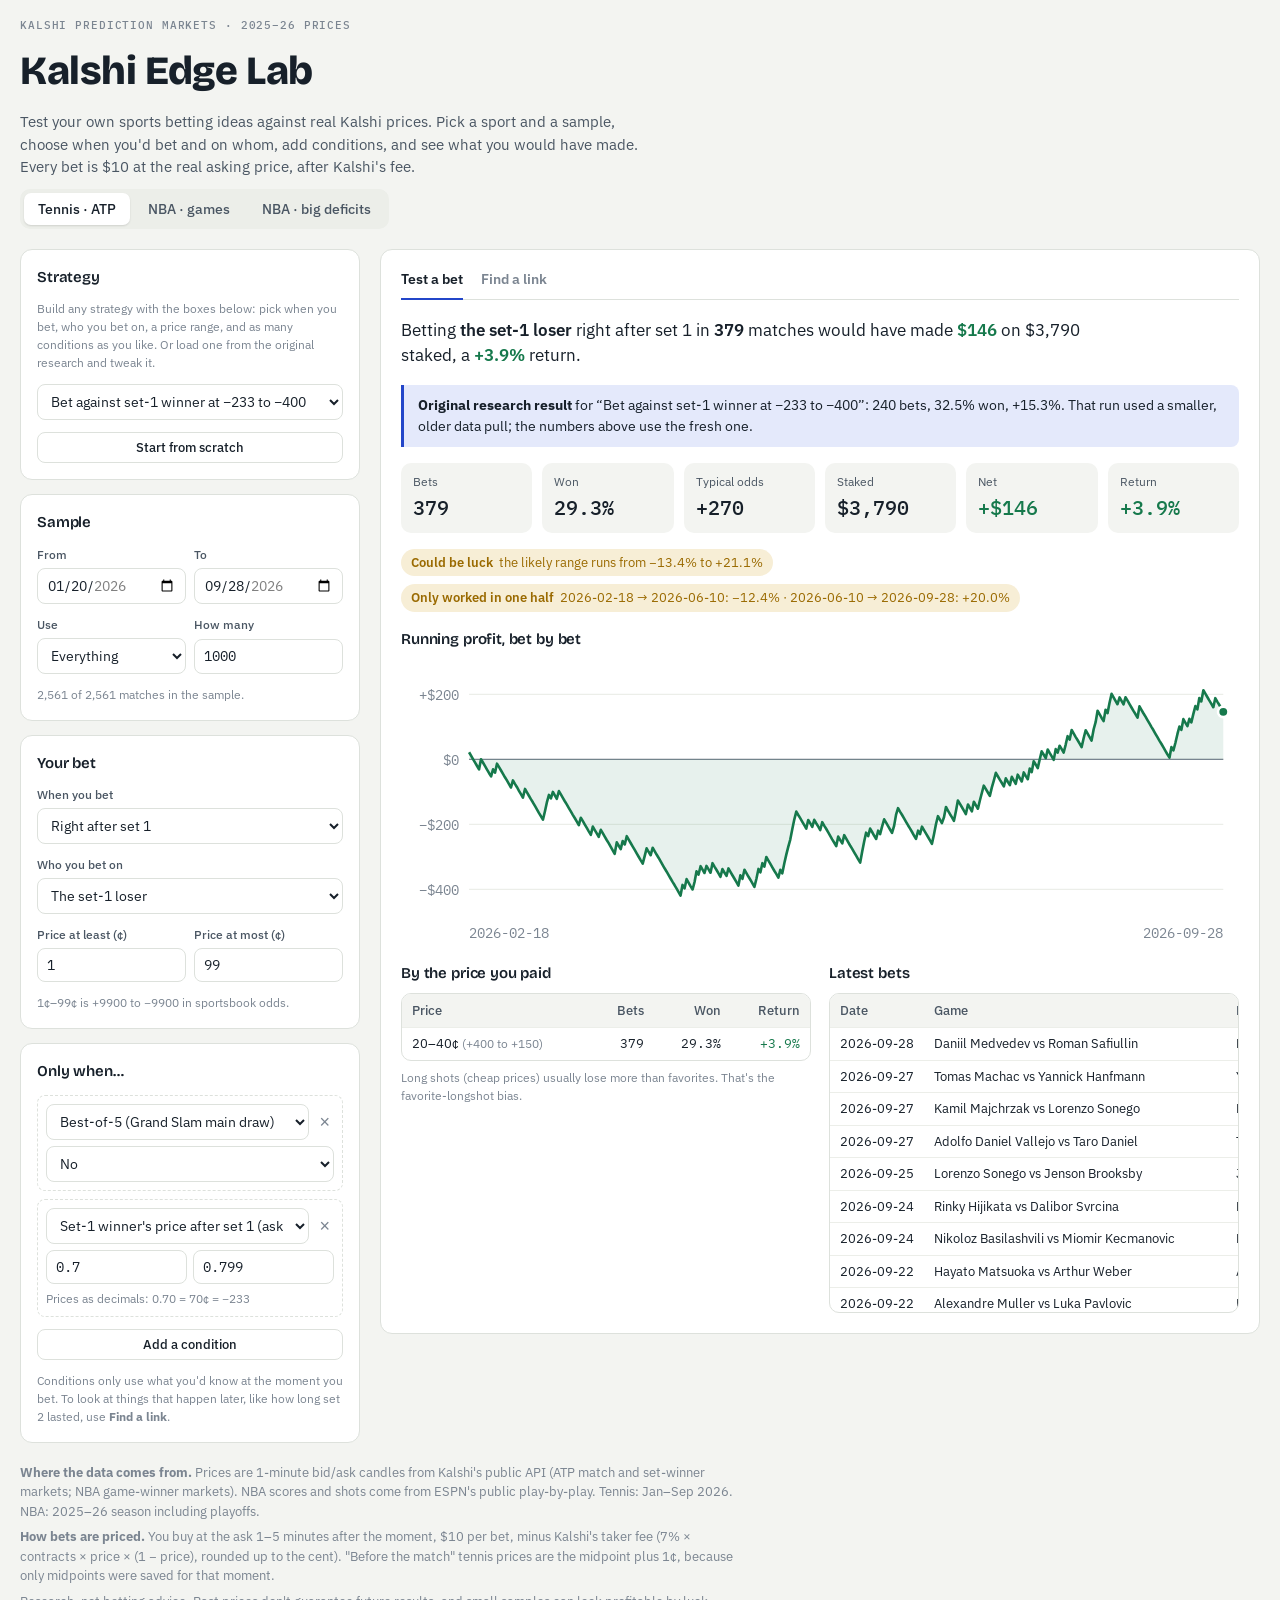
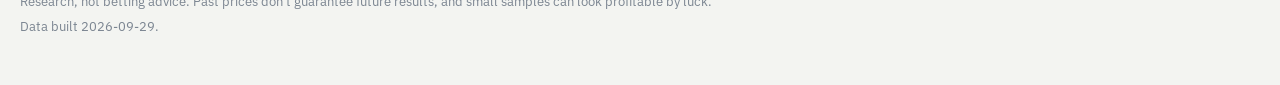
==== app/index.html @ 00bebc09 "Add files via upload" ====
<!doctype html>
<html lang="en">
<meta charset="utf-8">
<title>Kalshi Edge Lab</title>
<meta name="viewport" content="width=device-width, initial-scale=1, viewport-fit=cover">
<meta name="description" content="Backtest tennis and NBA betting strategies against real Kalshi prediction-market prices, with fees included.">
<meta property="og:title" content="Kalshi Edge Lab">
<meta property="og:description" content="Backtest tennis and NBA betting strategies against real Kalshi prediction-market prices, with fees included.">
<link rel="preconnect" href="https://fonts.googleapis.com">
<link rel="stylesheet" href="https://fonts.googleapis.com/css2?family=Bricolage+Grotesque:opsz,wght@12..96,600;12..96,800&family=IBM+Plex+Sans:wght@400;500;600&family=IBM+Plex+Mono:wght@400;500&display=swap">
<style>
/* Layout: a trading-desk bench — controls in a left rail, results on a wide sheet to the right; one column on phones. */
:root {
  --bg: #f3f4f1; --sheet: #ffffff; --ink: #17202a; --ink-2: #4a5663; --ink-3: #7b8591;
  --line: #dde1dc; --line-2: #eceee9; --accent: #2346c9; --accent-soft: #e4e9fb;
  --good: #16794c; --good-soft: #e1f2e9; --bad: #b8402a; --bad-soft: #f8e6e1; --warn: #9a6a00; --warn-soft: #f7eed6;
  --market: #8a93a0;
  --display: "Bricolage Grotesque", "Avenir Next", "Segoe UI", sans-serif;
  --body: "IBM Plex Sans", "Helvetica Neue", Arial, sans-serif;
  --mono: "IBM Plex Mono", ui-monospace, Menlo, monospace;
}
@media (prefers-color-scheme: dark) { :root:not([data-theme="light"]) {
  --bg: #11151b; --sheet: #181e26; --ink: #e8ebef; --ink-2: #aeb6c1; --ink-3: #7f8894;
  --line: #2a323d; --line-2: #212832; --accent: #8ea6ff; --accent-soft: #232d4d;
  --good: #5cc98f; --good-soft: #17301f; --bad: #f08a72; --bad-soft: #3a211b; --warn: #e4b94f; --warn-soft: #362c14;
  --market: #7d8795; color-scheme: dark } }
:root[data-theme="dark"] {
  --bg: #11151b; --sheet: #181e26; --ink: #e8ebef; --ink-2: #aeb6c1; --ink-3: #7f8894;
  --line: #2a323d; --line-2: #212832; --accent: #8ea6ff; --accent-soft: #232d4d;
  --good: #5cc98f; --good-soft: #17301f; --bad: #f08a72; --bad-soft: #3a211b; --warn: #e4b94f; --warn-soft: #362c14;
  --market: #7d8795; color-scheme: dark }

* { box-sizing: border-box }
body { background: var(--bg); color: var(--ink); font: 15px/1.5 var(--body); margin: 0; padding-inline: 16px; padding-block: 20px 48px }
.wrap { max-width: 1240px; margin: 0 auto; display: grid; gap: 20px }
h1, h2, h3 { font-family: var(--display); text-wrap: balance; margin: 0; letter-spacing: -0.01em }
h1 { font-size: clamp(28px, 4vw, 40px); font-weight: 800 }
h2 { font-size: 20px; font-weight: 600 }
h3 { font-size: 15px; font-weight: 600 }
p { margin: 0 }
.lede { color: var(--ink-2); max-width: 70ch }
.eyebrow { font: 500 11px/1 var(--mono); letter-spacing: .08em; text-transform: uppercase; color: var(--ink-3) }
.num, td.n, .tile b { font-family: var(--mono); font-variant-numeric: tabular-nums }

header.top { display: grid; gap: 10px }
.seg { display: inline-flex; flex-wrap: wrap; gap: 4px; background: var(--line-2); padding: 4px; border-radius: 10px; width: fit-content; max-width: 100% }
.seg button { border: 0; background: transparent; color: var(--ink-2); font: 500 14px var(--body); padding: 7px 14px; border-radius: 7px; cursor: pointer }
.seg button[aria-pressed="true"] { background: var(--sheet); color: var(--ink); box-shadow: 0 1px 2px rgba(0,0,0,.12) }
.seg button:focus-visible, button:focus-visible, select:focus-visible, input:focus-visible { outline: 2px solid var(--accent); outline-offset: 2px }

.bench { display: grid; grid-template-columns: minmax(0, 340px) minmax(0, 1fr); gap: 20px; align-items: start }
@media (max-width: 880px) { .bench { grid-template-columns: minmax(0, 1fr) } }
.rail { display: grid; gap: 14px }
.panel { background: var(--sheet); border: 1px solid var(--line); border-radius: 12px; padding: 16px; display: grid; gap: 12px; min-width: 0 }
.field { display: grid; gap: 4px }
.field > span { font-size: 12px; color: var(--ink-2); font-weight: 500 }
.row2 { display: grid; grid-template-columns: 1fr 1fr; gap: 8px }
select, input { font: 14px var(--body); color: var(--ink); background: var(--sheet); border: 1px solid var(--line); border-radius: 8px; padding: 7px 9px; width: 100%; min-width: 0 }
input[type="number"] { font-family: var(--mono) }
.hint { font-size: 12px; color: var(--ink-3) }
.btn { font: 500 13px var(--body); border: 1px solid var(--line); background: var(--sheet); color: var(--ink); border-radius: 8px; padding: 6px 10px; cursor: pointer }
.btn:hover { border-color: var(--ink-3) }
.btn.primary { background: var(--accent); border-color: var(--accent); color: var(--sheet) }
.filters { display: grid; gap: 8px }
.filter { display: grid; grid-template-columns: minmax(0,1fr) auto; gap: 6px; padding: 8px; border: 1px dashed var(--line); border-radius: 8px }
.filter .vals { grid-column: 1 / -1; display: grid; grid-template-columns: 1fr 1fr; gap: 6px }
.filter .vals.one { grid-template-columns: 1fr }
.x { border: 0; background: transparent; color: var(--ink-3); font-size: 18px; line-height: 1; cursor: pointer; padding: 0 4px }
.x:hover { color: var(--bad) }

.sheet { background: var(--sheet); border: 1px solid var(--line); border-radius: 12px; padding: 20px; display: grid; gap: 18px; min-width: 0 }
.tabs { display: flex; gap: 18px; border-bottom: 1px solid var(--line); flex-wrap: wrap }
.tabs button { border: 0; background: none; font: 600 14px var(--body); color: var(--ink-3); padding: 0 0 10px; border-bottom: 2px solid transparent; margin-bottom: -1px; cursor: pointer }
.tabs button[aria-selected="true"] { color: var(--ink); border-bottom-color: var(--accent) }
.headline { font-size: 17px; max-width: 72ch }
.headline b { font-weight: 600 }
.tiles { display: grid; grid-template-columns: repeat(6, minmax(0, 1fr)); gap: 10px }
@media (max-width: 1100px) { .tiles { grid-template-columns: repeat(3, minmax(0, 1fr)) } }
@media (max-width: 460px) { .tiles { grid-template-columns: repeat(2, minmax(0, 1fr)) } }
.tile { background: var(--bg); border-radius: 10px; padding: 10px 12px; display: grid; gap: 2px; min-width: 0 }
.tile span { font-size: 12px; color: var(--ink-2) }
.tile b { font-size: 20px; font-weight: 500; overflow-wrap: anywhere }
.pos { color: var(--good) } .neg { color: var(--bad) }
.pills { display: flex; flex-wrap: wrap; gap: 8px }
.pill { display: inline-flex; align-items: center; gap: 6px; font-size: 13px; padding: 4px 10px; border-radius: 999px; background: var(--line-2); color: var(--ink-2) }
.pill.good { background: var(--good-soft); color: var(--good) } .pill.bad { background: var(--bad-soft); color: var(--bad) } .pill.warn { background: var(--warn-soft); color: var(--warn) }
.pill i { font-style: normal; font-weight: 600 }
.compare { border-left: 3px solid var(--accent); background: var(--accent-soft); padding: 10px 14px; border-radius: 0 8px 8px 0; font-size: 14px }
.grid2 { display: grid; grid-template-columns: minmax(0, 1fr) minmax(0, 1fr); gap: 18px }
@media (max-width: 1000px) { .grid2 { grid-template-columns: minmax(0, 1fr) } }
.chart { position: relative; min-width: 0 }
.chart svg { display: block; width: 100%; height: auto; overflow: visible }
.chart text { fill: var(--ink-3); font: 11px var(--mono) }
.tip { position: absolute; pointer-events: none; background: var(--ink); color: var(--bg); font: 12px/1.4 var(--body); padding: 6px 9px; border-radius: 6px; white-space: nowrap; transform: translate(-50%, -110%); z-index: 2 }
.legend { display: flex; gap: 14px; flex-wrap: wrap; font-size: 12px; color: var(--ink-2) }
.legend span { display: inline-flex; align-items: center; gap: 6px }
.sw { width: 12px; height: 12px; border-radius: 3px; display: inline-block }
.tablewrap { overflow-x: auto; border: 1px solid var(--line); border-radius: 10px }
table { border-collapse: collapse; width: 100%; font-size: 13px }
th { text-align: left; font-weight: 500; color: var(--ink-2); background: var(--bg); padding: 7px 10px; white-space: nowrap }
td { padding: 6px 10px; border-top: 1px solid var(--line-2); white-space: nowrap }
td.n, th.n { text-align: right }
.empty { padding: 28px; text-align: center; color: var(--ink-3) }
footer { color: var(--ink-3); font-size: 13px; display: grid; gap: 6px; max-width: 90ch }
footer a { color: var(--accent) }
@media (prefers-reduced-motion: no-preference) { .tile, .panel { transition: border-color .15s } }
</style>

<div class="wrap">
  <header class="top">
    <span class="eyebrow">Kalshi prediction markets · 2025–26 prices</span>
    <h1>Kalshi Edge Lab</h1>
    <p class="lede">Test your own sports betting ideas against real Kalshi prices. Pick a sport and a sample, choose when you'd bet and on whom, add conditions, and see what you would have made. Every bet is $10 at the real asking price, after Kalshi's fee.</p>
    <div class="seg" id="dataset" role="group" aria-label="Dataset"></div>
  </header>

  <div class="bench">
    <aside class="rail">
      <section class="panel">
        <h3>Strategy</h3>
        <p class="hint">Build any strategy with the boxes below: pick when you bet, who you bet on, a price range, and as many conditions as you like. Or load one from the original research and tweak it.</p>
        <select id="preset" aria-label="Load a strategy from the original research"><option value="">Load a strategy from the research…</option></select>
        <button class="btn" id="scratch">Start from scratch</button>
      </section>

      <section class="panel">
        <h3>Sample</h3>
        <div class="row2">
          <label class="field"><span>From</span><input type="date" id="from"></label>
          <label class="field"><span>To</span><input type="date" id="to"></label>
        </div>
        <div class="row2">
          <label class="field"><span>Use</span>
            <select id="take"><option value="all">Everything</option><option value="recent">Most recent</option><option value="random">Random</option></select></label>
          <label class="field"><span id="nlabel">How many</span><input type="number" id="n" min="10" step="50" value="1000"></label>
        </div>
        <button class="btn" id="reshuffle" hidden>Draw a new random sample</button>
        <p class="hint" id="samplenote"></p>
      </section>

      <section class="panel">
        <h3>Your bet</h3>
        <label class="field"><span>When you bet</span><select id="moment"></select></label>
        <label class="field"><span>Who you bet on</span><select id="side"></select></label>
        <div class="row2">
          <label class="field"><span>Price at least (¢)</span><input type="number" id="pmin" min="1" max="99" value="1"></label>
          <label class="field"><span>Price at most (¢)</span><input type="number" id="pmax" min="1" max="99" value="99"></label>
        </div>
        <p class="hint" id="oddsnote"></p>
      </section>

      <section class="panel">
        <h3>Only when…</h3>
        <div class="filters" id="filters"></div>
        <button class="btn" id="addfilter">Add a condition</button>
        <p class="hint">Conditions only use what you'd know at the moment you bet. To look at things that happen later, like how long set 2 lasted, use <b>Find a link</b>.</p>
      </section>
    </aside>

    <main class="sheet">
      <div class="tabs" role="tablist">
        <button role="tab" id="tab-bet" aria-selected="true">Test a bet</button>
        <button role="tab" id="tab-link" aria-selected="false">Find a link</button>
      </div>
      <div id="view-bet"></div>
      <div id="view-link" hidden>
        <div class="row2" style="max-width:640px">
          <label class="field"><span>Compare by</span><select id="xcol"></select></label>
          <label class="field"><span>Groups</span><select id="bins"><option>3</option><option>4</option><option selected>5</option><option>6</option><option>8</option><option>10</option></select></label>
        </div>
        <div id="linkout"></div>
      </div>
    </main>
  </div>

  <footer>
    <p><b>Where the data comes from.</b> Prices are 1-minute bid/ask candles from Kalshi's public API (ATP match and set-winner markets; NBA game-winner markets). NBA scores and shots come from ESPN's public play-by-play. Tennis: Jan–Sep 2026. NBA: 2025–26 season including playoffs.</p>
    <p><b>How bets are priced.</b> You buy at the ask 1–5 minutes after the moment, $10 per bet, minus Kalshi's taker fee (7% × contracts × price × (1 − price), rounded up to the cent). "Before the match" tennis prices are the midpoint plus 1¢, because only midpoints were saved for that moment.</p>
    <p>Research, not betting advice. Past prices don't guarantee future results, and small samples can look profitable by luck.</p>
    <p id="built"></p>
  </footer>
</div>

<script src="data.js"></script>
<script src="datasets.js"></script>
<script src="lab.js"></script>
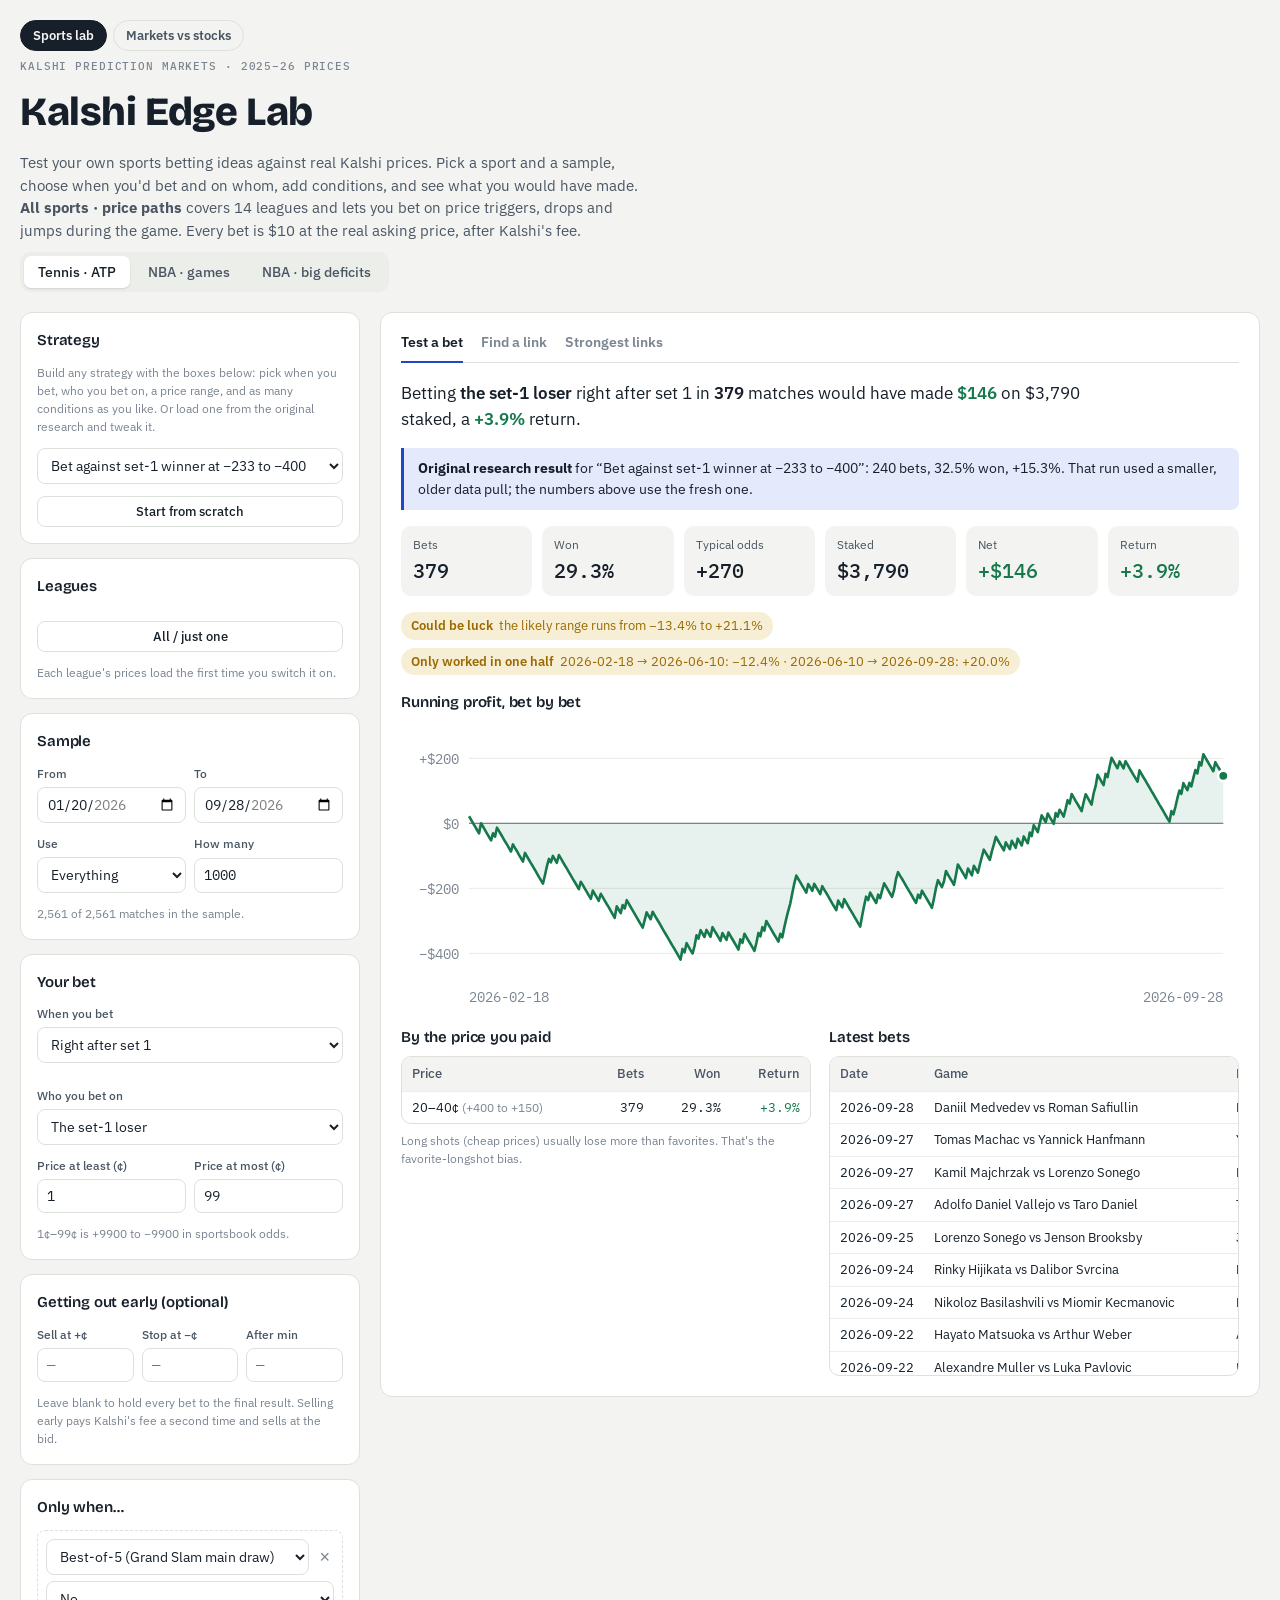
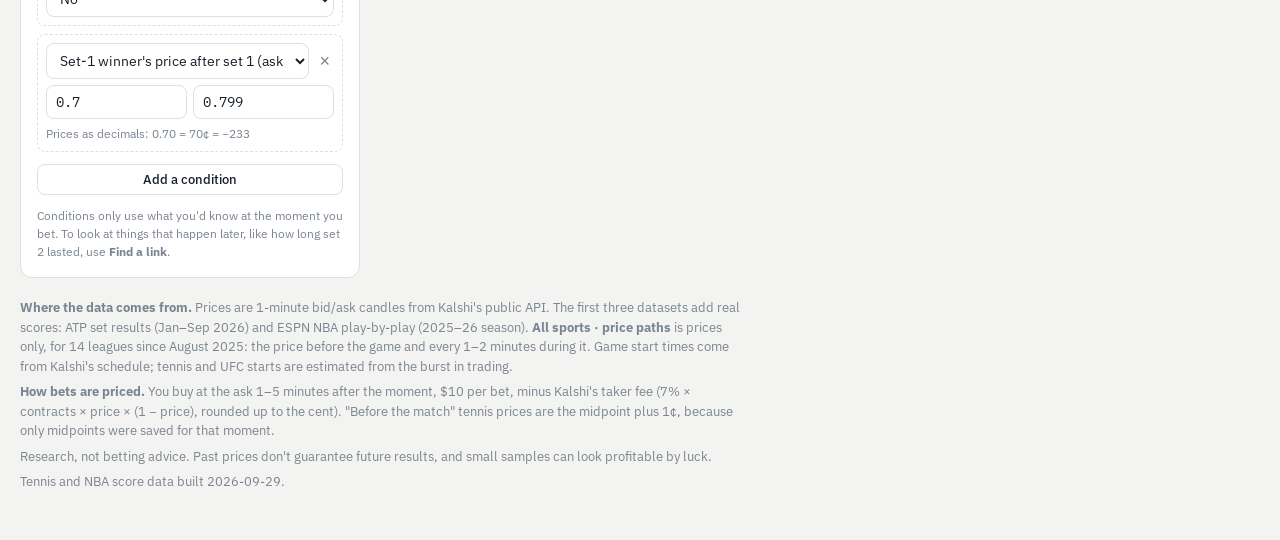
==== commit e9d40a39: "Add all-sports price-path lab and a markets-vs-stocks lab Sports lab: a new dataset covering 14 leag" ====
--- a/app/index.html
+++ b/app/index.html
@@ -3,115 +3,21 @@
 <meta charset="utf-8">
 <title>Kalshi Edge Lab</title>
 <meta name="viewport" content="width=device-width, initial-scale=1, viewport-fit=cover">
-<meta name="description" content="Backtest tennis and NBA betting strategies against real Kalshi prediction-market prices, with fees included.">
+<meta name="description" content="Backtest betting strategies in 14 sports against real Kalshi prediction-market prices, with fees included, and test how prediction markets line up with stocks.">
 <meta property="og:title" content="Kalshi Edge Lab">
-<meta property="og:description" content="Backtest tennis and NBA betting strategies against real Kalshi prediction-market prices, with fees included.">
+<meta property="og:description" content="Backtest betting strategies in 14 sports against real Kalshi prices, and test how prediction markets line up with stocks.">
 <link rel="preconnect" href="https://fonts.googleapis.com">
 <link rel="stylesheet" href="https://fonts.googleapis.com/css2?family=Bricolage+Grotesque:opsz,wght@12..96,600;12..96,800&family=IBM+Plex+Sans:wght@400;500;600&family=IBM+Plex+Mono:wght@400;500&display=swap">
-<style>
-/* Layout: a trading-desk bench — controls in a left rail, results on a wide sheet to the right; one column on phones. */
-:root {
-  --bg: #f3f4f1; --sheet: #ffffff; --ink: #17202a; --ink-2: #4a5663; --ink-3: #7b8591;
-  --line: #dde1dc; --line-2: #eceee9; --accent: #2346c9; --accent-soft: #e4e9fb;
-  --good: #16794c; --good-soft: #e1f2e9; --bad: #b8402a; --bad-soft: #f8e6e1; --warn: #9a6a00; --warn-soft: #f7eed6;
-  --market: #8a93a0;
-  --display: "Bricolage Grotesque", "Avenir Next", "Segoe UI", sans-serif;
-  --body: "IBM Plex Sans", "Helvetica Neue", Arial, sans-serif;
-  --mono: "IBM Plex Mono", ui-monospace, Menlo, monospace;
-}
-@media (prefers-color-scheme: dark) { :root:not([data-theme="light"]) {
-  --bg: #11151b; --sheet: #181e26; --ink: #e8ebef; --ink-2: #aeb6c1; --ink-3: #7f8894;
-  --line: #2a323d; --line-2: #212832; --accent: #8ea6ff; --accent-soft: #232d4d;
-  --good: #5cc98f; --good-soft: #17301f; --bad: #f08a72; --bad-soft: #3a211b; --warn: #e4b94f; --warn-soft: #362c14;
-  --market: #7d8795; color-scheme: dark } }
-:root[data-theme="dark"] {
-  --bg: #11151b; --sheet: #181e26; --ink: #e8ebef; --ink-2: #aeb6c1; --ink-3: #7f8894;
-  --line: #2a323d; --line-2: #212832; --accent: #8ea6ff; --accent-soft: #232d4d;
-  --good: #5cc98f; --good-soft: #17301f; --bad: #f08a72; --bad-soft: #3a211b; --warn: #e4b94f; --warn-soft: #362c14;
-  --market: #7d8795; color-scheme: dark }
-
-* { box-sizing: border-box }
-body { background: var(--bg); color: var(--ink); font: 15px/1.5 var(--body); margin: 0; padding-inline: 16px; padding-block: 20px 48px }
-.wrap { max-width: 1240px; margin: 0 auto; display: grid; gap: 20px }
-h1, h2, h3 { font-family: var(--display); text-wrap: balance; margin: 0; letter-spacing: -0.01em }
-h1 { font-size: clamp(28px, 4vw, 40px); font-weight: 800 }
-h2 { font-size: 20px; font-weight: 600 }
-h3 { font-size: 15px; font-weight: 600 }
-p { margin: 0 }
-.lede { color: var(--ink-2); max-width: 70ch }
-.eyebrow { font: 500 11px/1 var(--mono); letter-spacing: .08em; text-transform: uppercase; color: var(--ink-3) }
-.num, td.n, .tile b { font-family: var(--mono); font-variant-numeric: tabular-nums }
-
-header.top { display: grid; gap: 10px }
-.seg { display: inline-flex; flex-wrap: wrap; gap: 4px; background: var(--line-2); padding: 4px; border-radius: 10px; width: fit-content; max-width: 100% }
-.seg button { border: 0; background: transparent; color: var(--ink-2); font: 500 14px var(--body); padding: 7px 14px; border-radius: 7px; cursor: pointer }
-.seg button[aria-pressed="true"] { background: var(--sheet); color: var(--ink); box-shadow: 0 1px 2px rgba(0,0,0,.12) }
-.seg button:focus-visible, button:focus-visible, select:focus-visible, input:focus-visible { outline: 2px solid var(--accent); outline-offset: 2px }
-
-.bench { display: grid; grid-template-columns: minmax(0, 340px) minmax(0, 1fr); gap: 20px; align-items: start }
-@media (max-width: 880px) { .bench { grid-template-columns: minmax(0, 1fr) } }
-.rail { display: grid; gap: 14px }
-.panel { background: var(--sheet); border: 1px solid var(--line); border-radius: 12px; padding: 16px; display: grid; gap: 12px; min-width: 0 }
-.field { display: grid; gap: 4px }
-.field > span { font-size: 12px; color: var(--ink-2); font-weight: 500 }
-.row2 { display: grid; grid-template-columns: 1fr 1fr; gap: 8px }
-select, input { font: 14px var(--body); color: var(--ink); background: var(--sheet); border: 1px solid var(--line); border-radius: 8px; padding: 7px 9px; width: 100%; min-width: 0 }
-input[type="number"] { font-family: var(--mono) }
-.hint { font-size: 12px; color: var(--ink-3) }
-.btn { font: 500 13px var(--body); border: 1px solid var(--line); background: var(--sheet); color: var(--ink); border-radius: 8px; padding: 6px 10px; cursor: pointer }
-.btn:hover { border-color: var(--ink-3) }
-.btn.primary { background: var(--accent); border-color: var(--accent); color: var(--sheet) }
-.filters { display: grid; gap: 8px }
-.filter { display: grid; grid-template-columns: minmax(0,1fr) auto; gap: 6px; padding: 8px; border: 1px dashed var(--line); border-radius: 8px }
-.filter .vals { grid-column: 1 / -1; display: grid; grid-template-columns: 1fr 1fr; gap: 6px }
-.filter .vals.one { grid-template-columns: 1fr }
-.x { border: 0; background: transparent; color: var(--ink-3); font-size: 18px; line-height: 1; cursor: pointer; padding: 0 4px }
-.x:hover { color: var(--bad) }
-
-.sheet { background: var(--sheet); border: 1px solid var(--line); border-radius: 12px; padding: 20px; display: grid; gap: 18px; min-width: 0 }
-.tabs { display: flex; gap: 18px; border-bottom: 1px solid var(--line); flex-wrap: wrap }
-.tabs button { border: 0; background: none; font: 600 14px var(--body); color: var(--ink-3); padding: 0 0 10px; border-bottom: 2px solid transparent; margin-bottom: -1px; cursor: pointer }
-.tabs button[aria-selected="true"] { color: var(--ink); border-bottom-color: var(--accent) }
-.headline { font-size: 17px; max-width: 72ch }
-.headline b { font-weight: 600 }
-.tiles { display: grid; grid-template-columns: repeat(6, minmax(0, 1fr)); gap: 10px }
-@media (max-width: 1100px) { .tiles { grid-template-columns: repeat(3, minmax(0, 1fr)) } }
-@media (max-width: 460px) { .tiles { grid-template-columns: repeat(2, minmax(0, 1fr)) } }
-.tile { background: var(--bg); border-radius: 10px; padding: 10px 12px; display: grid; gap: 2px; min-width: 0 }
-.tile span { font-size: 12px; color: var(--ink-2) }
-.tile b { font-size: 20px; font-weight: 500; overflow-wrap: anywhere }
-.pos { color: var(--good) } .neg { color: var(--bad) }
-.pills { display: flex; flex-wrap: wrap; gap: 8px }
-.pill { display: inline-flex; align-items: center; gap: 6px; font-size: 13px; padding: 4px 10px; border-radius: 999px; background: var(--line-2); color: var(--ink-2) }
-.pill.good { background: var(--good-soft); color: var(--good) } .pill.bad { background: var(--bad-soft); color: var(--bad) } .pill.warn { background: var(--warn-soft); color: var(--warn) }
-.pill i { font-style: normal; font-weight: 600 }
-.compare { border-left: 3px solid var(--accent); background: var(--accent-soft); padding: 10px 14px; border-radius: 0 8px 8px 0; font-size: 14px }
-.grid2 { display: grid; grid-template-columns: minmax(0, 1fr) minmax(0, 1fr); gap: 18px }
-@media (max-width: 1000px) { .grid2 { grid-template-columns: minmax(0, 1fr) } }
-.chart { position: relative; min-width: 0 }
-.chart svg { display: block; width: 100%; height: auto; overflow: visible }
-.chart text { fill: var(--ink-3); font: 11px var(--mono) }
-.tip { position: absolute; pointer-events: none; background: var(--ink); color: var(--bg); font: 12px/1.4 var(--body); padding: 6px 9px; border-radius: 6px; white-space: nowrap; transform: translate(-50%, -110%); z-index: 2 }
-.legend { display: flex; gap: 14px; flex-wrap: wrap; font-size: 12px; color: var(--ink-2) }
-.legend span { display: inline-flex; align-items: center; gap: 6px }
-.sw { width: 12px; height: 12px; border-radius: 3px; display: inline-block }
-.tablewrap { overflow-x: auto; border: 1px solid var(--line); border-radius: 10px }
-table { border-collapse: collapse; width: 100%; font-size: 13px }
-th { text-align: left; font-weight: 500; color: var(--ink-2); background: var(--bg); padding: 7px 10px; white-space: nowrap }
-td { padding: 6px 10px; border-top: 1px solid var(--line-2); white-space: nowrap }
-td.n, th.n { text-align: right }
-.empty { padding: 28px; text-align: center; color: var(--ink-3) }
-footer { color: var(--ink-3); font-size: 13px; display: grid; gap: 6px; max-width: 90ch }
-footer a { color: var(--accent) }
-@media (prefers-reduced-motion: no-preference) { .tile, .panel { transition: border-color .15s } }
-</style>
+<link rel="stylesheet" href="style.css">
 
 <div class="wrap">
   <header class="top">
+    <nav class="pages" aria-label="Pages"><a href="index.html" aria-current="page">Sports lab</a><a href="stocks.html">Markets vs stocks</a></nav>
     <span class="eyebrow">Kalshi prediction markets · 2025–26 prices</span>
     <h1>Kalshi Edge Lab</h1>
-    <p class="lede">Test your own sports betting ideas against real Kalshi prices. Pick a sport and a sample, choose when you'd bet and on whom, add conditions, and see what you would have made. Every bet is $10 at the real asking price, after Kalshi's fee.</p>
+    <p class="lede">Test your own sports betting ideas against real Kalshi prices. Pick a sport and a sample, choose when you'd bet and on whom, add conditions, and see what you would have made. <b>All sports · price paths</b> covers 14 leagues and lets you bet on price triggers, drops and jumps during the game. Every bet is $10 at the real asking price, after Kalshi's fee.</p>
     <div class="seg" id="dataset" role="group" aria-label="Dataset"></div>
+    <p class="hint" id="dsnote" hidden></p>
   </header>
 
   <div class="bench">
@@ -121,6 +27,13 @@
         <p class="hint">Build any strategy with the boxes below: pick when you bet, who you bet on, a price range, and as many conditions as you like. Or load one from the original research and tweak it.</p>
         <select id="preset" aria-label="Load a strategy from the original research"><option value="">Load a strategy from the research…</option></select>
         <button class="btn" id="scratch">Start from scratch</button>
+      </section>
+
+      <section class="panel" id="leaguebox" hidden>
+        <h3>Leagues</h3>
+        <div class="chips" id="leagues"></div>
+        <button class="btn" id="allleagues">All / just one</button>
+        <p class="hint">Each league's prices load the first time you switch it on.</p>
       </section>
 
       <section class="panel">
@@ -141,12 +54,23 @@
       <section class="panel">
         <h3>Your bet</h3>
         <label class="field"><span>When you bet</span><select id="moment"></select></label>
+        <div class="row2" id="params" hidden></div>
         <label class="field"><span>Who you bet on</span><select id="side"></select></label>
         <div class="row2">
           <label class="field"><span>Price at least (¢)</span><input type="number" id="pmin" min="1" max="99" value="1"></label>
           <label class="field"><span>Price at most (¢)</span><input type="number" id="pmax" min="1" max="99" value="99"></label>
         </div>
         <p class="hint" id="oddsnote"></p>
+      </section>
+
+      <section class="panel" id="exitpanel" hidden>
+        <h3>Getting out early (optional)</h3>
+        <div class="row3">
+          <label class="field"><span>Sell at +¢</span><input type="number" id="exit-tp" min="0" max="98" placeholder="—"></label>
+          <label class="field"><span>Stop at −¢</span><input type="number" id="exit-sl" min="0" max="98" placeholder="—"></label>
+          <label class="field"><span>After min</span><input type="number" id="exit-tm" min="0" max="400" placeholder="—"></label>
+        </div>
+        <p class="hint">Leave blank to hold every bet to the final result. Selling early pays Kalshi's fee a second time and sells at the bid.</p>
       </section>
 
       <section class="panel">
@@ -161,6 +85,7 @@
       <div class="tabs" role="tablist">
         <button role="tab" id="tab-bet" aria-selected="true">Test a bet</button>
         <button role="tab" id="tab-link" aria-selected="false">Find a link</button>
+        <button role="tab" id="tab-scan" aria-selected="false">Strongest links</button>
       </div>
       <div id="view-bet"></div>
       <div id="view-link" hidden>
@@ -170,11 +95,12 @@
         </div>
         <div id="linkout"></div>
       </div>
+      <div id="view-scan" hidden></div>
     </main>
   </div>
 
   <footer>
-    <p><b>Where the data comes from.</b> Prices are 1-minute bid/ask candles from Kalshi's public API (ATP match and set-winner markets; NBA game-winner markets). NBA scores and shots come from ESPN's public play-by-play. Tennis: Jan–Sep 2026. NBA: 2025–26 season including playoffs.</p>
+    <p><b>Where the data comes from.</b> Prices are 1-minute bid/ask candles from Kalshi's public API. The first three datasets add real scores: ATP set results (Jan–Sep 2026) and ESPN NBA play-by-play (2025–26 season). <b>All sports · price paths</b> is prices only, for 14 leagues since August 2025: the price before the game and every 1–2 minutes during it. Game start times come from Kalshi's schedule; tennis and UFC starts are estimated from the burst in trading.</p>
     <p><b>How bets are priced.</b> You buy at the ask 1–5 minutes after the moment, $10 per bet, minus Kalshi's taker fee (7% × contracts × price × (1 − price), rounded up to the cent). "Before the match" tennis prices are the midpoint plus 1¢, because only midpoints were saved for that moment.</p>
     <p>Research, not betting advice. Past prices don't guarantee future results, and small samples can look profitable by luck.</p>
     <p id="built"></p>
@@ -182,5 +108,7 @@
 </div>
 
 <script src="data.js"></script>
+<script src="data/sports_index.js"></script>
 <script src="datasets.js"></script>
+<script src="paths.js"></script>
 <script src="lab.js"></script>
--- a/app/style.css
+++ b/app/style.css
@@ -0,0 +1,111 @@
+/* Layout: a trading-desk bench — controls in a left rail, results on a wide sheet to the right; one column on phones. */
+:root {
+  --bg: #f3f4f1; --sheet: #ffffff; --ink: #17202a; --ink-2: #4a5663; --ink-3: #7b8591;
+  --line: #dde1dc; --line-2: #eceee9; --accent: #2346c9; --accent-soft: #e4e9fb;
+  --good: #16794c; --good-soft: #e1f2e9; --bad: #b8402a; --bad-soft: #f8e6e1; --warn: #9a6a00; --warn-soft: #f7eed6;
+  --market: #8a93a0;
+  --display: "Bricolage Grotesque", "Avenir Next", "Segoe UI", sans-serif;
+  --body: "IBM Plex Sans", "Helvetica Neue", Arial, sans-serif;
+  --mono: "IBM Plex Mono", ui-monospace, Menlo, monospace;
+}
+@media (prefers-color-scheme: dark) { :root:not([data-theme="light"]) {
+  --bg: #11151b; --sheet: #181e26; --ink: #e8ebef; --ink-2: #aeb6c1; --ink-3: #7f8894;
+  --line: #2a323d; --line-2: #212832; --accent: #8ea6ff; --accent-soft: #232d4d;
+  --good: #5cc98f; --good-soft: #17301f; --bad: #f08a72; --bad-soft: #3a211b; --warn: #e4b94f; --warn-soft: #362c14;
+  --market: #7d8795; color-scheme: dark } }
+:root[data-theme="dark"] {
+  --bg: #11151b; --sheet: #181e26; --ink: #e8ebef; --ink-2: #aeb6c1; --ink-3: #7f8894;
+  --line: #2a323d; --line-2: #212832; --accent: #8ea6ff; --accent-soft: #232d4d;
+  --good: #5cc98f; --good-soft: #17301f; --bad: #f08a72; --bad-soft: #3a211b; --warn: #e4b94f; --warn-soft: #362c14;
+  --market: #7d8795; color-scheme: dark }
+
+* { box-sizing: border-box }
+body { background: var(--bg); color: var(--ink); font: 15px/1.5 var(--body); margin: 0; padding-inline: 16px; padding-block: 20px 48px }
+.wrap { max-width: 1240px; margin: 0 auto; display: grid; gap: 20px }
+h1, h2, h3 { font-family: var(--display); text-wrap: balance; margin: 0; letter-spacing: -0.01em }
+h1 { font-size: clamp(28px, 4vw, 40px); font-weight: 800 }
+h2 { font-size: 20px; font-weight: 600 }
+h3 { font-size: 15px; font-weight: 600 }
+p { margin: 0 }
+.lede { color: var(--ink-2); max-width: 70ch }
+.eyebrow { font: 500 11px/1 var(--mono); letter-spacing: .08em; text-transform: uppercase; color: var(--ink-3) }
+.num, td.n, .tile b { font-family: var(--mono); font-variant-numeric: tabular-nums }
+
+header.top { display: grid; gap: 10px }
+.seg { display: inline-flex; flex-wrap: wrap; gap: 4px; background: var(--line-2); padding: 4px; border-radius: 10px; width: fit-content; max-width: 100% }
+.seg button { border: 0; background: transparent; color: var(--ink-2); font: 500 14px var(--body); padding: 7px 14px; border-radius: 7px; cursor: pointer }
+.seg button[aria-pressed="true"] { background: var(--sheet); color: var(--ink); box-shadow: 0 1px 2px rgba(0,0,0,.12) }
+.seg button:focus-visible, button:focus-visible, select:focus-visible, input:focus-visible { outline: 2px solid var(--accent); outline-offset: 2px }
+
+.bench { display: grid; grid-template-columns: minmax(0, 340px) minmax(0, 1fr); gap: 20px; align-items: start }
+@media (max-width: 880px) { .bench { grid-template-columns: minmax(0, 1fr) } }
+.rail { display: grid; gap: 14px }
+.panel { background: var(--sheet); border: 1px solid var(--line); border-radius: 12px; padding: 16px; display: grid; gap: 12px; min-width: 0 }
+.field { display: grid; gap: 4px }
+.field > span { font-size: 12px; color: var(--ink-2); font-weight: 500 }
+.row2 { display: grid; grid-template-columns: 1fr 1fr; gap: 8px }
+select, input { font: 14px var(--body); color: var(--ink); background: var(--sheet); border: 1px solid var(--line); border-radius: 8px; padding: 7px 9px; width: 100%; min-width: 0 }
+input[type="number"] { font-family: var(--mono) }
+.hint { font-size: 12px; color: var(--ink-3) }
+.btn { font: 500 13px var(--body); border: 1px solid var(--line); background: var(--sheet); color: var(--ink); border-radius: 8px; padding: 6px 10px; cursor: pointer }
+.btn:hover { border-color: var(--ink-3) }
+.btn.primary { background: var(--accent); border-color: var(--accent); color: var(--sheet) }
+.filters { display: grid; gap: 8px }
+.filter { display: grid; grid-template-columns: minmax(0,1fr) auto; gap: 6px; padding: 8px; border: 1px dashed var(--line); border-radius: 8px }
+.filter .vals { grid-column: 1 / -1; display: grid; grid-template-columns: 1fr 1fr; gap: 6px }
+.filter .vals.one { grid-template-columns: 1fr }
+.x { border: 0; background: transparent; color: var(--ink-3); font-size: 18px; line-height: 1; cursor: pointer; padding: 0 4px }
+.x:hover { color: var(--bad) }
+
+.sheet { background: var(--sheet); border: 1px solid var(--line); border-radius: 12px; padding: 20px; display: grid; gap: 18px; min-width: 0 }
+.tabs { display: flex; gap: 18px; border-bottom: 1px solid var(--line); flex-wrap: wrap }
+.tabs button { border: 0; background: none; font: 600 14px var(--body); color: var(--ink-3); padding: 0 0 10px; border-bottom: 2px solid transparent; margin-bottom: -1px; cursor: pointer }
+.tabs button[aria-selected="true"] { color: var(--ink); border-bottom-color: var(--accent) }
+.headline { font-size: 17px; max-width: 72ch }
+.headline b { font-weight: 600 }
+.tiles { display: grid; grid-template-columns: repeat(6, minmax(0, 1fr)); gap: 10px }
+@media (max-width: 1100px) { .tiles { grid-template-columns: repeat(3, minmax(0, 1fr)) } }
+@media (max-width: 460px) { .tiles { grid-template-columns: repeat(2, minmax(0, 1fr)) } }
+.tile { background: var(--bg); border-radius: 10px; padding: 10px 12px; display: grid; gap: 2px; min-width: 0 }
+.tile span { font-size: 12px; color: var(--ink-2) }
+.tile b { font-size: 20px; font-weight: 500; overflow-wrap: anywhere }
+.pos { color: var(--good) } .neg { color: var(--bad) }
+.pills { display: flex; flex-wrap: wrap; gap: 8px }
+.pill { display: inline-flex; align-items: center; gap: 6px; font-size: 13px; padding: 4px 10px; border-radius: 999px; background: var(--line-2); color: var(--ink-2) }
+.pill.good { background: var(--good-soft); color: var(--good) } .pill.bad { background: var(--bad-soft); color: var(--bad) } .pill.warn { background: var(--warn-soft); color: var(--warn) }
+.pill i { font-style: normal; font-weight: 600 }
+.compare { border-left: 3px solid var(--accent); background: var(--accent-soft); padding: 10px 14px; border-radius: 0 8px 8px 0; font-size: 14px }
+.grid2 { display: grid; grid-template-columns: minmax(0, 1fr) minmax(0, 1fr); gap: 18px }
+@media (max-width: 1000px) { .grid2 { grid-template-columns: minmax(0, 1fr) } }
+.chart { position: relative; min-width: 0 }
+.chart svg { display: block; width: 100%; height: auto; overflow: visible }
+.chart text { fill: var(--ink-3); font: 11px var(--mono) }
+.tip { position: absolute; pointer-events: none; background: var(--ink); color: var(--bg); font: 12px/1.4 var(--body); padding: 6px 9px; border-radius: 6px; white-space: nowrap; transform: translate(-50%, -110%); z-index: 2 }
+.legend { display: flex; gap: 14px; flex-wrap: wrap; font-size: 12px; color: var(--ink-2) }
+.legend span { display: inline-flex; align-items: center; gap: 6px }
+.sw { width: 12px; height: 12px; border-radius: 3px; display: inline-block }
+.tablewrap { overflow-x: auto; border: 1px solid var(--line); border-radius: 10px }
+table { border-collapse: collapse; width: 100%; font-size: 13px }
+th { text-align: left; font-weight: 500; color: var(--ink-2); background: var(--bg); padding: 7px 10px; white-space: nowrap }
+td { padding: 6px 10px; border-top: 1px solid var(--line-2); white-space: nowrap }
+td.n, th.n { text-align: right }
+.empty { padding: 28px; text-align: center; color: var(--ink-3) }
+footer { color: var(--ink-3); font-size: 13px; display: grid; gap: 6px; max-width: 90ch }
+footer a { color: var(--accent) }
+@media (prefers-reduced-motion: no-preference) { .tile, .panel { transition: border-color .15s } }
+
+/* shared additions: page nav, league chips, wide tables */
+nav.pages { display: flex; gap: 6px; flex-wrap: wrap }
+nav.pages a { font: 600 13px var(--body); text-decoration: none; color: var(--ink-2); padding: 6px 12px; border-radius: 999px; border: 1px solid var(--line) }
+nav.pages a[aria-current="page"] { background: var(--ink); color: var(--bg); border-color: var(--ink) }
+.chips { display: flex; flex-wrap: wrap; gap: 6px }
+.chip { font: 500 12px var(--body); border: 1px solid var(--line); background: var(--sheet); color: var(--ink-2); border-radius: 999px; padding: 4px 9px; cursor: pointer }
+.chip i { font-style: normal; font-family: var(--mono); color: var(--ink-3); font-size: 11px }
+.chip[aria-pressed="true"] { background: var(--accent-soft); border-color: var(--accent); color: var(--ink) }
+.row3 { display: grid; grid-template-columns: 1fr 1fr 1fr; gap: 8px }
+td.wrap, th.wrap { white-space: normal; min-width: 220px }
+tr.click { cursor: pointer } tr.click:hover td { background: var(--bg) }
+.controls { display: grid; grid-template-columns: repeat(auto-fit, minmax(170px, 1fr)); gap: 10px; align-items: end }
+.note { font-size: 13px; color: var(--ink-2); max-width: 80ch }
+pre.code { background: var(--bg); border: 1px solid var(--line); border-radius: 8px; padding: 12px; overflow-x: auto; font: 12px/1.5 var(--mono); margin: 0 }
+
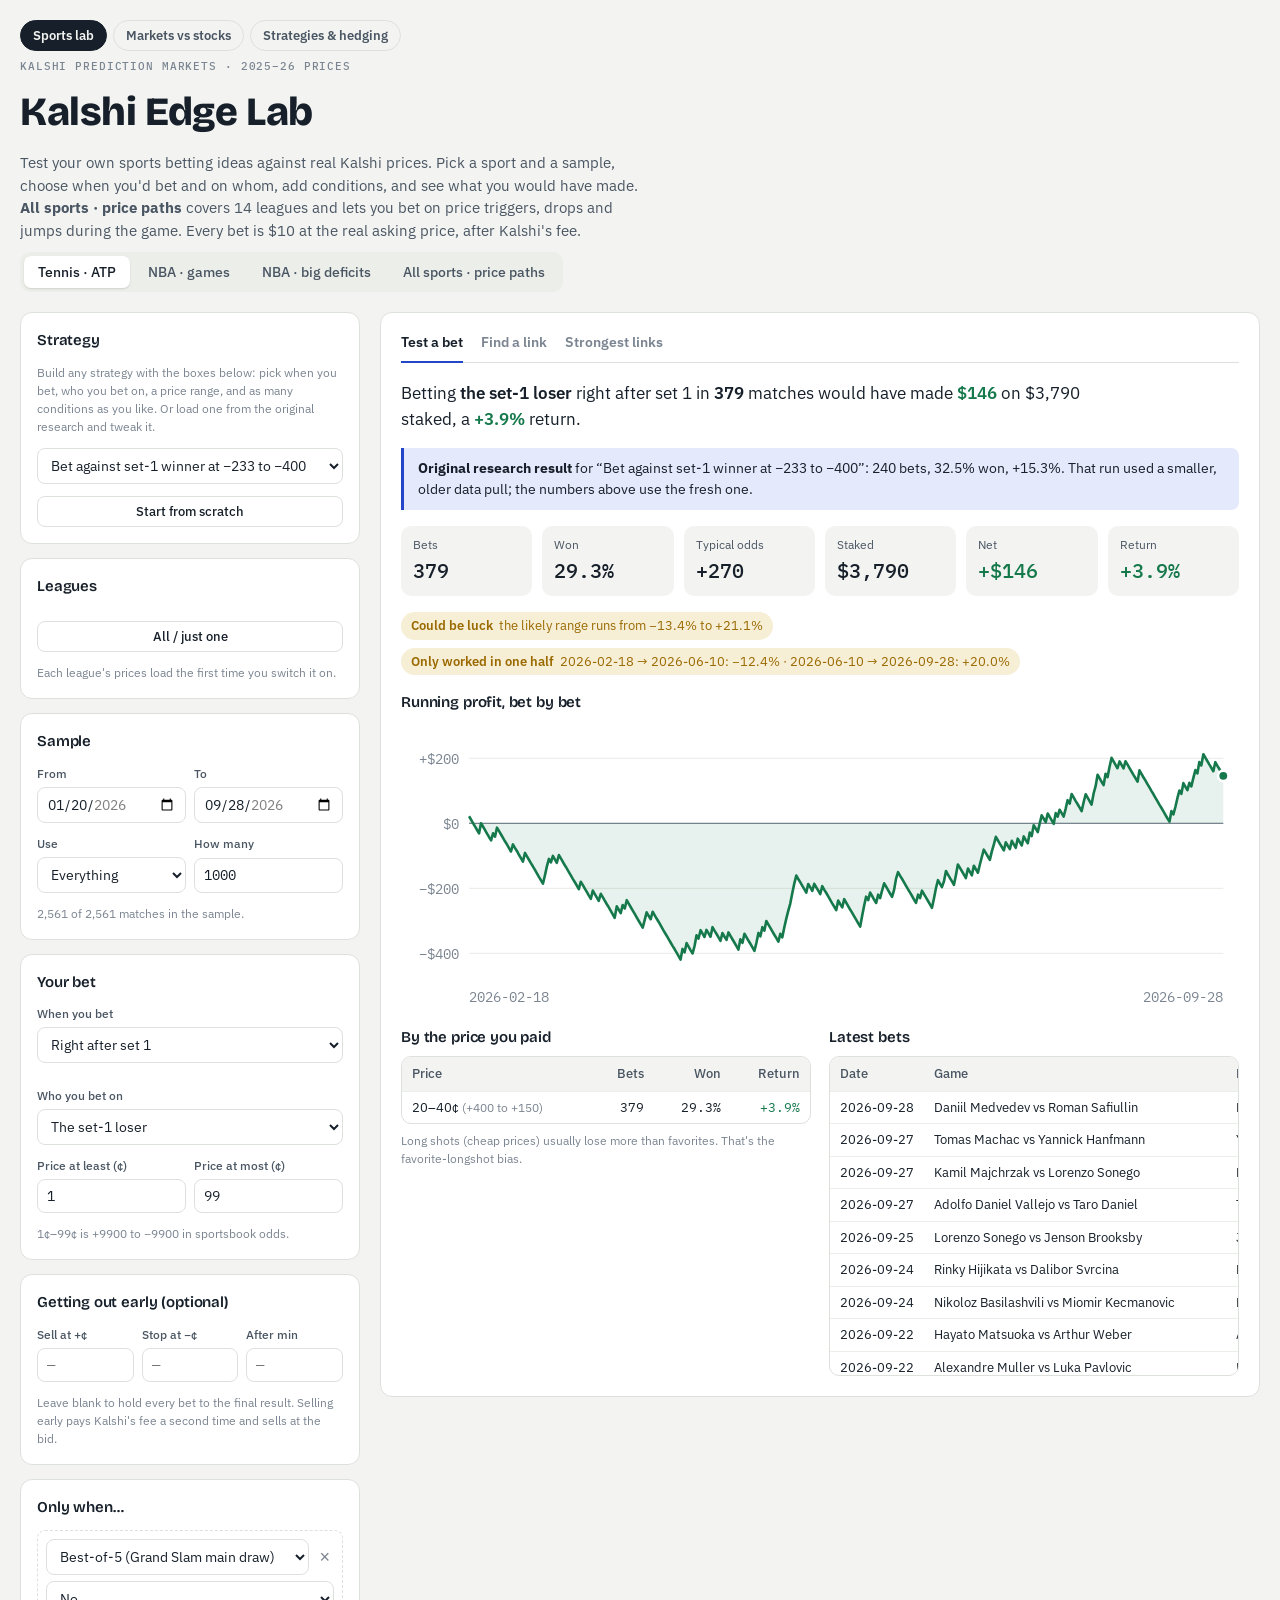
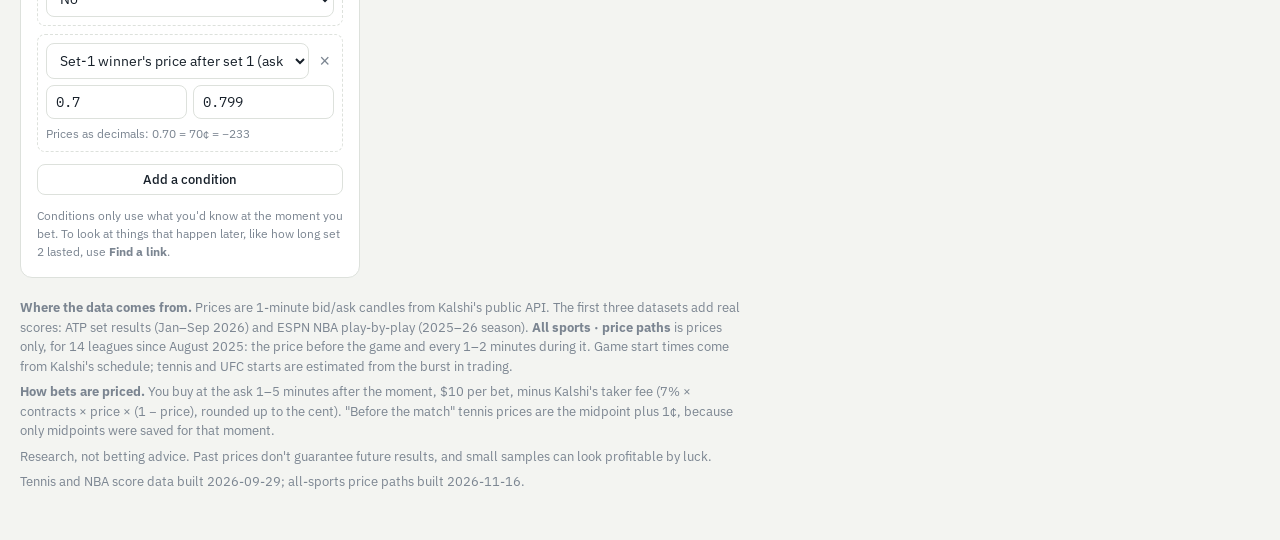
==== commit f1e630d0: "Add a Strategies & hedging page with six tests Options-implied odds vs Kalshi price targets, a merge" ====
--- a/app/index.html
+++ b/app/index.html
@@ -12,7 +12,7 @@
 
 <div class="wrap">
   <header class="top">
-    <nav class="pages" aria-label="Pages"><a href="index.html" aria-current="page">Sports lab</a><a href="stocks.html">Markets vs stocks</a></nav>
+    <nav class="pages" aria-label="Pages"><a href="index.html" aria-current="page">Sports lab</a><a href="stocks.html">Markets vs stocks</a><a href="strategies.html">Strategies &amp; hedging</a></nav>
     <span class="eyebrow">Kalshi prediction markets · 2025–26 prices</span>
     <h1>Kalshi Edge Lab</h1>
     <p class="lede">Test your own sports betting ideas against real Kalshi prices. Pick a sport and a sample, choose when you'd bet and on whom, add conditions, and see what you would have made. <b>All sports · price paths</b> covers 14 leagues and lets you bet on price triggers, drops and jumps during the game. Every bet is $10 at the real asking price, after Kalshi's fee.</p>
--- a/app/style.css
+++ b/app/style.css
@@ -109,3 +109,5 @@
 .note { font-size: 13px; color: var(--ink-2); max-width: 80ch }
 pre.code { background: var(--bg); border: 1px solid var(--line); border-radius: 8px; padding: 12px; overflow-x: auto; font: 12px/1.5 var(--mono); margin: 0 }
 
+.field { grid-template-columns: minmax(0, 1fr) }
+.sheet > *, #view > div, #view > div > * { min-width: 0 }
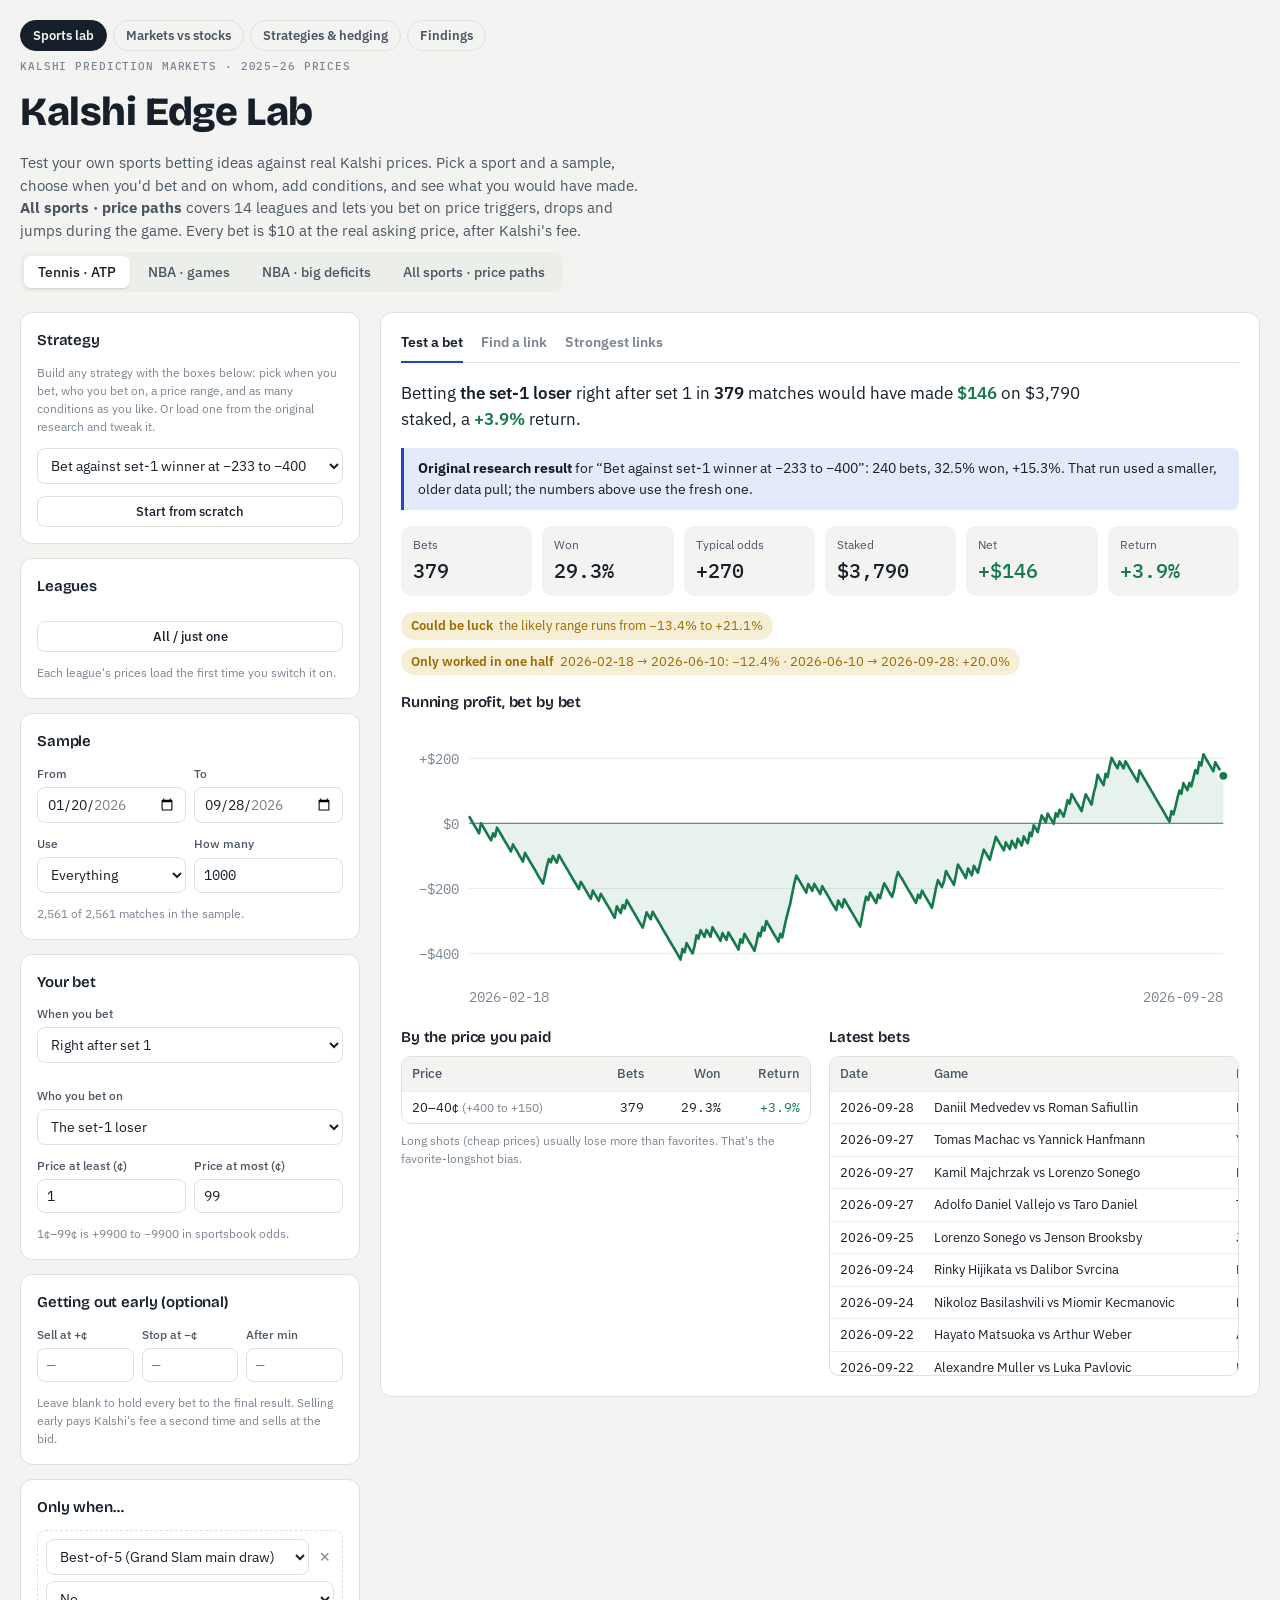
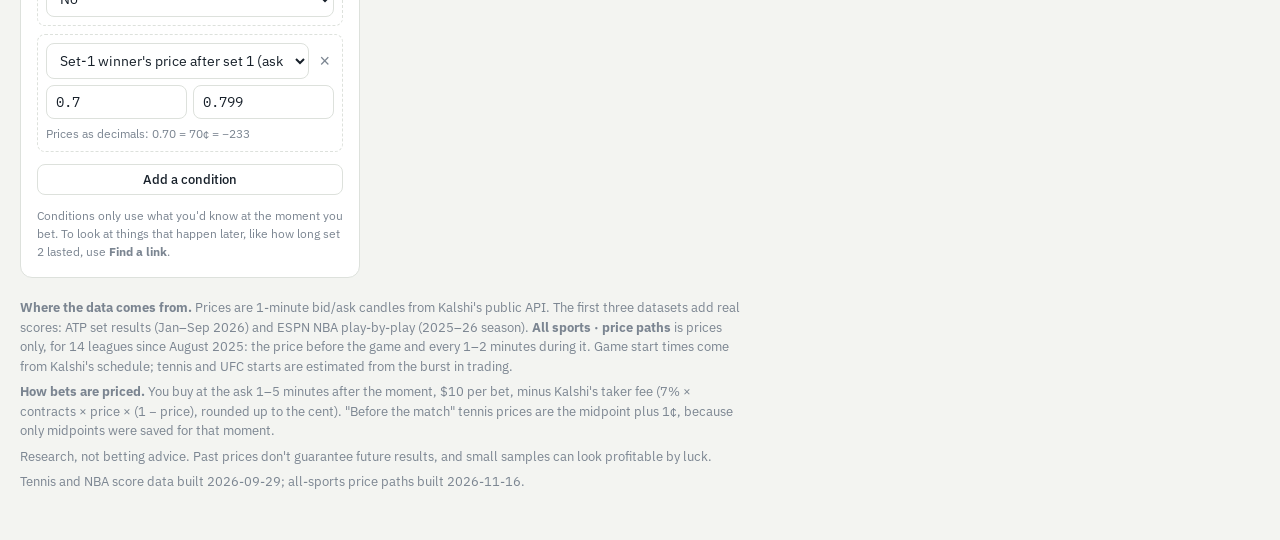
==== commit ddcd7b10: "Add an out-of-sample discovery sweep, a Findings page, tests and CI analysis/engine.py ports the bro" ====
--- a/app/index.html
+++ b/app/index.html
@@ -12,7 +12,7 @@
 
 <div class="wrap">
   <header class="top">
-    <nav class="pages" aria-label="Pages"><a href="index.html" aria-current="page">Sports lab</a><a href="stocks.html">Markets vs stocks</a><a href="strategies.html">Strategies &amp; hedging</a></nav>
+    <nav class="pages" aria-label="Pages"><a href="index.html" aria-current="page">Sports lab</a><a href="stocks.html">Markets vs stocks</a><a href="strategies.html">Strategies &amp; hedging</a><a href="findings.html">Findings</a></nav>
     <span class="eyebrow">Kalshi prediction markets · 2025–26 prices</span>
     <h1>Kalshi Edge Lab</h1>
     <p class="lede">Test your own sports betting ideas against real Kalshi prices. Pick a sport and a sample, choose when you'd bet and on whom, add conditions, and see what you would have made. <b>All sports · price paths</b> covers 14 leagues and lets you bet on price triggers, drops and jumps during the game. Every bet is $10 at the real asking price, after Kalshi's fee.</p>
--- a/app/style.css
+++ b/app/style.css
@@ -111,3 +111,4 @@
 
 .field { grid-template-columns: minmax(0, 1fr) }
 .sheet > *, #view > div, #view > div > * { min-width: 0 }
+.sheet > div > * { min-width: 0 }
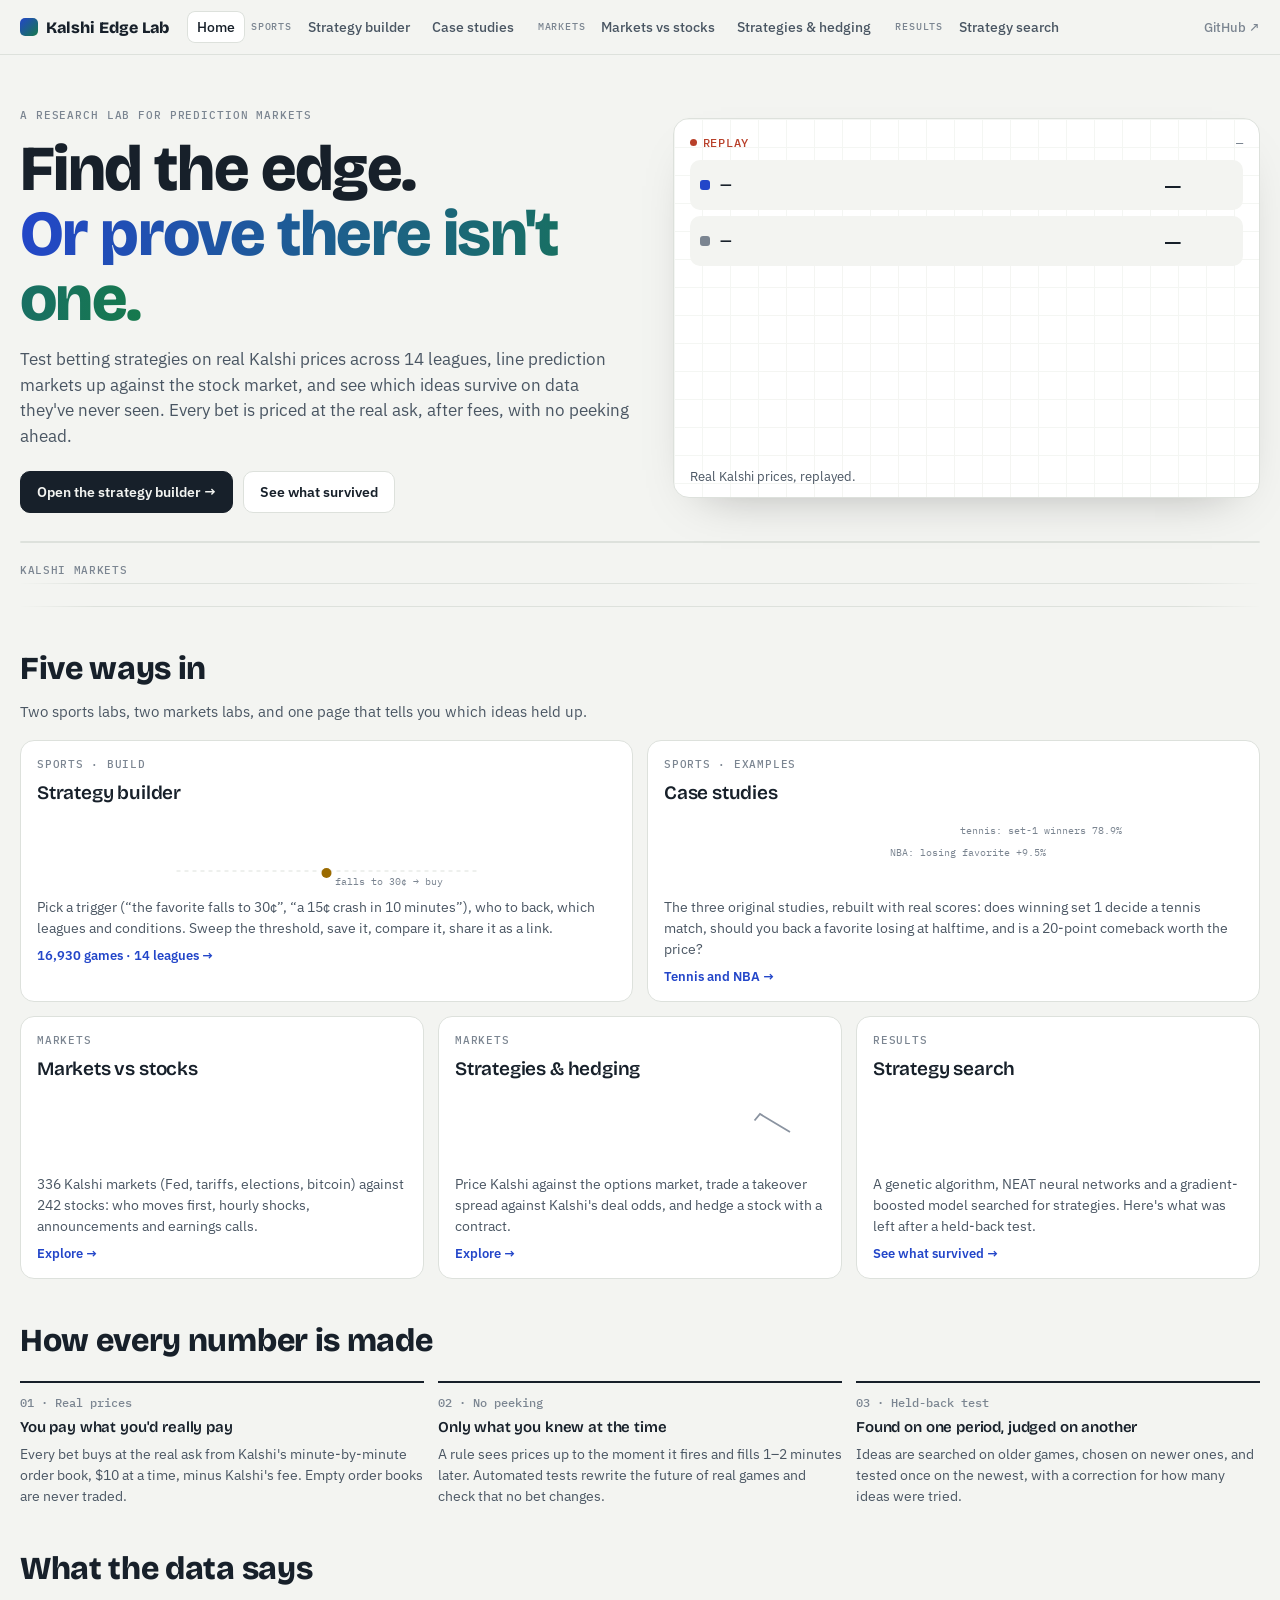
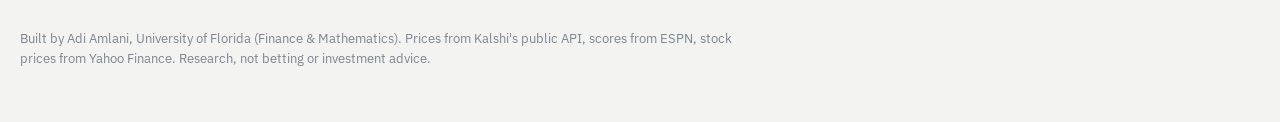
==== commit 57dbe12b: "Restructure the site, fix every leak found in an audit, add a machine strategy search Site: a new an" ====
--- a/app/index.html
+++ b/app/index.html
@@ -3,112 +3,249 @@
 <meta charset="utf-8">
 <title>Kalshi Edge Lab</title>
 <meta name="viewport" content="width=device-width, initial-scale=1, viewport-fit=cover">
-<meta name="description" content="Backtest betting strategies in 14 sports against real Kalshi prediction-market prices, with fees included, and test how prediction markets line up with stocks.">
+<meta name="description" content="A research lab for prediction markets: backtest betting strategies on 16,930 games across 14 leagues, line Kalshi up against stocks, and see which strategies survive on data they have never seen.">
 <meta property="og:title" content="Kalshi Edge Lab">
-<meta property="og:description" content="Backtest betting strategies in 14 sports against real Kalshi prices, and test how prediction markets line up with stocks.">
+<meta property="og:description" content="Backtest betting strategies on real Kalshi prices across 14 leagues, test prediction markets against stocks, and see what survives out of sample.">
 <link rel="preconnect" href="https://fonts.googleapis.com">
 <link rel="stylesheet" href="https://fonts.googleapis.com/css2?family=Bricolage+Grotesque:opsz,wght@12..96,600;12..96,800&family=IBM+Plex+Sans:wght@400;500;600&family=IBM+Plex+Mono:wght@400;500&display=swap">
 <link rel="stylesheet" href="style.css">
-
+<style>
+/* Homepage: a hero that replays real games price by price, then the ways into the lab, then what the data says. */
+.hero { display: grid; grid-template-columns: minmax(0, 1.05fr) minmax(0, 1fr); gap: 36px; align-items: center; padding: 28px 0 8px }
+@media (max-width: 960px) { .hero { grid-template-columns: minmax(0, 1fr); gap: 24px } }
+.hero h1 { font-size: clamp(36px, 5.4vw, 64px); line-height: 1.02; letter-spacing: -0.025em }
+.hero h1 em { font-style: normal; background: linear-gradient(100deg, var(--accent), var(--good)); -webkit-background-clip: text; background-clip: text; color: transparent }
+.hero .lede { font-size: 17px; margin-top: 16px }
+.ctas { display: flex; gap: 10px; flex-wrap: wrap; margin-top: 22px }
+.cta { font: 600 14px var(--body); text-decoration: none; padding: 11px 16px; border-radius: 10px; border: 1px solid var(--line); color: var(--ink); background: var(--sheet) }
+.cta.primary { background: var(--ink); color: var(--bg); border-color: var(--ink) }
+.cta:hover { transform: translateY(-1px) } .cta { transition: transform .15s }
+
+.replay { background: var(--sheet); border: 1px solid var(--line); border-radius: 16px; padding: 16px 16px 12px; display: grid; gap: 10px; box-shadow: 0 20px 50px -30px rgba(0,0,0,.35); position: relative; overflow: hidden; min-width: 0 }
+.replay::before { content: ""; position: absolute; inset: 0; background-image: linear-gradient(var(--line-2) 1px, transparent 1px), linear-gradient(90deg, var(--line-2) 1px, transparent 1px); background-size: 28px 28px; opacity: .55; pointer-events: none }
+.replay > * { position: relative }
+.rhead { display: flex; justify-content: space-between; align-items: center; gap: 10px; font: 500 12px var(--mono); color: var(--ink-3) }
+.live { display: inline-flex; align-items: center; gap: 6px; color: var(--bad); font-weight: 500; text-transform: uppercase; letter-spacing: .06em }
+.live i { width: 7px; height: 7px; border-radius: 50%; background: var(--bad); animation: pulse 1.4s infinite }
+@keyframes pulse { 50% { opacity: .25 } }
+.board { display: grid; gap: 6px }
+.team { display: grid; grid-template-columns: 10px minmax(0, 1fr) auto auto; align-items: center; gap: 10px; padding: 8px 10px; border-radius: 10px; background: var(--bg) }
+.team .dot { width: 10px; height: 10px; border-radius: 3px }
+.team .nm { font-weight: 600; overflow: hidden; text-overflow: ellipsis; white-space: nowrap }
+.team .px { font: 500 26px var(--mono); font-variant-numeric: tabular-nums; min-width: 3.2ch; text-align: right }
+.team .od { font: 400 12px var(--mono); color: var(--ink-3); min-width: 6ch; text-align: right }
+.team.lead .px { color: var(--good) }
+.rchart svg { width: 100%; height: auto; display: block }
+.rchart text { fill: var(--ink-3); font: 10px var(--mono) }
+.rfoot { font-size: 12.5px; color: var(--ink-2); min-height: 18px; display: flex; justify-content: space-between; gap: 10px }
+.rfoot b { color: var(--ink) }
+.pips { display: flex; gap: 5px } .pips i { width: 16px; height: 3px; border-radius: 2px; background: var(--line) } .pips i.on { background: var(--accent) }
+
+.stats { display: grid; grid-template-columns: repeat(6, minmax(0, 1fr)); gap: 1px; background: var(--line); border: 1px solid var(--line); border-radius: 14px; overflow: hidden }
+@media (max-width: 960px) { .stats { grid-template-columns: repeat(3, minmax(0, 1fr)) } }
+@media (max-width: 520px) { .stats { grid-template-columns: repeat(2, minmax(0, 1fr)) } }
+.stat { background: var(--sheet); padding: 16px; display: grid; gap: 2px }
+.stat b { font: 500 clamp(22px, 2.6vw, 30px) var(--mono); font-variant-numeric: tabular-nums; letter-spacing: -0.02em }
+.stat span { font-size: 12.5px; color: var(--ink-2) }
+
+.tape { border-block: 1px solid var(--line); overflow: hidden; mask-image: linear-gradient(90deg, transparent, #000 6%, #000 94%, transparent); -webkit-mask-image: linear-gradient(90deg, transparent, #000 6%, #000 94%, transparent) }
+.tape-in { display: flex; gap: 30px; width: max-content; padding: 11px 0; animation: tape 90s linear infinite }
+.tape:hover .tape-in { animation-play-state: paused }
+@keyframes tape { to { transform: translateX(-50%) } }
+.tick { display: inline-flex; gap: 8px; align-items: baseline; white-space: nowrap; font-size: 13px; color: var(--ink-2) }
+.tick b { font: 500 13px var(--mono); color: var(--ink) }
+.tapecap { font: 500 11px var(--mono); color: var(--ink-3); letter-spacing: .06em; text-transform: uppercase; margin-bottom: 6px }
+
+section.block { display: grid; gap: 16px; padding-top: 18px }
+.block > h2 { font-size: clamp(24px, 3vw, 32px); font-weight: 800 }
+.block > .sub { color: var(--ink-2); max-width: 70ch; margin-top: -8px }
+.ways { display: grid; grid-template-columns: repeat(6, minmax(0, 1fr)); gap: 14px }
+.way { grid-column: span 2; background: var(--sheet); border: 1px solid var(--line); border-radius: 14px; padding: 16px; display: grid; gap: 8px; text-decoration: none; color: var(--ink); transition: border-color .15s, transform .15s; align-content: start; min-width: 0 }
+.way.wide { grid-column: span 3 }
+.way:hover { border-color: var(--ink-3); transform: translateY(-2px) }
+@media (max-width: 960px) { .ways { grid-template-columns: minmax(0, 1fr) } .way, .way.wide { grid-column: auto } }
+.way .k { font: 500 11px var(--mono); letter-spacing: .07em; text-transform: uppercase; color: var(--ink-3) }
+.way h3 { font-size: 19px }
+.way p { font-size: 14px; color: var(--ink-2) }
+.way .go { font: 600 13px var(--body); color: var(--accent) }
+.way svg { width: 100%; height: 74px; display: block }
+.draw { stroke-dasharray: var(--len); stroke-dashoffset: var(--len) }
+.seen .draw { animation: draw 1.8s ease forwards }
+@keyframes draw { to { stroke-dashoffset: 0 } }
+.bar { transform-origin: left center; transform: scaleX(0) } .seen .bar { animation: grow 1.2s cubic-bezier(.2,.8,.2,1) forwards }
+@keyframes grow { to { transform: scaleX(1) } }
+
+.steps { display: grid; grid-template-columns: repeat(3, minmax(0, 1fr)); gap: 14px }
+@media (max-width: 900px) { .steps { grid-template-columns: minmax(0, 1fr) } }
+.step { border-top: 2px solid var(--ink); padding-top: 12px; display: grid; gap: 6px }
+.step .n { font: 500 12px var(--mono); color: var(--ink-3) }
+.step p { font-size: 14px; color: var(--ink-2) }
+.facts { display: grid; grid-template-columns: repeat(3, minmax(0, 1fr)); gap: 14px }
+@media (max-width: 900px) { .facts { grid-template-columns: minmax(0, 1fr) } }
+.fact { background: var(--sheet); border: 1px solid var(--line); border-radius: 14px; padding: 18px; display: grid; gap: 8px; align-content: start }
+.fact b { font: 500 clamp(30px, 3.6vw, 42px) var(--mono); letter-spacing: -0.03em }
+.fact p { font-size: 14px; color: var(--ink-2) }
+@media (prefers-reduced-motion: reduce) { .tape-in { animation: none } .draw { stroke-dashoffset: 0 } .bar { transform: none } .live i { animation: none } .cta, .way { transition: none } }
+</style>
+<body>
 <div class="wrap">
-  <header class="top">
-    <nav class="pages" aria-label="Pages"><a href="index.html" aria-current="page">Sports lab</a><a href="stocks.html">Markets vs stocks</a><a href="strategies.html">Strategies &amp; hedging</a><a href="findings.html">Findings</a></nav>
-    <span class="eyebrow">Kalshi prediction markets · 2025–26 prices</span>
-    <h1>Kalshi Edge Lab</h1>
-    <p class="lede">Test your own sports betting ideas against real Kalshi prices. Pick a sport and a sample, choose when you'd bet and on whom, add conditions, and see what you would have made. <b>All sports · price paths</b> covers 14 leagues and lets you bet on price triggers, drops and jumps during the game. Every bet is $10 at the real asking price, after Kalshi's fee.</p>
-    <div class="seg" id="dataset" role="group" aria-label="Dataset"></div>
-    <p class="hint" id="dsnote" hidden></p>
-  </header>
-
-  <div class="bench">
-    <aside class="rail">
-      <section class="panel">
-        <h3>Strategy</h3>
-        <p class="hint">Build any strategy with the boxes below: pick when you bet, who you bet on, a price range, and as many conditions as you like. Or load one from the original research and tweak it.</p>
-        <select id="preset" aria-label="Load a strategy from the original research"><option value="">Load a strategy from the research…</option></select>
-        <button class="btn" id="scratch">Start from scratch</button>
-      </section>
-
-      <section class="panel" id="leaguebox" hidden>
-        <h3>Leagues</h3>
-        <div class="chips" id="leagues"></div>
-        <button class="btn" id="allleagues">All / just one</button>
-        <p class="hint">Each league's prices load the first time you switch it on.</p>
-      </section>
-
-      <section class="panel">
-        <h3>Sample</h3>
-        <div class="row2">
-          <label class="field"><span>From</span><input type="date" id="from"></label>
-          <label class="field"><span>To</span><input type="date" id="to"></label>
-        </div>
-        <div class="row2">
-          <label class="field"><span>Use</span>
-            <select id="take"><option value="all">Everything</option><option value="recent">Most recent</option><option value="random">Random</option></select></label>
-          <label class="field"><span id="nlabel">How many</span><input type="number" id="n" min="10" step="50" value="1000"></label>
-        </div>
-        <button class="btn" id="reshuffle" hidden>Draw a new random sample</button>
-        <p class="hint" id="samplenote"></p>
-      </section>
-
-      <section class="panel">
-        <h3>Your bet</h3>
-        <label class="field"><span>When you bet</span><select id="moment"></select></label>
-        <div class="row2" id="params" hidden></div>
-        <label class="field"><span>Who you bet on</span><select id="side"></select></label>
-        <div class="row2">
-          <label class="field"><span>Price at least (¢)</span><input type="number" id="pmin" min="1" max="99" value="1"></label>
-          <label class="field"><span>Price at most (¢)</span><input type="number" id="pmax" min="1" max="99" value="99"></label>
-        </div>
-        <p class="hint" id="oddsnote"></p>
-      </section>
-
-      <section class="panel" id="exitpanel" hidden>
-        <h3>Getting out early (optional)</h3>
-        <div class="row3">
-          <label class="field"><span>Sell at +¢</span><input type="number" id="exit-tp" min="0" max="98" placeholder="—"></label>
-          <label class="field"><span>Stop at −¢</span><input type="number" id="exit-sl" min="0" max="98" placeholder="—"></label>
-          <label class="field"><span>After min</span><input type="number" id="exit-tm" min="0" max="400" placeholder="—"></label>
-        </div>
-        <p class="hint">Leave blank to hold every bet to the final result. Selling early pays Kalshi's fee a second time and sells at the bid.</p>
-      </section>
-
-      <section class="panel">
-        <h3>Only when…</h3>
-        <div class="filters" id="filters"></div>
-        <button class="btn" id="addfilter">Add a condition</button>
-        <p class="hint">Conditions only use what you'd know at the moment you bet. To look at things that happen later, like how long set 2 lasted, use <b>Find a link</b>.</p>
-      </section>
-    </aside>
-
-    <main class="sheet">
-      <div class="tabs" role="tablist">
-        <button role="tab" id="tab-bet" aria-selected="true">Test a bet</button>
-        <button role="tab" id="tab-link" aria-selected="false">Find a link</button>
-        <button role="tab" id="tab-scan" aria-selected="false">Strongest links</button>
+  <section class="hero">
+    <div>
+      <span class="eyebrow">A research lab for prediction markets</span>
+      <h1 style="margin-top:10px">Find the edge.<br><em>Or prove there isn't one.</em></h1>
+      <p class="lede">Test betting strategies on real Kalshi prices across 14 leagues, line prediction markets up against the stock market, and see which ideas survive on data they've never seen. Every bet is priced at the real ask, after fees, with no peeking ahead.</p>
+      <div class="ctas"><a class="cta primary" href="sports.html">Open the strategy builder →</a><a class="cta" href="findings.html">See what survived</a></div>
+    </div>
+    <div class="replay" aria-live="off">
+      <div class="rhead"><span class="live"><i></i>Replay</span><span id="rmeta">—</span></div>
+      <div class="board">
+        <div class="team" id="tA"><i class="dot" style="background:var(--accent)"></i><span class="nm">—</span><span class="px">—</span><span class="od"></span></div>
+        <div class="team" id="tB"><i class="dot" style="background:var(--ink-3)"></i><span class="nm">—</span><span class="px">—</span><span class="od"></span></div>
       </div>
-      <div id="view-bet"></div>
-      <div id="view-link" hidden>
-        <div class="row2" style="max-width:640px">
-          <label class="field"><span>Compare by</span><select id="xcol"></select></label>
-          <label class="field"><span>Groups</span><select id="bins"><option>3</option><option>4</option><option selected>5</option><option>6</option><option>8</option><option>10</option></select></label>
-        </div>
-        <div id="linkout"></div>
-      </div>
-      <div id="view-scan" hidden></div>
-    </main>
+      <div class="rchart"><svg id="rsvg" viewBox="0 0 520 170" role="img" aria-label="Win probability during a real game"></svg></div>
+      <div class="rfoot"><span id="rnote">Real Kalshi prices, replayed.</span><span class="pips" id="pips"></span></div>
+    </div>
+  </section>
+
+  <div class="stats" id="stats"></div>
+
+  <div>
+    <p class="tapecap" id="tapecap">Kalshi markets</p>
+    <div class="tape"><div class="tape-in" id="tape"></div></div>
   </div>
 
+  <section class="block">
+    <h2>Five ways in</h2>
+    <p class="sub">Two sports labs, two markets labs, and one page that tells you which ideas held up.</p>
+    <div class="ways" id="ways">
+      <a class="way wide" href="sports.html"><span class="k">Sports · build</span><h3>Strategy builder</h3>
+        <svg viewBox="0 0 300 74" aria-hidden="true"><path class="draw" style="--len:420" d="M0,30 C30,28 45,22 60,26 S90,44 110,50 S140,62 150,58 S175,30 190,34 S220,20 240,18 S270,12 300,10" fill="none" stroke="var(--accent)" stroke-width="2.5"/><line x1="0" x2="300" y1="56" y2="56" stroke="var(--line)" stroke-dasharray="4 4"/><circle cx="150" cy="58" r="5" fill="var(--warn)"/><text x="158" y="70" font-size="10" fill="var(--ink-3)" font-family="IBM Plex Mono">falls to 30¢ → buy</text></svg>
+        <p>Pick a trigger (“the favorite falls to 30¢”, “a 15¢ crash in 10 minutes”), who to back, which leagues and conditions. Sweep the threshold, save it, compare it, share it as a link.</p><span class="go">16,930 games · 14 leagues →</span></a>
+      <a class="way wide" href="research.html"><span class="k">Sports · examples</span><h3>Case studies</h3>
+        <svg viewBox="0 0 300 74" aria-hidden="true"><rect class="bar" x="0" y="8" width="150" height="14" rx="4" fill="var(--good)" style="animation-delay:.1s"/><rect class="bar" x="0" y="30" width="80" height="14" rx="4" fill="var(--good)" style="animation-delay:.25s"/><rect class="bar" x="0" y="52" width="280" height="14" rx="4" fill="var(--bad)" style="animation-delay:.4s"/>
+          <g font-size="10" font-family="IBM Plex Mono" fill="var(--ink-3)"><text x="156" y="19">tennis: set-1 winners 78.9%</text><text x="86" y="41">NBA: losing favorite +9.5%</text></g></svg>
+        <p>The three original studies, rebuilt with real scores: does winning set 1 decide a tennis match, should you back a favorite losing at halftime, and is a 20-point comeback worth the price?</p><span class="go">Tennis and NBA →</span></a>
+      <a class="way" href="stocks.html"><span class="k">Markets</span><h3>Markets vs stocks</h3>
+        <svg viewBox="0 0 300 74" aria-hidden="true"><path class="draw" style="--len:380" d="M0,50 L40,46 L70,52 L100,30 L130,34 L160,22 L190,26 L220,14 L260,18 L300,8" fill="none" stroke="var(--accent)" stroke-width="2.5"/><path class="draw" style="--len:380;animation-delay:.3s" d="M0,56 L40,52 L70,58 L100,40 L130,38 L160,30 L190,34 L220,24 L260,22 L300,16" fill="none" stroke="var(--ink-3)" stroke-width="2"/></svg>
+        <p>336 Kalshi markets (Fed, tariffs, elections, bitcoin) against 242 stocks: who moves first, hourly shocks, announcements and earnings calls.</p><span class="go">Explore →</span></a>
+      <a class="way" href="strategies.html"><span class="k">Markets</span><h3>Strategies &amp; hedging</h3>
+        <svg viewBox="0 0 300 74" aria-hidden="true"><path class="draw" style="--len:420" d="M0,37 L30,20 L60,55 L90,15 L120,60 L150,25 L180,62 L210,18 L240,58 L270,22 L300,40" fill="none" stroke="var(--market)" stroke-width="1.8"/><path class="draw" style="--len:330;animation-delay:.4s" d="M0,37 L30,33 L60,41 L90,32 L120,42 L150,35 L180,43 L210,34 L240,41 L270,35 L300,38" fill="none" stroke="var(--good)" stroke-width="2.5"/></svg>
+        <p>Price Kalshi against the options market, trade a takeover spread against Kalshi's deal odds, and hedge a stock with a contract.</p><span class="go">Explore →</span></a>
+      <a class="way" href="findings.html"><span class="k">Results</span><h3>Strategy search</h3>
+        <svg viewBox="0 0 300 74" aria-hidden="true" id="funnelsvg"></svg>
+        <p>A genetic algorithm, NEAT neural networks and a gradient-boosted model searched for strategies. Here's what was left after a held-back test.</p><span class="go">See what survived →</span></a>
+    </div>
+  </section>
+
+  <section class="block">
+    <h2>How every number is made</h2>
+    <div class="steps">
+      <div class="step"><span class="n">01 · Real prices</span><h3>You pay what you'd really pay</h3><p>Every bet buys at the real ask from Kalshi's minute-by-minute order book, $10 at a time, minus Kalshi's fee. Empty order books are never traded.</p></div>
+      <div class="step"><span class="n">02 · No peeking</span><h3>Only what you knew at the time</h3><p>A rule sees prices up to the moment it fires and fills 1–2 minutes later. <span id="ntests">Automated</span> tests rewrite the future of real games and check that no bet changes.</p></div>
+      <div class="step"><span class="n">03 · Held-back test</span><h3>Found on one period, judged on another</h3><p>Ideas are searched on older games, chosen on newer ones, and tested once on the newest, with a correction for how many ideas were tried.</p></div>
+    </div>
+  </section>
+
+  <section class="block">
+    <h2>What the data says</h2>
+    <div class="facts" id="facts"></div>
+  </section>
+
   <footer>
-    <p><b>Where the data comes from.</b> Prices are 1-minute bid/ask candles from Kalshi's public API. The first three datasets add real scores: ATP set results (Jan–Sep 2026) and ESPN NBA play-by-play (2025–26 season). <b>All sports · price paths</b> is prices only, for 14 leagues since August 2025: the price before the game and every 1–2 minutes during it. Game start times come from Kalshi's schedule; tennis and UFC starts are estimated from the burst in trading.</p>
-    <p><b>How bets are priced.</b> You buy at the ask 1–5 minutes after the moment, $10 per bet, minus Kalshi's taker fee (7% × contracts × price × (1 − price), rounded up to the cent). "Before the match" tennis prices are the midpoint plus 1¢, because only midpoints were saved for that moment.</p>
-    <p>Research, not betting advice. Past prices don't guarantee future results, and small samples can look profitable by luck.</p>
+    <p>Built by Adi Amlani, University of Florida (Finance &amp; Mathematics). Prices from Kalshi's public API, scores from ESPN, stock prices from Yahoo Finance. Research, not betting or investment advice.</p>
     <p id="built"></p>
   </footer>
 </div>
-
-<script src="data.js"></script>
-<script src="data/sports_index.js"></script>
-<script src="datasets.js"></script>
-<script src="paths.js"></script>
-<script src="lab.js"></script>
+<script src="nav.js"></script>
+<script src="data/home.js"></script>
+<script>
+(function () {
+  const H = window.HOME, $ = (id) => document.getElementById(id); if (!H) return;
+  const calm = matchMedia("(prefers-reduced-motion: reduce)").matches;
+  const esc = (s) => String(s ?? "").replace(/[&<>"]/g, (c) => ({ "&": "&amp;", "<": "&lt;", ">": "&gt;", '"': "&quot;" }[c]));
+  const fmt = (n) => Number(n).toLocaleString();
+
+  // Number scramble: digits flicker through random values, then settle left to right.
+  function scramble(el, text, ms = 900) {
+    const token = (el._tok = (el._tok || 0) + 1);          // only the newest scramble on an element may write
+    if (calm) { el.textContent = text; return; }
+    const t0 = performance.now();
+    const tick = (now) => { if (el._tok !== token) return; const k = Math.min(1, (now - t0) / ms), fixed = Math.floor(k * text.length);
+      el.textContent = [...text].map((ch, i) => i < fixed || !/\d/.test(ch) ? ch : String(Math.floor(Math.random() * 10))).join("");
+      if (k < 1) requestAnimationFrame(tick); };
+    requestAnimationFrame(tick);
+  }
+  const seen = new IntersectionObserver((es) => es.forEach((e) => { if (e.isIntersecting) { e.target.classList.add("seen"); e.target.dispatchEvent(new Event("seen")); seen.unobserve(e.target); } }), { threshold: 0.3 });
+
+  // ---------------------------------------------------------------- stats
+  const st = H.stats, F = H.findings || {};
+  const items = [[st.games, "games with minute-by-minute prices"], [st.leagues, "leagues and tours"], [st.markets, "Kalshi markets vs stocks"],
+                 [st.stocks, "stocks and ETFs"], [st.rules, "strategies scored by machine"], [st.tests, "automated tests"]];
+  $("stats").innerHTML = items.map(([v, l]) => `<div class="stat"><b data-v="${fmt(v)}">${fmt(v).replace(/\d/g, "0")}</b><span>${esc(l)}</span></div>`).join("");
+  $("stats").addEventListener("seen", () => $("stats").querySelectorAll("b").forEach((b, i) => setTimeout(() => scramble(b, b.dataset.v, 1100), i * 90)));
+  seen.observe($("stats"));
+  $("ntests").textContent = `${st.tests} automated`;
+
+  // ---------------------------------------------------------------- ticker tape (real last prices)
+  const tk = (H.tape || []).map((m) => `<span class="tick">${esc(m.t)} <b>${m.p}%</b><span class="${m.d >= 0 ? "pos" : "neg"}">${m.d >= 0 ? "▲" : "▼"} ${Math.abs(m.d).toFixed(1)}</span></span>`).join("");
+  $("tape").innerHTML = tk + tk;
+  $("tapecap").textContent = `Kalshi markets · last price as of ${H.asof} · change over 5 trading days`;
+
+  // ---------------------------------------------------------------- funnel mini-chart
+  const fu = F.funnel;
+  if (fu) {
+    const rows = [["scored", fu.evaluated], ["good in search", fu.train_good], ["validated", fu.validated], ["confirmed", fu.confirmed]];
+    const mx = Math.log10(fu.evaluated + 1);
+    $("funnelsvg").innerHTML = rows.map(([l, v], i) => `<rect class="bar" style="animation-delay:${i * .15}s" x="0" y="${2 + i * 18}" width="${Math.max(3, 300 * Math.log10(v + 1) / mx * .62)}" height="13" rx="3" fill="${i === 3 ? "var(--good)" : "var(--accent)"}" opacity="${1 - i * .15}"/>
+      <text x="${Math.max(3, 300 * Math.log10(v + 1) / mx * .62) + 6}" y="${12 + i * 18}" font-size="10" font-family="IBM Plex Mono" fill="var(--ink-3)">${fmt(v)} ${l}</text>`).join("");
+  }
+  document.querySelectorAll(".way").forEach((w) => seen.observe(w));
+
+  // ---------------------------------------------------------------- what the data says
+  const facts = [];
+  if (F.losers != null) facts.push([`${F.losers}`, "betting rules lost money in both the search period and on later games. Nearly all of them back the team that's behind: long shots are overpriced in every sport."]);
+  if (F.same != null) facts.push([`${F.same} vs ${F.lead ?? 0}`, "market-stock links that held up when moving together on the same day, against links where Kalshi led the stock by a day. They move together; neither leads."]);
+  if (F.gbm) facts.push([F.gbm.market_test <= F.gbm.model_test ? "Market wins" : "Model wins",
+    `A gradient-boosted model trained on ${fmt(st.points)} in-game moments scored ${F.gbm.model_test.toFixed(4)} on later games; Kalshi's own price scored ${F.gbm.market_test.toFixed(4)} (lower is better).`]);
+  else if (F.tested) facts.push([`${F.survived} of ${fmt(F.tested)}`, "rules that looked profitable in the search period still did on later games."]);
+  $("facts").innerHTML = facts.map(([b, p]) => `<div class="fact"><b data-v="${esc(b)}">${esc(b)}</b><p>${esc(p)}</p></div>`).join("");
+  $("facts").addEventListener("seen", () => $("facts").querySelectorAll("b").forEach((b) => scramble(b, b.dataset.v, 900))); seen.observe($("facts"));
+
+  // ---------------------------------------------------------------- replay: real games, price by price
+  const G = H.games || []; if (!G.length) return;
+  const W = 520, Ht = 170, L = 28, R = 8, T = 8, B = 20, X = (i, n) => L + (W - L - R) * i / Math.max(1, n - 1), Y = (v) => T + (Ht - T - B) * (1 - v / 100);
+  const odds = (p) => p <= 0 || p >= 100 ? "" : p >= 50 ? "−" + Math.round(100 * p / (100 - p)) : "+" + Math.round(100 * (100 - p) / p);
+  const grid = [0, 25, 50, 75, 100].map((v) => `<line x1="${L}" x2="${W - R}" y1="${Y(v)}" y2="${Y(v)}" stroke="var(--line)" stroke-dasharray="${v === 50 ? "0" : "3 4"}"/><text x="${L - 5}" y="${Y(v) + 3}" text-anchor="end">${v}</text>`).join("");
+  let gi = 0, last = [-1, -1];
+  $("pips").innerHTML = G.map(() => "<i></i>").join("");
+  function show(k) {
+    const g = G[k], n = g.path.length, b = g.path.map((v) => 100 - v);
+    $("rmeta").textContent = `${g.league} · ${g.date}`;
+    $("tA").querySelector(".nm").textContent = g.a; $("tB").querySelector(".nm").textContent = g.b;
+    $("pips").querySelectorAll("i").forEach((p, j) => p.classList.toggle("on", j === k));
+    $("rnote").innerHTML = g.two ? "Real Kalshi prices, replayed." : "Real Kalshi prices, replayed (a draw is also possible).";
+    const path = (arr, upto) => arr.slice(0, upto + 1).map((v, i) => `${i ? "L" : "M"}${X(i, n).toFixed(1)},${Y(v).toFixed(1)}`).join("");
+    const draw = (upto) => {
+      upto = Math.max(0, Math.min(n - 1, upto | 0));
+      $("rsvg").innerHTML = grid + `<text x="${W - R}" y="${Ht - 5}" text-anchor="end">${g.mins} min</text><text x="${L}" y="${Ht - 5}">start</text>`
+        + `<path d="${path(b, upto)}" fill="none" stroke="var(--ink-3)" stroke-width="1.6" opacity="${g.two ? .8 : 0}"/>`
+        + `<path d="${path(g.path, upto)}" fill="none" stroke="var(--accent)" stroke-width="2.6" stroke-linejoin="round"/>`
+        + `<circle cx="${X(upto, n)}" cy="${Y(g.path[upto])}" r="4.5" fill="var(--accent)" stroke="var(--sheet)" stroke-width="2"/>`;
+      const pa = g.path[upto], pb = g.two ? 100 - pa : null;
+      for (const [el, v, j] of [[$("tA"), pa, 0], [$("tB"), pb, 1]]) {
+        if (v == null) { el.querySelector(".px").textContent = "—"; el.querySelector(".od").textContent = ""; continue; }
+        if (v !== last[j]) { scramble(el.querySelector(".px"), v + "¢", 160); el.querySelector(".od").textContent = odds(v); last[j] = v; }
+      }
+      $("tA").classList.toggle("lead", pa > 50); $("tB").classList.toggle("lead", pb != null && pb > 50);
+    };
+    if (calm) { draw(n - 1); $("rnote").innerHTML = `Final: <b>${esc(g.winner || "draw")}</b>`; return; }
+    const t0 = performance.now(), dur = 6500;
+    const step = (now) => { const k2 = Math.min(1, (now - t0) / dur), upto = Math.round(k2 * (n - 1)); draw(upto);
+      if (k2 < 1) requestAnimationFrame(step);
+      else { $("rnote").innerHTML = `Final: <b>${esc(g.winner || "draw")}</b> ${g.winner ? "won" : ""}`; setTimeout(() => { gi = (gi + 1) % G.length; last = [-1, -1]; show(gi); }, 2200); } };
+    requestAnimationFrame(step);
+  }
+  show(0);
+  $("built").textContent = `Data built ${H.built}.`;
+})();
+</script>
--- a/app/style.css
+++ b/app/style.css
@@ -112,3 +112,32 @@
 .field { grid-template-columns: minmax(0, 1fr) }
 .sheet > *, #view > div, #view > div > * { min-width: 0 }
 .sheet > div > * { min-width: 0 }
+
+/* ---------- site bar (nav.js) ---------- */
+body { padding-top: 0 }
+.sitebar { position: sticky; top: 0; z-index: 20; margin: 0 -16px 20px; padding: 0 16px; background: color-mix(in srgb, var(--bg) 82%, transparent); backdrop-filter: blur(10px); -webkit-backdrop-filter: blur(10px); border-bottom: 1px solid var(--line) }
+.sitebar-in { max-width: 1240px; margin: 0 auto; display: flex; align-items: center; gap: 18px; min-height: 54px }
+.brand { font: 800 16px var(--display); color: var(--ink); text-decoration: none; display: inline-flex; align-items: center; gap: 8px; white-space: nowrap }
+.brandmark { width: 18px; height: 18px; border-radius: 5px; background: linear-gradient(135deg, var(--accent), var(--good)); display: inline-block }
+.sitenav { display: flex; align-items: center; gap: 2px; overflow-x: auto; scrollbar-width: none; flex: 1; min-width: 0 }
+.sitenav::-webkit-scrollbar { display: none }
+.sitenav a { font: 500 13.5px var(--body); color: var(--ink-2); text-decoration: none; padding: 7px 10px; border-radius: 8px; white-space: nowrap }
+.sitenav a:hover { color: var(--ink); background: var(--line-2) }
+.sitenav a[aria-current="page"] { color: var(--ink); background: var(--sheet); box-shadow: inset 0 0 0 1px var(--line) }
+.navgroup { font: 500 10px/1 var(--mono); letter-spacing: .08em; text-transform: uppercase; color: var(--ink-3); padding: 0 4px 0 12px; white-space: nowrap }
+.navgroup:first-of-type { padding-left: 4px }
+.gh { font: 500 13px var(--body); color: var(--ink-3); text-decoration: none; white-space: nowrap }
+.gh:hover { color: var(--ink) }
+@media (max-width: 720px) { .gh, .navgroup { display: none } .sitebar-in { gap: 10px } }
+.studies { display: grid; grid-template-columns: repeat(3, minmax(0, 1fr)); gap: 12px }
+@media (max-width: 900px) { .studies { grid-template-columns: minmax(0, 1fr) } }
+.study { background: var(--sheet); border: 1px solid var(--line); border-radius: 12px; padding: 16px; display: grid; gap: 8px; align-content: start }
+.study .big { font: 500 28px var(--mono); }
+.study p { font-size: 14px; color: var(--ink-2) }
+
+[hidden] { display: none !important }
+.wrap { grid-template-columns: minmax(0, 1fr) }
+.wrap > * { min-width: 0 }
+.cta-tab { font: 600 13px var(--body); color: var(--ink-2); text-decoration: none; padding: 6px 12px; border: 1px solid var(--line); border-radius: 999px; background: var(--sheet) }
+.cta-tab:hover { color: var(--ink) }
+.sheet + .sheet { margin-top: 0 }
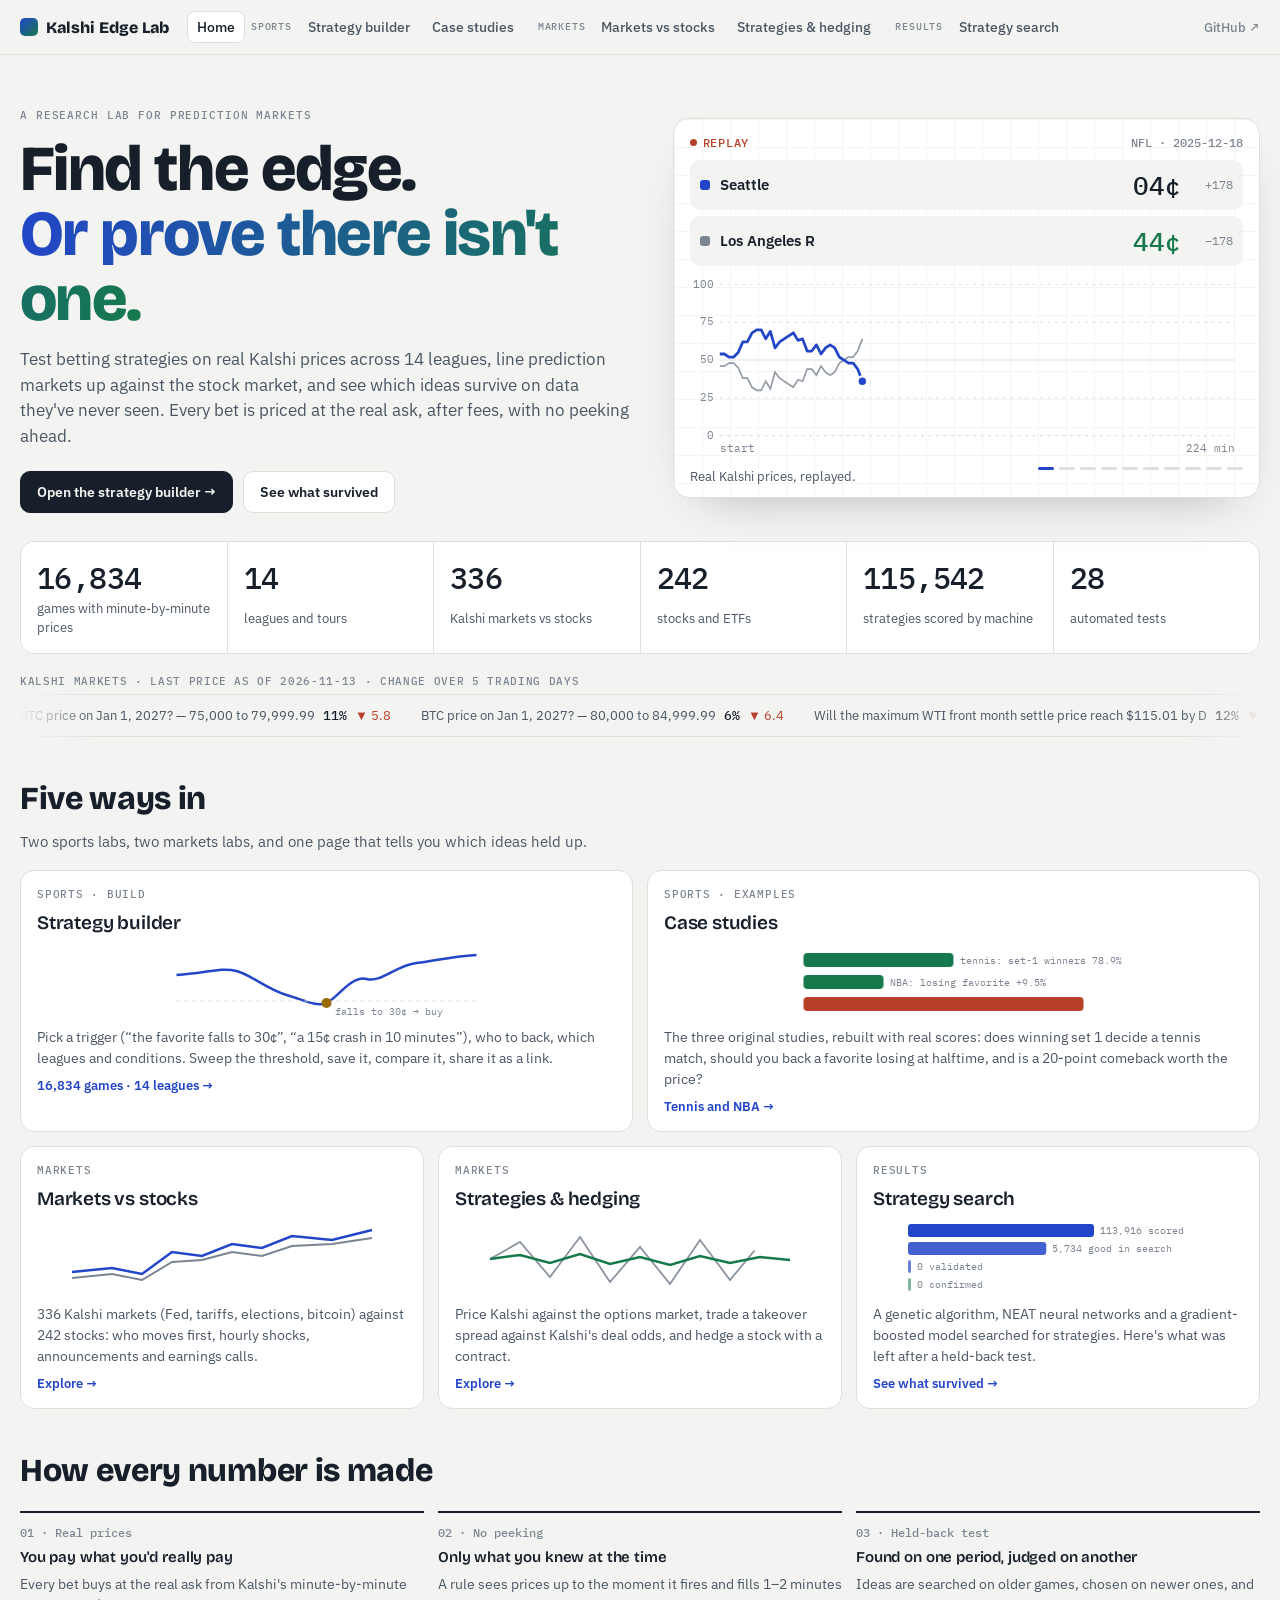
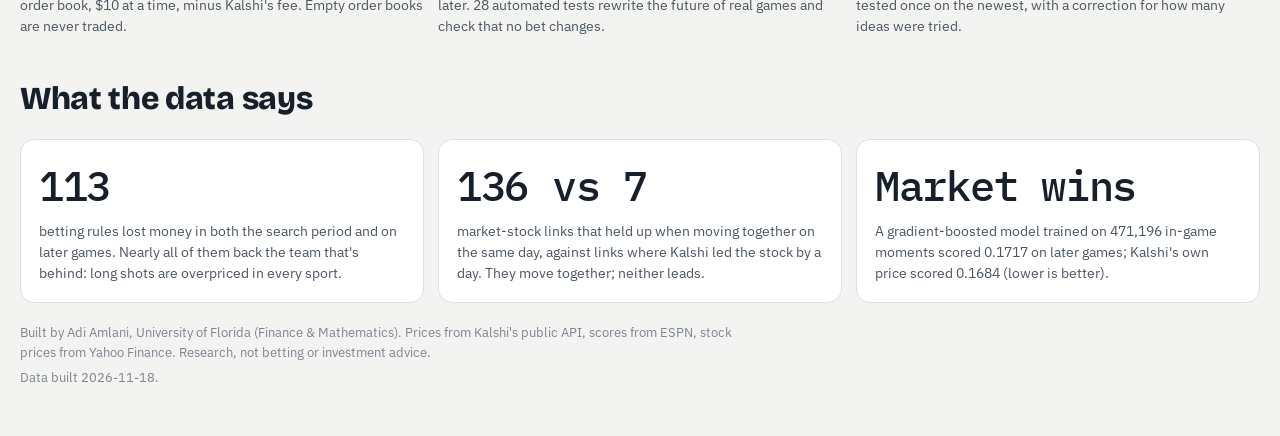
==== commit 5c7c5712: "Final machine-search results: 113,916 rules, 20,000 networks, none hold up Six-island genetic search" ====
--- a/app/index.html
+++ b/app/index.html
@@ -3,7 +3,7 @@
 <meta charset="utf-8">
 <title>Kalshi Edge Lab</title>
 <meta name="viewport" content="width=device-width, initial-scale=1, viewport-fit=cover">
-<meta name="description" content="A research lab for prediction markets: backtest betting strategies on 16,930 games across 14 leagues, line Kalshi up against stocks, and see which strategies survive on data they have never seen.">
+<meta name="description" content="A research lab for prediction markets: backtest betting strategies on 16,834 games across 14 leagues, line Kalshi up against stocks, and see which strategies survive on data they have never seen.">
 <meta property="og:title" content="Kalshi Edge Lab">
 <meta property="og:description" content="Backtest betting strategies on real Kalshi prices across 14 leagues, test prediction markets against stocks, and see what survives out of sample.">
 <link rel="preconnect" href="https://fonts.googleapis.com">
@@ -120,7 +120,7 @@
     <div class="ways" id="ways">
       <a class="way wide" href="sports.html"><span class="k">Sports · build</span><h3>Strategy builder</h3>
         <svg viewBox="0 0 300 74" aria-hidden="true"><path class="draw" style="--len:420" d="M0,30 C30,28 45,22 60,26 S90,44 110,50 S140,62 150,58 S175,30 190,34 S220,20 240,18 S270,12 300,10" fill="none" stroke="var(--accent)" stroke-width="2.5"/><line x1="0" x2="300" y1="56" y2="56" stroke="var(--line)" stroke-dasharray="4 4"/><circle cx="150" cy="58" r="5" fill="var(--warn)"/><text x="158" y="70" font-size="10" fill="var(--ink-3)" font-family="IBM Plex Mono">falls to 30¢ → buy</text></svg>
-        <p>Pick a trigger (“the favorite falls to 30¢”, “a 15¢ crash in 10 minutes”), who to back, which leagues and conditions. Sweep the threshold, save it, compare it, share it as a link.</p><span class="go">16,930 games · 14 leagues →</span></a>
+        <p>Pick a trigger (“the favorite falls to 30¢”, “a 15¢ crash in 10 minutes”), who to back, which leagues and conditions. Sweep the threshold, save it, compare it, share it as a link.</p><span class="go">16,834 games · 14 leagues →</span></a>
       <a class="way wide" href="research.html"><span class="k">Sports · examples</span><h3>Case studies</h3>
         <svg viewBox="0 0 300 74" aria-hidden="true"><rect class="bar" x="0" y="8" width="150" height="14" rx="4" fill="var(--good)" style="animation-delay:.1s"/><rect class="bar" x="0" y="30" width="80" height="14" rx="4" fill="var(--good)" style="animation-delay:.25s"/><rect class="bar" x="0" y="52" width="280" height="14" rx="4" fill="var(--bad)" style="animation-delay:.4s"/>
           <g font-size="10" font-family="IBM Plex Mono" fill="var(--ink-3)"><text x="156" y="19">tennis: set-1 winners 78.9%</text><text x="86" y="41">NBA: losing favorite +9.5%</text></g></svg>
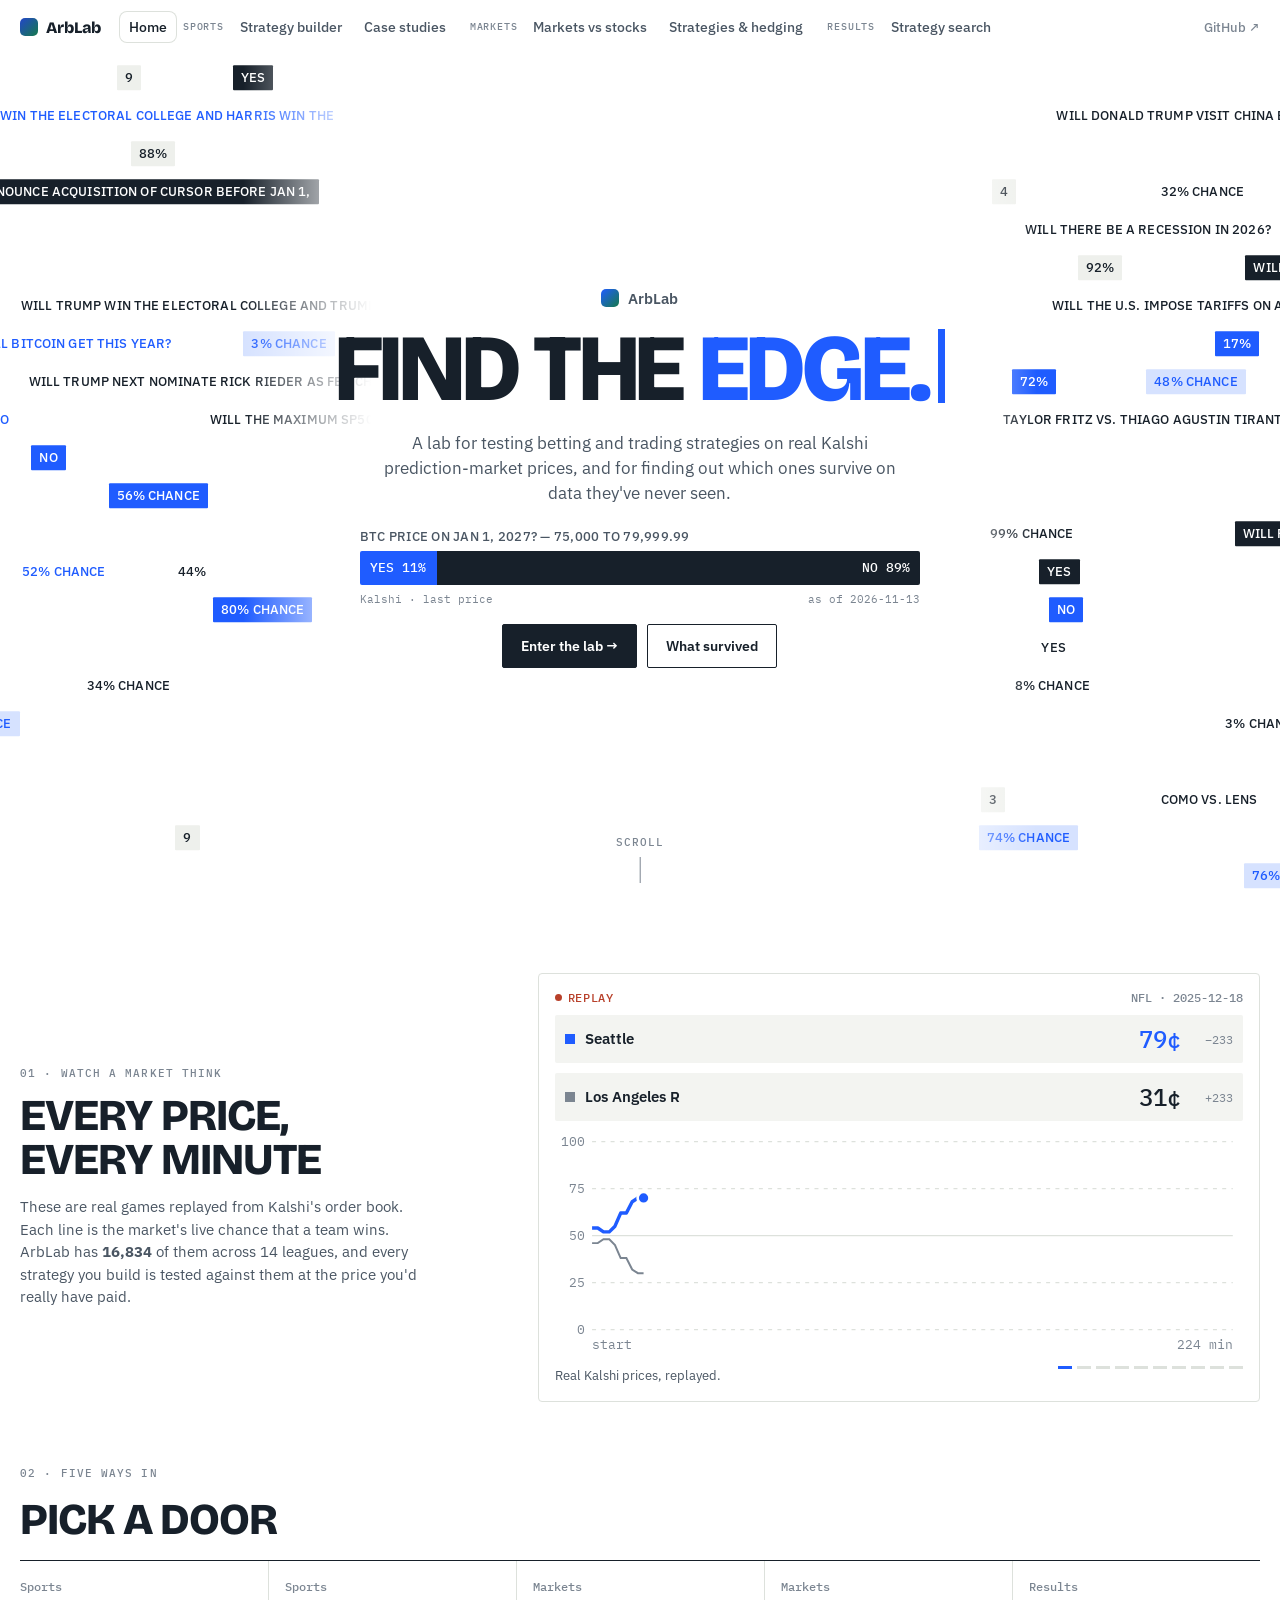
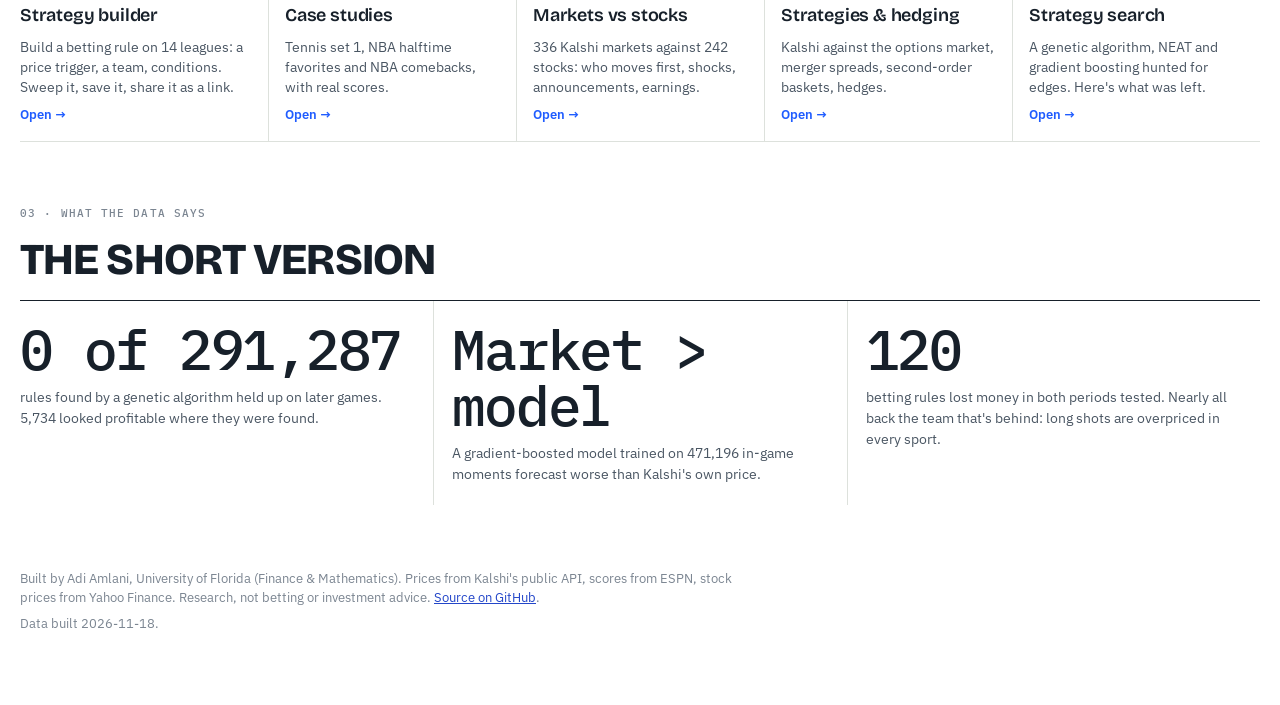
==== commit 8c82d8e1: "Rename to ArbLab and redesign the homepage hero A full-screen hero: real Kalshi market questions, pr" ====
--- a/app/index.html
+++ b/app/index.html
@@ -1,158 +1,141 @@
 <!doctype html>
 <html lang="en">
 <meta charset="utf-8">
-<title>Kalshi Edge Lab</title>
+<title>ArbLab</title>
 <meta name="viewport" content="width=device-width, initial-scale=1, viewport-fit=cover">
-<meta name="description" content="A research lab for prediction markets: backtest betting strategies on 16,834 games across 14 leagues, line Kalshi up against stocks, and see which strategies survive on data they have never seen.">
-<meta property="og:title" content="Kalshi Edge Lab">
-<meta property="og:description" content="Backtest betting strategies on real Kalshi prices across 14 leagues, test prediction markets against stocks, and see what survives out of sample.">
+<meta name="description" content="ArbLab: test betting and trading strategies on real Kalshi prediction-market prices. 16,834 games, 336 markets against stocks, and 113,916 machine-found strategies judged on data they never saw.">
+<meta property="og:title" content="ArbLab">
+<meta property="og:description" content="Test betting and trading strategies on real Kalshi prediction-market prices, and see what survives on data it has never seen.">
 <link rel="preconnect" href="https://fonts.googleapis.com">
 <link rel="stylesheet" href="https://fonts.googleapis.com/css2?family=Bricolage+Grotesque:opsz,wght@12..96,600;12..96,800&family=IBM+Plex+Sans:wght@400;500;600&family=IBM+Plex+Mono:wght@400;500&display=swap">
 <link rel="stylesheet" href="style.css">
 <style>
-/* Homepage: a hero that replays real games price by price, then the ways into the lab, then what the data says. */
-.hero { display: grid; grid-template-columns: minmax(0, 1.05fr) minmax(0, 1fr); gap: 36px; align-items: center; padding: 28px 0 8px }
-@media (max-width: 960px) { .hero { grid-template-columns: minmax(0, 1fr); gap: 24px } }
-.hero h1 { font-size: clamp(36px, 5.4vw, 64px); line-height: 1.02; letter-spacing: -0.025em }
-.hero h1 em { font-style: normal; background: linear-gradient(100deg, var(--accent), var(--good)); -webkit-background-clip: text; background-clip: text; color: transparent }
-.hero .lede { font-size: 17px; margin-top: 16px }
-.ctas { display: flex; gap: 10px; flex-wrap: wrap; margin-top: 22px }
-.cta { font: 600 14px var(--body); text-decoration: none; padding: 11px 16px; border-radius: 10px; border: 1px solid var(--line); color: var(--ink); background: var(--sheet) }
-.cta.primary { background: var(--ink); color: var(--bg); border-color: var(--ink) }
-.cta:hover { transform: translateY(-1px) } .cta { transition: transform .15s }
-
-.replay { background: var(--sheet); border: 1px solid var(--line); border-radius: 16px; padding: 16px 16px 12px; display: grid; gap: 10px; box-shadow: 0 20px 50px -30px rgba(0,0,0,.35); position: relative; overflow: hidden; min-width: 0 }
-.replay::before { content: ""; position: absolute; inset: 0; background-image: linear-gradient(var(--line-2) 1px, transparent 1px), linear-gradient(90deg, var(--line-2) 1px, transparent 1px); background-size: 28px 28px; opacity: .55; pointer-events: none }
-.replay > * { position: relative }
-.rhead { display: flex; justify-content: space-between; align-items: center; gap: 10px; font: 500 12px var(--mono); color: var(--ink-3) }
-.live { display: inline-flex; align-items: center; gap: 6px; color: var(--bad); font-weight: 500; text-transform: uppercase; letter-spacing: .06em }
-.live i { width: 7px; height: 7px; border-radius: 50%; background: var(--bad); animation: pulse 1.4s infinite }
-@keyframes pulse { 50% { opacity: .25 } }
-.board { display: grid; gap: 6px }
-.team { display: grid; grid-template-columns: 10px minmax(0, 1fr) auto auto; align-items: center; gap: 10px; padding: 8px 10px; border-radius: 10px; background: var(--bg) }
-.team .dot { width: 10px; height: 10px; border-radius: 3px }
-.team .nm { font-weight: 600; overflow: hidden; text-overflow: ellipsis; white-space: nowrap }
-.team .px { font: 500 26px var(--mono); font-variant-numeric: tabular-nums; min-width: 3.2ch; text-align: right }
-.team .od { font: 400 12px var(--mono); color: var(--ink-3); min-width: 6ch; text-align: right }
-.team.lead .px { color: var(--good) }
-.rchart svg { width: 100%; height: auto; display: block }
-.rchart text { fill: var(--ink-3); font: 10px var(--mono) }
-.rfoot { font-size: 12.5px; color: var(--ink-2); min-height: 18px; display: flex; justify-content: space-between; gap: 10px }
-.rfoot b { color: var(--ink) }
-.pips { display: flex; gap: 5px } .pips i { width: 16px; height: 3px; border-radius: 2px; background: var(--line) } .pips i.on { background: var(--accent) }
-
-.stats { display: grid; grid-template-columns: repeat(6, minmax(0, 1fr)); gap: 1px; background: var(--line); border: 1px solid var(--line); border-radius: 14px; overflow: hidden }
-@media (max-width: 960px) { .stats { grid-template-columns: repeat(3, minmax(0, 1fr)) } }
-@media (max-width: 520px) { .stats { grid-template-columns: repeat(2, minmax(0, 1fr)) } }
-.stat { background: var(--sheet); padding: 16px; display: grid; gap: 2px }
-.stat b { font: 500 clamp(22px, 2.6vw, 30px) var(--mono); font-variant-numeric: tabular-nums; letter-spacing: -0.02em }
-.stat span { font-size: 12.5px; color: var(--ink-2) }
-
-.tape { border-block: 1px solid var(--line); overflow: hidden; mask-image: linear-gradient(90deg, transparent, #000 6%, #000 94%, transparent); -webkit-mask-image: linear-gradient(90deg, transparent, #000 6%, #000 94%, transparent) }
-.tape-in { display: flex; gap: 30px; width: max-content; padding: 11px 0; animation: tape 90s linear infinite }
-.tape:hover .tape-in { animation-play-state: paused }
-@keyframes tape { to { transform: translateX(-50%) } }
-.tick { display: inline-flex; gap: 8px; align-items: baseline; white-space: nowrap; font-size: 13px; color: var(--ink-2) }
-.tick b { font: 500 13px var(--mono); color: var(--ink) }
-.tapecap { font: 500 11px var(--mono); color: var(--ink-3); letter-spacing: .06em; text-transform: uppercase; margin-bottom: 6px }
-
-section.block { display: grid; gap: 16px; padding-top: 18px }
-.block > h2 { font-size: clamp(24px, 3vw, 32px); font-weight: 800 }
-.block > .sub { color: var(--ink-2); max-width: 70ch; margin-top: -8px }
-.ways { display: grid; grid-template-columns: repeat(6, minmax(0, 1fr)); gap: 14px }
-.way { grid-column: span 2; background: var(--sheet); border: 1px solid var(--line); border-radius: 14px; padding: 16px; display: grid; gap: 8px; text-decoration: none; color: var(--ink); transition: border-color .15s, transform .15s; align-content: start; min-width: 0 }
-.way.wide { grid-column: span 3 }
-.way:hover { border-color: var(--ink-3); transform: translateY(-2px) }
-@media (max-width: 960px) { .ways { grid-template-columns: minmax(0, 1fr) } .way, .way.wide { grid-column: auto } }
-.way .k { font: 500 11px var(--mono); letter-spacing: .07em; text-transform: uppercase; color: var(--ink-3) }
-.way h3 { font-size: 19px }
-.way p { font-size: 14px; color: var(--ink-2) }
-.way .go { font: 600 13px var(--body); color: var(--accent) }
-.way svg { width: 100%; height: 74px; display: block }
-.draw { stroke-dasharray: var(--len); stroke-dashoffset: var(--len) }
-.seen .draw { animation: draw 1.8s ease forwards }
-@keyframes draw { to { stroke-dashoffset: 0 } }
-.bar { transform-origin: left center; transform: scaleX(0) } .seen .bar { animation: grow 1.2s cubic-bezier(.2,.8,.2,1) forwards }
-@keyframes grow { to { transform: scaleX(1) } }
-
-.steps { display: grid; grid-template-columns: repeat(3, minmax(0, 1fr)); gap: 14px }
-@media (max-width: 900px) { .steps { grid-template-columns: minmax(0, 1fr) } }
-.step { border-top: 2px solid var(--ink); padding-top: 12px; display: grid; gap: 6px }
-.step .n { font: 500 12px var(--mono); color: var(--ink-3) }
-.step p { font-size: 14px; color: var(--ink-2) }
-.facts { display: grid; grid-template-columns: repeat(3, minmax(0, 1fr)); gap: 14px }
+/* Home: a full-screen field of real prediction markets flashing on both sides, a minimal intro in the middle,
+   then a replay of a real game, the ways in, and three findings. */
+:root { --chip: #1f5cff; --chip-ink: #fff; --chip-soft: #d6e2ff; --chip-soft-ink: #1f5cff; --chip-grey: #eef0ec }
+@media (prefers-color-scheme: dark) { :root:not([data-theme="light"]) { --chip: #4d7dff; --chip-soft: #1c2a52; --chip-soft-ink: #a9c0ff; --chip-grey: #232a33 } }
+:root[data-theme="dark"] { --chip: #4d7dff; --chip-soft: #1c2a52; --chip-soft-ink: #a9c0ff; --chip-grey: #232a33 }
+body.home { background: var(--sheet) }
+body.home .sitebar { background: color-mix(in srgb, var(--sheet) 80%, transparent); border-bottom-color: transparent; margin-bottom: 0 }
+
+.arb-hero { position: relative; margin: 0 -16px; height: calc(100svh - 54px); min-height: 560px; overflow: hidden; background: var(--sheet) }
+.field { position: absolute; inset: 0; font: 500 clamp(11px, 1.05vw, 14px)/1 var(--body); letter-spacing: .01em; text-transform: uppercase; user-select: none }
+.row { position: absolute; left: 0; right: 0; height: 1px }
+.slot { position: absolute; top: 0; transform: translateY(-50%); white-space: nowrap; padding: 6px 8px; border-radius: 1px; color: var(--ink);
+  transition: opacity .35s ease, background-color .2s, color .2s; opacity: 0 }
+.slot.on { opacity: 1 }
+.slot.blue { color: var(--chip) }
+.slot.fill { background: var(--chip); color: var(--chip-ink) }
+.slot.ink { background: var(--ink); color: var(--sheet) }
+.slot.soft { background: var(--chip-soft); color: var(--chip-soft-ink) }
+.slot.grey { background: var(--chip-grey) }
+.slot.hot { background: var(--chip); color: var(--chip-ink); opacity: 1; transition: none }
+.field::after { content: ""; position: absolute; inset: 0; pointer-events: none;
+  background: linear-gradient(90deg, transparent 0, transparent 19%, var(--sheet) 29%, var(--sheet) 71%, transparent 81%, transparent 100%) }
+@media (max-width: 760px) { .scroll { display: none } .field::after { background: linear-gradient(180deg, transparent 0, var(--sheet) 26%, var(--sheet) 74%, transparent 100%) } }
+
+.core { position: absolute; inset: 0; display: grid; place-content: center; justify-items: center; text-align: center; gap: 18px; padding: 0 20px; z-index: 2; pointer-events: none }
+.core > * { pointer-events: auto }
+.mark { display: inline-flex; align-items: center; gap: 9px; font: 600 15px var(--body); color: var(--ink-2) }
+.mark i { width: 18px; height: 18px; border-radius: 5px; background: linear-gradient(135deg, var(--chip), var(--good)) }
+.big { font: 800 clamp(44px, 7.4vw, 104px)/.92 var(--display); letter-spacing: -0.035em; text-transform: uppercase; margin: 0 }
+.big .w { display: inline-block; min-width: 4.2ch; text-align: left; color: var(--chip) }
+.big .cur { display: inline-block; width: .08em; height: .78em; background: var(--chip); margin-left: .04em; vertical-align: -0.04em; animation: blink 1s steps(1) infinite }
+@keyframes blink { 50% { opacity: 0 } }
+.intro { max-width: 52ch; color: var(--ink-2); font-size: clamp(15px, 1.3vw, 17px); margin: 0 }
+.market { width: min(560px, 92vw); display: grid; gap: 7px; text-align: left; margin-top: 4px }
+.market .q { font: 500 12.5px var(--body); text-transform: uppercase; letter-spacing: .02em; color: var(--ink-2); white-space: nowrap; overflow: hidden; text-overflow: ellipsis; min-height: 15px }
+.market .bar { display: flex; height: 34px; border-radius: 2px; overflow: hidden; font: 500 13px var(--mono) }
+.market .yes, .market .no { display: flex; align-items: center; padding: 0 10px; white-space: nowrap; transition: flex-basis .9s cubic-bezier(.2,.8,.2,1) }
+.market .yes { background: var(--chip); color: var(--chip-ink); justify-content: flex-start }
+.market .no { background: var(--ink); color: var(--sheet); justify-content: flex-end }
+.market .meta { font: 400 11px var(--mono); color: var(--ink-3); display: flex; justify-content: space-between }
+.ctas { display: flex; gap: 10px; flex-wrap: wrap; justify-content: center }
+.cta { font: 600 14px var(--body); text-decoration: none; padding: 12px 18px; border-radius: 2px; border: 1px solid var(--ink); color: var(--ink); background: var(--sheet); transition: transform .15s }
+.cta.primary { background: var(--ink); color: var(--sheet) }
+.cta:hover { transform: translateY(-1px) }
+.scroll { position: absolute; bottom: 18px; left: 50%; transform: translateX(-50%); font: 500 11px var(--mono); letter-spacing: .1em; color: var(--ink-3); z-index: 2 }
+.scroll::after { content: ""; display: block; width: 1px; height: 26px; margin: 8px auto 0; background: var(--ink-3); animation: drop 1.8s ease-in-out infinite; transform-origin: top }
+@keyframes drop { 0% { transform: scaleY(0) } 50% { transform: scaleY(1) } 100% { transform: scaleY(1); opacity: 0 } }
+
+/* below the fold */
+.below { display: grid; gap: 64px; padding: 72px 0 24px }
+.sec { display: grid; gap: 18px }
+.sec .k { font: 500 11px var(--mono); letter-spacing: .1em; text-transform: uppercase; color: var(--ink-3) }
+.sec h2 { font: 800 clamp(28px, 3.6vw, 44px)/1 var(--display); letter-spacing: -0.02em; text-transform: uppercase }
+.duo { display: grid; grid-template-columns: minmax(0, .8fr) minmax(0, 1.2fr); gap: 36px; align-items: center }
+@media (max-width: 900px) { .duo { grid-template-columns: minmax(0, 1fr) } }
+.duo p { color: var(--ink-2); max-width: 46ch }
+.replay { border: 1px solid var(--line); border-radius: 4px; padding: 16px; display: grid; gap: 10px; background: var(--sheet); min-width: 0 }
+.rhead { display: flex; justify-content: space-between; font: 500 12px var(--mono); color: var(--ink-3); gap: 10px }
+.live { color: var(--bad); display: inline-flex; gap: 6px; align-items: center; text-transform: uppercase; letter-spacing: .06em }
+.live i { width: 7px; height: 7px; border-radius: 50%; background: var(--bad); animation: blink 1.2s steps(1) infinite }
+.team { display: grid; grid-template-columns: 10px minmax(0, 1fr) auto auto; gap: 10px; align-items: center; padding: 8px 10px; background: var(--bg); border-radius: 2px }
+.team .dot { width: 10px; height: 10px } .team .nm { font-weight: 600; overflow: hidden; text-overflow: ellipsis; white-space: nowrap }
+.team .px { font: 500 24px var(--mono); min-width: 3.4ch; text-align: right } .team .od { font: 12px var(--mono); color: var(--ink-3); min-width: 6ch; text-align: right }
+.team.lead .px { color: var(--chip) }
+.rchart svg { width: 100%; height: auto; display: block } .rchart text { fill: var(--ink-3); font: 10px var(--mono) }
+.rfoot { font-size: 12.5px; color: var(--ink-2); display: flex; justify-content: space-between; gap: 10px }
+.pips { display: flex; gap: 5px } .pips i { width: 14px; height: 3px; background: var(--line) } .pips i.on { background: var(--chip) }
+.ways { display: grid; grid-template-columns: repeat(5, minmax(0, 1fr)); border-top: 1px solid var(--ink) }
+@media (max-width: 1000px) { .ways { grid-template-columns: minmax(0, 1fr) } }
+.way { padding: 18px 16px 18px 0; display: grid; gap: 8px; align-content: start; text-decoration: none; color: var(--ink); border-bottom: 1px solid var(--line) }
+.way + .way { padding-left: 16px; border-left: 1px solid var(--line) }
+@media (max-width: 1000px) { .way + .way { padding-left: 0; border-left: 0 } }
+.way .n { font: 500 12px var(--mono); color: var(--ink-3) } .way h3 { font-size: 18px } .way p { font-size: 13.5px; color: var(--ink-2) }
+.way .go { font: 600 13px var(--body); color: var(--chip) } .way:hover h3 { color: var(--chip) }
+.facts { display: grid; grid-template-columns: repeat(3, minmax(0, 1fr)); gap: 0; border-top: 1px solid var(--ink) }
 @media (max-width: 900px) { .facts { grid-template-columns: minmax(0, 1fr) } }
-.fact { background: var(--sheet); border: 1px solid var(--line); border-radius: 14px; padding: 18px; display: grid; gap: 8px; align-content: start }
-.fact b { font: 500 clamp(30px, 3.6vw, 42px) var(--mono); letter-spacing: -0.03em }
-.fact p { font-size: 14px; color: var(--ink-2) }
-@media (prefers-reduced-motion: reduce) { .tape-in { animation: none } .draw { stroke-dashoffset: 0 } .bar { transform: none } .live i { animation: none } .cta, .way { transition: none } }
+.fact { padding: 20px 18px 20px 0; display: grid; gap: 10px; align-content: start }
+.fact + .fact { padding-left: 18px; border-left: 1px solid var(--line) }
+@media (max-width: 900px) { .fact + .fact { padding-left: 0; border-left: 0; border-top: 1px solid var(--line) } }
+.fact b { font: 500 clamp(34px, 4.4vw, 56px)/1 var(--mono); letter-spacing: -0.04em } .fact p { color: var(--ink-2); font-size: 14px }
+@media (prefers-reduced-motion: reduce) { .big .cur, .live i, .scroll::after { animation: none } .slot, .market .yes, .market .no { transition: none } }
 </style>
-<body>
-<div class="wrap">
-  <section class="hero">
-    <div>
-      <span class="eyebrow">A research lab for prediction markets</span>
-      <h1 style="margin-top:10px">Find the edge.<br><em>Or prove there isn't one.</em></h1>
-      <p class="lede">Test betting strategies on real Kalshi prices across 14 leagues, line prediction markets up against the stock market, and see which ideas survive on data they've never seen. Every bet is priced at the real ask, after fees, with no peeking ahead.</p>
-      <div class="ctas"><a class="cta primary" href="sports.html">Open the strategy builder →</a><a class="cta" href="findings.html">See what survived</a></div>
+<body class="home">
+<section class="arb-hero" aria-label="ArbLab">
+  <div class="field" id="field" aria-hidden="true"></div>
+  <div class="core">
+    <span class="mark"><i aria-hidden="true"></i>ArbLab</span>
+    <h1 class="big">Find the <span class="w" id="word">edge</span><span class="cur" aria-hidden="true"></span></h1>
+    <p class="intro">A lab for testing betting and trading strategies on real Kalshi prediction-market prices, and for finding out which ones survive on data they've never seen.</p>
+    <div class="market" id="market" aria-live="off">
+      <span class="q" id="mq">&nbsp;</span>
+      <div class="bar"><span class="yes" id="myes">YES</span><span class="no" id="mno">NO</span></div>
+      <span class="meta"><span>Kalshi · last price</span><span id="masof"></span></span>
     </div>
-    <div class="replay" aria-live="off">
+    <div class="ctas"><a class="cta primary" href="sports.html">Enter the lab →</a><a class="cta" href="findings.html">What survived</a></div>
+  </div>
+  <span class="scroll">SCROLL</span>
+</section>
+
+<div class="wrap below">
+  <section class="sec duo">
+    <div style="display:grid;gap:14px"><span class="k">01 · Watch a market think</span><h2>Every price, every minute</h2>
+      <p>These are real games replayed from Kalshi's order book. Each line is the market's live chance that a team wins. ArbLab has <b id="ngames">16,834</b> of them across 14 leagues, and every strategy you build is tested against them at the price you'd really have paid.</p></div>
+    <div class="replay">
       <div class="rhead"><span class="live"><i></i>Replay</span><span id="rmeta">—</span></div>
-      <div class="board">
-        <div class="team" id="tA"><i class="dot" style="background:var(--accent)"></i><span class="nm">—</span><span class="px">—</span><span class="od"></span></div>
-        <div class="team" id="tB"><i class="dot" style="background:var(--ink-3)"></i><span class="nm">—</span><span class="px">—</span><span class="od"></span></div>
-      </div>
+      <div class="team" id="tA"><i class="dot" style="background:var(--chip)"></i><span class="nm">—</span><span class="px">—</span><span class="od"></span></div>
+      <div class="team" id="tB"><i class="dot" style="background:var(--ink-3)"></i><span class="nm">—</span><span class="px">—</span><span class="od"></span></div>
       <div class="rchart"><svg id="rsvg" viewBox="0 0 520 170" role="img" aria-label="Win probability during a real game"></svg></div>
       <div class="rfoot"><span id="rnote">Real Kalshi prices, replayed.</span><span class="pips" id="pips"></span></div>
     </div>
   </section>
 
-  <div class="stats" id="stats"></div>
-
-  <div>
-    <p class="tapecap" id="tapecap">Kalshi markets</p>
-    <div class="tape"><div class="tape-in" id="tape"></div></div>
-  </div>
-
-  <section class="block">
-    <h2>Five ways in</h2>
-    <p class="sub">Two sports labs, two markets labs, and one page that tells you which ideas held up.</p>
-    <div class="ways" id="ways">
-      <a class="way wide" href="sports.html"><span class="k">Sports · build</span><h3>Strategy builder</h3>
-        <svg viewBox="0 0 300 74" aria-hidden="true"><path class="draw" style="--len:420" d="M0,30 C30,28 45,22 60,26 S90,44 110,50 S140,62 150,58 S175,30 190,34 S220,20 240,18 S270,12 300,10" fill="none" stroke="var(--accent)" stroke-width="2.5"/><line x1="0" x2="300" y1="56" y2="56" stroke="var(--line)" stroke-dasharray="4 4"/><circle cx="150" cy="58" r="5" fill="var(--warn)"/><text x="158" y="70" font-size="10" fill="var(--ink-3)" font-family="IBM Plex Mono">falls to 30¢ → buy</text></svg>
-        <p>Pick a trigger (“the favorite falls to 30¢”, “a 15¢ crash in 10 minutes”), who to back, which leagues and conditions. Sweep the threshold, save it, compare it, share it as a link.</p><span class="go">16,834 games · 14 leagues →</span></a>
-      <a class="way wide" href="research.html"><span class="k">Sports · examples</span><h3>Case studies</h3>
-        <svg viewBox="0 0 300 74" aria-hidden="true"><rect class="bar" x="0" y="8" width="150" height="14" rx="4" fill="var(--good)" style="animation-delay:.1s"/><rect class="bar" x="0" y="30" width="80" height="14" rx="4" fill="var(--good)" style="animation-delay:.25s"/><rect class="bar" x="0" y="52" width="280" height="14" rx="4" fill="var(--bad)" style="animation-delay:.4s"/>
-          <g font-size="10" font-family="IBM Plex Mono" fill="var(--ink-3)"><text x="156" y="19">tennis: set-1 winners 78.9%</text><text x="86" y="41">NBA: losing favorite +9.5%</text></g></svg>
-        <p>The three original studies, rebuilt with real scores: does winning set 1 decide a tennis match, should you back a favorite losing at halftime, and is a 20-point comeback worth the price?</p><span class="go">Tennis and NBA →</span></a>
-      <a class="way" href="stocks.html"><span class="k">Markets</span><h3>Markets vs stocks</h3>
-        <svg viewBox="0 0 300 74" aria-hidden="true"><path class="draw" style="--len:380" d="M0,50 L40,46 L70,52 L100,30 L130,34 L160,22 L190,26 L220,14 L260,18 L300,8" fill="none" stroke="var(--accent)" stroke-width="2.5"/><path class="draw" style="--len:380;animation-delay:.3s" d="M0,56 L40,52 L70,58 L100,40 L130,38 L160,30 L190,34 L220,24 L260,22 L300,16" fill="none" stroke="var(--ink-3)" stroke-width="2"/></svg>
-        <p>336 Kalshi markets (Fed, tariffs, elections, bitcoin) against 242 stocks: who moves first, hourly shocks, announcements and earnings calls.</p><span class="go">Explore →</span></a>
-      <a class="way" href="strategies.html"><span class="k">Markets</span><h3>Strategies &amp; hedging</h3>
-        <svg viewBox="0 0 300 74" aria-hidden="true"><path class="draw" style="--len:420" d="M0,37 L30,20 L60,55 L90,15 L120,60 L150,25 L180,62 L210,18 L240,58 L270,22 L300,40" fill="none" stroke="var(--market)" stroke-width="1.8"/><path class="draw" style="--len:330;animation-delay:.4s" d="M0,37 L30,33 L60,41 L90,32 L120,42 L150,35 L180,43 L210,34 L240,41 L270,35 L300,38" fill="none" stroke="var(--good)" stroke-width="2.5"/></svg>
-        <p>Price Kalshi against the options market, trade a takeover spread against Kalshi's deal odds, and hedge a stock with a contract.</p><span class="go">Explore →</span></a>
-      <a class="way" href="findings.html"><span class="k">Results</span><h3>Strategy search</h3>
-        <svg viewBox="0 0 300 74" aria-hidden="true" id="funnelsvg"></svg>
-        <p>A genetic algorithm, NEAT neural networks and a gradient-boosted model searched for strategies. Here's what was left after a held-back test.</p><span class="go">See what survived →</span></a>
+  <section class="sec"><span class="k">02 · Five ways in</span><h2>Pick a door</h2>
+    <div class="ways">
+      <a class="way" href="sports.html"><span class="n">Sports</span><h3>Strategy builder</h3><p>Build a betting rule on 14 leagues: a price trigger, a team, conditions. Sweep it, save it, share it as a link.</p><span class="go">Open →</span></a>
+      <a class="way" href="research.html"><span class="n">Sports</span><h3>Case studies</h3><p>Tennis set 1, NBA halftime favorites and NBA comebacks, with real scores.</p><span class="go">Open →</span></a>
+      <a class="way" href="stocks.html"><span class="n">Markets</span><h3>Markets vs stocks</h3><p>336 Kalshi markets against 242 stocks: who moves first, shocks, announcements, earnings.</p><span class="go">Open →</span></a>
+      <a class="way" href="strategies.html"><span class="n">Markets</span><h3>Strategies &amp; hedging</h3><p>Kalshi against the options market, merger spreads, second-order baskets, hedges.</p><span class="go">Open →</span></a>
+      <a class="way" href="findings.html"><span class="n">Results</span><h3>Strategy search</h3><p>A genetic algorithm, NEAT and gradient boosting hunted for edges. Here's what was left.</p><span class="go">Open →</span></a>
     </div>
   </section>
 
-  <section class="block">
-    <h2>How every number is made</h2>
-    <div class="steps">
-      <div class="step"><span class="n">01 · Real prices</span><h3>You pay what you'd really pay</h3><p>Every bet buys at the real ask from Kalshi's minute-by-minute order book, $10 at a time, minus Kalshi's fee. Empty order books are never traded.</p></div>
-      <div class="step"><span class="n">02 · No peeking</span><h3>Only what you knew at the time</h3><p>A rule sees prices up to the moment it fires and fills 1–2 minutes later. <span id="ntests">Automated</span> tests rewrite the future of real games and check that no bet changes.</p></div>
-      <div class="step"><span class="n">03 · Held-back test</span><h3>Found on one period, judged on another</h3><p>Ideas are searched on older games, chosen on newer ones, and tested once on the newest, with a correction for how many ideas were tried.</p></div>
-    </div>
-  </section>
-
-  <section class="block">
-    <h2>What the data says</h2>
-    <div class="facts" id="facts"></div>
-  </section>
+  <section class="sec"><span class="k">03 · What the data says</span><h2>The short version</h2><div class="facts" id="facts"></div></section>
 
   <footer>
-    <p>Built by Adi Amlani, University of Florida (Finance &amp; Mathematics). Prices from Kalshi's public API, scores from ESPN, stock prices from Yahoo Finance. Research, not betting or investment advice.</p>
+    <p>Built by Adi Amlani, University of Florida (Finance &amp; Mathematics). Prices from Kalshi's public API, scores from ESPN, stock prices from Yahoo Finance. Research, not betting or investment advice. <a href="https://github.com/adiamlani130/KalshiArbitrageBettor">Source on GitHub</a>.</p>
     <p id="built"></p>
   </footer>
 </div>
@@ -164,88 +147,144 @@
   const calm = matchMedia("(prefers-reduced-motion: reduce)").matches;
   const esc = (s) => String(s ?? "").replace(/[&<>"]/g, (c) => ({ "&": "&amp;", "<": "&lt;", ">": "&gt;", '"': "&quot;" }[c]));
   const fmt = (n) => Number(n).toLocaleString();
-
-  // Number scramble: digits flicker through random values, then settle left to right.
-  function scramble(el, text, ms = 900) {
-    const token = (el._tok = (el._tok || 0) + 1);          // only the newest scramble on an element may write
+  const pick = (a) => a[Math.floor(Math.random() * a.length)];
+  const GLYPHS = "ABCDEFGHIJKLMNOPQRSTUVWXYZ";
+
+  // Scramble: characters flicker, then settle left to right. Only the newest call on an element may write.
+  function scramble(el, text, ms = 500, set = "digits") {
+    const tok = (el._tok = (el._tok || 0) + 1);
     if (calm) { el.textContent = text; return; }
     const t0 = performance.now();
-    const tick = (now) => { if (el._tok !== token) return; const k = Math.min(1, (now - t0) / ms), fixed = Math.floor(k * text.length);
-      el.textContent = [...text].map((ch, i) => i < fixed || !/\d/.test(ch) ? ch : String(Math.floor(Math.random() * 10))).join("");
+    const tick = (now) => { if (el._tok !== tok) return; const k = Math.min(1, (now - t0) / ms), fixed = Math.floor(k * text.length);
+      el.textContent = [...text].map((ch, i) => i < fixed || ch === " " || ch === "." || ch === "%" ? ch : set === "digits" ? (/\d/.test(ch) ? String(Math.floor(Math.random() * 10)) : ch) : GLYPHS[Math.floor(Math.random() * GLYPHS.length)]).join("");
       if (k < 1) requestAnimationFrame(tick); };
     requestAnimationFrame(tick);
   }
-  const seen = new IntersectionObserver((es) => es.forEach((e) => { if (e.isIntersecting) { e.target.classList.add("seen"); e.target.dispatchEvent(new Event("seen")); seen.unobserve(e.target); } }), { threshold: 0.3 });
-
-  // ---------------------------------------------------------------- stats
-  const st = H.stats, F = H.findings || {};
-  const items = [[st.games, "games with minute-by-minute prices"], [st.leagues, "leagues and tours"], [st.markets, "Kalshi markets vs stocks"],
-                 [st.stocks, "stocks and ETFs"], [st.rules, "strategies scored by machine"], [st.tests, "automated tests"]];
-  $("stats").innerHTML = items.map(([v, l]) => `<div class="stat"><b data-v="${fmt(v)}">${fmt(v).replace(/\d/g, "0")}</b><span>${esc(l)}</span></div>`).join("");
-  $("stats").addEventListener("seen", () => $("stats").querySelectorAll("b").forEach((b, i) => setTimeout(() => scramble(b, b.dataset.v, 1100), i * 90)));
-  seen.observe($("stats"));
-  $("ntests").textContent = `${st.tests} automated`;
-
-  // ---------------------------------------------------------------- ticker tape (real last prices)
-  const tk = (H.tape || []).map((m) => `<span class="tick">${esc(m.t)} <b>${m.p}%</b><span class="${m.d >= 0 ? "pos" : "neg"}">${m.d >= 0 ? "▲" : "▼"} ${Math.abs(m.d).toFixed(1)}</span></span>`).join("");
-  $("tape").innerHTML = tk + tk;
-  $("tapecap").textContent = `Kalshi markets · last price as of ${H.asof} · change over 5 trading days`;
-
-  // ---------------------------------------------------------------- funnel mini-chart
-  const fu = F.funnel;
-  if (fu) {
-    const rows = [["scored", fu.evaluated], ["good in search", fu.train_good], ["validated", fu.validated], ["confirmed", fu.confirmed]];
-    const mx = Math.log10(fu.evaluated + 1);
-    $("funnelsvg").innerHTML = rows.map(([l, v], i) => `<rect class="bar" style="animation-delay:${i * .15}s" x="0" y="${2 + i * 18}" width="${Math.max(3, 300 * Math.log10(v + 1) / mx * .62)}" height="13" rx="3" fill="${i === 3 ? "var(--good)" : "var(--accent)"}" opacity="${1 - i * .15}"/>
-      <text x="${Math.max(3, 300 * Math.log10(v + 1) / mx * .62) + 6}" y="${12 + i * 18}" font-size="10" font-family="IBM Plex Mono" fill="var(--ink-3)">${fmt(v)} ${l}</text>`).join("");
-  }
-  document.querySelectorAll(".way").forEach((w) => seen.observe(w));
-
-  // ---------------------------------------------------------------- what the data says
+
+  // ---------------------------------------------------------------- the field: real markets flashing on both sides
+  const CH = H.chips || [];
+  function token() {
+    const r = Math.random(), m = pick(CH) || ["", 50], p = Math.max(1, Math.min(99, m[1] || Math.round(Math.random() * 98) + 1));
+    if (r < 0.26) return { t: m[0], c: pick(["", "", "blue", "ink"]) };                          // a real question
+    if (r < 0.56) return { t: `${p}% CHANCE`, c: pick(["", "blue", "fill", "soft", "ink", ""]) };   // its price
+    if (r < 0.74) return { t: `${p}%`, c: pick(["", "blue", "fill", "soft", "grey", "ink"]) };
+    if (r < 0.92) return { t: pick(["YES", "NO"]), c: pick(["", "blue", "fill", "ink", "ink"]) };
+    return { t: String(1 + Math.floor(Math.random() * 9)), c: "grey" };
+  }
+  const field = $("field"), slots = [];
+  function layout() {
+    field.innerHTML = ""; slots.length = 0;
+    const W = field.clientWidth, Hh = field.clientHeight, gap = Math.max(30, Math.min(38, Hh / 22)), rows = Math.floor(Hh / gap);
+    const narrow = W < 760;
+    for (let r = 0; r < rows; r++) {
+      const row = document.createElement("div"); row.className = "row"; row.style.top = (gap * (r + 0.6)) + "px"; field.appendChild(row);
+      const zones = narrow ? [[-0.15, 1.05]] : [[-0.12, 0.22], [0.76, 1.08]];
+      for (const [a, b] of zones) {
+        let x = a + Math.random() * 0.06;
+        while (x < b) {
+          const s = document.createElement("span"); s.className = "slot"; s.style.left = (x * 100).toFixed(2) + "%"; row.appendChild(s);
+          slots.push(s); x += narrow ? 0.16 + Math.random() * 0.2 : 0.07 + Math.random() * 0.13;
+        }
+      }
+    }
+    for (const s of slots) if (Math.random() < 0.55) set(s, true);
+  }
+  function set(s, instant) {
+    const k = token(); s.className = "slot " + k.c;
+    s.textContent = k.t;                                  // final text first, so its width is known
+    // a new chip pushes out anything it would overlap in its row
+    const a = s.offsetLeft - 8, b = s.offsetLeft + s.offsetWidth + 8; let pushed = false;
+    for (const o of s.parentElement.children) {
+      if (o === s || !(o.classList.contains("on") || o._busy)) continue;
+      if (o.offsetLeft < b && o.offsetLeft + o.offsetWidth > a) { if (instant || o._busy) { s.className = "slot"; return; } o.classList.remove("on"); pushed = true; }
+    }
+    // wait for anything pushed out to finish fading before appearing
+    s._busy = true; clearTimeout(s._t);
+    s._t = setTimeout(() => { s._busy = false; if (!instant && !calm && k.t.length <= 14) scramble(s, k.t, 380, /%/.test(k.t) ? "digits" : "glyphs"); s.classList.add("on"); }, pushed ? 360 : 16);
+  }
+  let running = true;
+  function tick() {
+    if (running && slots.length) {
+      for (let k = 0; k < 3; k++) {
+        const s = pick(slots);
+        if (s._busy) continue;
+        if (s.classList.contains("on") && Math.random() < 0.45) { s.classList.remove("on"); }
+        else set(s);
+      }
+    }
+    setTimeout(tick, 90);
+  }
+  layout(); if (!calm) tick();
+  let rz; addEventListener("resize", () => { clearTimeout(rz); rz = setTimeout(layout, 200); });
+  new IntersectionObserver((e) => (running = e[0].isIntersecting)).observe(field);
+  document.addEventListener("visibilitychange", () => (running = !document.hidden));
+  // the pointer lights up nearby markets
+  if (!calm) field.parentElement.addEventListener("pointermove", (e) => {
+    for (const s of slots) { if (!s.classList.contains("on")) continue;
+      const r = s.getBoundingClientRect(); if (Math.abs(r.left + r.width / 2 - e.clientX) < 70 && Math.abs(r.top + r.height / 2 - e.clientY) < 22) {
+        s.classList.add("hot"); clearTimeout(s._hot); s._hot = setTimeout(() => s.classList.remove("hot"), 420); } }
+  });
+
+  // ---------------------------------------------------------------- the headline word
+  const WORDS = ["edge.", "arb.", "lag.", "misprice.", "signal.", "edge."];
+  let wi = 0;
+  if (!calm) setInterval(() => { wi = (wi + 1) % WORDS.length; scramble($("word"), WORDS[wi].toUpperCase(), 650, "glyphs"); }, 2600);
+  $("word").textContent = WORDS[0].toUpperCase();
+
+  // ---------------------------------------------------------------- the market of the moment (real, last price)
+  const live = (H.tape || []).filter((m) => m.p >= 4 && m.p <= 96);
+  let mi = 0;
+  function market() {
+    const m = live[mi % live.length]; if (!m) { $("market").hidden = true; return; }
+    scramble($("mq"), m.t.toUpperCase(), 600, "glyphs");
+    $("myes").style.flexBasis = "50%"; $("mno").style.flexBasis = "50%";
+    setTimeout(() => { $("myes").style.flexBasis = Math.max(14, m.p) + "%"; $("mno").style.flexBasis = Math.max(14, 100 - m.p) + "%";
+      scramble($("myes"), `YES ${m.p}%`, 700); scramble($("mno"), `NO ${100 - m.p}%`, 700); }, calm ? 0 : 450);
+    $("masof").textContent = `as of ${H.asof}`;
+    mi++;
+  }
+  market(); if (!calm) setInterval(market, 4200);
+
+  // ---------------------------------------------------------------- facts
+  const F = H.findings || {}, st = H.stats;
+  $("ngames").textContent = fmt(st.games);
   const facts = [];
-  if (F.losers != null) facts.push([`${F.losers}`, "betting rules lost money in both the search period and on later games. Nearly all of them back the team that's behind: long shots are overpriced in every sport."]);
-  if (F.same != null) facts.push([`${F.same} vs ${F.lead ?? 0}`, "market-stock links that held up when moving together on the same day, against links where Kalshi led the stock by a day. They move together; neither leads."]);
-  if (F.gbm) facts.push([F.gbm.market_test <= F.gbm.model_test ? "Market wins" : "Model wins",
-    `A gradient-boosted model trained on ${fmt(st.points)} in-game moments scored ${F.gbm.model_test.toFixed(4)} on later games; Kalshi's own price scored ${F.gbm.market_test.toFixed(4)} (lower is better).`]);
-  else if (F.tested) facts.push([`${F.survived} of ${fmt(F.tested)}`, "rules that looked profitable in the search period still did on later games."]);
+  if (F.funnel) facts.push([`0 of ${fmt(F.funnel.evaluated)}`, `rules found by a genetic algorithm held up on later games. ${fmt(F.funnel.train_good)} looked profitable where they were found.`]);
+  if (F.gbm) facts.push([F.gbm.market_test <= F.gbm.model_test ? "Market > model" : "Model > market", `A gradient-boosted model trained on ${fmt(st.points)} in-game moments forecast worse than Kalshi's own price.`]);
+  if (F.losers != null) facts.push([String(F.losers), "betting rules lost money in both periods tested. Nearly all back the team that's behind: long shots are overpriced in every sport."]);
   $("facts").innerHTML = facts.map(([b, p]) => `<div class="fact"><b data-v="${esc(b)}">${esc(b)}</b><p>${esc(p)}</p></div>`).join("");
-  $("facts").addEventListener("seen", () => $("facts").querySelectorAll("b").forEach((b) => scramble(b, b.dataset.v, 900))); seen.observe($("facts"));
+  new IntersectionObserver((es, o) => es.forEach((e) => { if (e.isIntersecting) { e.target.querySelectorAll("b").forEach((b) => scramble(b, b.dataset.v, 900)); o.disconnect(); } }), { threshold: 0.3 }).observe($("facts"));
 
   // ---------------------------------------------------------------- replay: real games, price by price
-  const G = H.games || []; if (!G.length) return;
-  const W = 520, Ht = 170, L = 28, R = 8, T = 8, B = 20, X = (i, n) => L + (W - L - R) * i / Math.max(1, n - 1), Y = (v) => T + (Ht - T - B) * (1 - v / 100);
-  const odds = (p) => p <= 0 || p >= 100 ? "" : p >= 50 ? "−" + Math.round(100 * p / (100 - p)) : "+" + Math.round(100 * (100 - p) / p);
-  const grid = [0, 25, 50, 75, 100].map((v) => `<line x1="${L}" x2="${W - R}" y1="${Y(v)}" y2="${Y(v)}" stroke="var(--line)" stroke-dasharray="${v === 50 ? "0" : "3 4"}"/><text x="${L - 5}" y="${Y(v) + 3}" text-anchor="end">${v}</text>`).join("");
-  let gi = 0, last = [-1, -1];
-  $("pips").innerHTML = G.map(() => "<i></i>").join("");
-  function show(k) {
-    const g = G[k], n = g.path.length, b = g.path.map((v) => 100 - v);
-    $("rmeta").textContent = `${g.league} · ${g.date}`;
-    $("tA").querySelector(".nm").textContent = g.a; $("tB").querySelector(".nm").textContent = g.b;
-    $("pips").querySelectorAll("i").forEach((p, j) => p.classList.toggle("on", j === k));
-    $("rnote").innerHTML = g.two ? "Real Kalshi prices, replayed." : "Real Kalshi prices, replayed (a draw is also possible).";
-    const path = (arr, upto) => arr.slice(0, upto + 1).map((v, i) => `${i ? "L" : "M"}${X(i, n).toFixed(1)},${Y(v).toFixed(1)}`).join("");
-    const draw = (upto) => {
-      upto = Math.max(0, Math.min(n - 1, upto | 0));
-      $("rsvg").innerHTML = grid + `<text x="${W - R}" y="${Ht - 5}" text-anchor="end">${g.mins} min</text><text x="${L}" y="${Ht - 5}">start</text>`
-        + `<path d="${path(b, upto)}" fill="none" stroke="var(--ink-3)" stroke-width="1.6" opacity="${g.two ? .8 : 0}"/>`
-        + `<path d="${path(g.path, upto)}" fill="none" stroke="var(--accent)" stroke-width="2.6" stroke-linejoin="round"/>`
-        + `<circle cx="${X(upto, n)}" cy="${Y(g.path[upto])}" r="4.5" fill="var(--accent)" stroke="var(--sheet)" stroke-width="2"/>`;
-      const pa = g.path[upto], pb = g.two ? 100 - pa : null;
-      for (const [el, v, j] of [[$("tA"), pa, 0], [$("tB"), pb, 1]]) {
-        if (v == null) { el.querySelector(".px").textContent = "—"; el.querySelector(".od").textContent = ""; continue; }
-        if (v !== last[j]) { scramble(el.querySelector(".px"), v + "¢", 160); el.querySelector(".od").textContent = odds(v); last[j] = v; }
-      }
-      $("tA").classList.toggle("lead", pa > 50); $("tB").classList.toggle("lead", pb != null && pb > 50);
+  const G = H.games || [];
+  if (G.length) {
+    const W = 520, Ht = 170, L = 28, R = 8, T = 8, B = 20, X = (i, n) => L + (W - L - R) * i / Math.max(1, n - 1), Y = (v) => T + (Ht - T - B) * (1 - v / 100);
+    const odds = (p) => p <= 0 || p >= 100 ? "" : p >= 50 ? "−" + Math.round(100 * p / (100 - p)) : "+" + Math.round(100 * (100 - p) / p);
+    const grid = [0, 25, 50, 75, 100].map((v) => `<line x1="${L}" x2="${W - R}" y1="${Y(v)}" y2="${Y(v)}" stroke="var(--line)" stroke-dasharray="${v === 50 ? "0" : "3 4"}"/><text x="${L - 5}" y="${Y(v) + 3}" text-anchor="end">${v}</text>`).join("");
+    let gi = 0, last = [-1, -1], started = false;
+    $("pips").innerHTML = G.map(() => "<i></i>").join("");
+    const show = (k) => {
+      const g = G[k], n = g.path.length, b = g.path.map((v) => 100 - v);
+      $("rmeta").textContent = `${g.league} · ${g.date}`; $("tA").querySelector(".nm").textContent = g.a; $("tB").querySelector(".nm").textContent = g.b;
+      $("pips").querySelectorAll("i").forEach((p, j) => p.classList.toggle("on", j === k)); $("rnote").textContent = "Real Kalshi prices, replayed.";
+      const path = (arr, u) => arr.slice(0, u + 1).map((v, i) => `${i ? "L" : "M"}${X(i, n).toFixed(1)},${Y(v).toFixed(1)}`).join("");
+      const draw = (u) => { u = Math.max(0, Math.min(n - 1, u | 0));
+        $("rsvg").innerHTML = grid + `<text x="${W - R}" y="${Ht - 5}" text-anchor="end">${g.mins} min</text><text x="${L}" y="${Ht - 5}">start</text>`
+          + (g.two ? `<path d="${path(b, u)}" fill="none" stroke="var(--ink-3)" stroke-width="1.5"/>` : "")
+          + `<path d="${path(g.path, u)}" fill="none" stroke="var(--chip)" stroke-width="2.6" stroke-linejoin="round"/><circle cx="${X(u, n)}" cy="${Y(g.path[u])}" r="4.5" fill="var(--chip)" stroke="var(--sheet)" stroke-width="2"/>`;
+        const pa = g.path[u], pb = g.two ? 100 - pa : null;
+        for (const [el, v, j] of [[$("tA"), pa, 0], [$("tB"), pb, 1]]) {
+          if (v == null) { el.querySelector(".px").textContent = "—"; el.querySelector(".od").textContent = ""; continue; }
+          if (v !== last[j]) { scramble(el.querySelector(".px"), v + "¢", 160); el.querySelector(".od").textContent = odds(v); last[j] = v; } }
+        $("tA").classList.toggle("lead", pa > 50); $("tB").classList.toggle("lead", pb != null && pb > 50); };
+      if (calm) { draw(n - 1); $("rnote").innerHTML = `Final: <b>${esc(g.winner || "draw")}</b>`; return; }
+      const t0 = performance.now(), dur = 6500;
+      const step = (now) => { const q = Math.min(1, (now - t0) / dur); draw(Math.round(q * (n - 1)));
+        if (q < 1) requestAnimationFrame(step); else { $("rnote").innerHTML = `Final: <b>${esc(g.winner || "draw")}</b> ${g.winner ? "won" : ""}`; setTimeout(() => { gi = (gi + 1) % G.length; last = [-1, -1]; show(gi); }, 2200); } };
+      requestAnimationFrame(step);
     };
-    if (calm) { draw(n - 1); $("rnote").innerHTML = `Final: <b>${esc(g.winner || "draw")}</b>`; return; }
-    const t0 = performance.now(), dur = 6500;
-    const step = (now) => { const k2 = Math.min(1, (now - t0) / dur), upto = Math.round(k2 * (n - 1)); draw(upto);
-      if (k2 < 1) requestAnimationFrame(step);
-      else { $("rnote").innerHTML = `Final: <b>${esc(g.winner || "draw")}</b> ${g.winner ? "won" : ""}`; setTimeout(() => { gi = (gi + 1) % G.length; last = [-1, -1]; show(gi); }, 2200); } };
-    requestAnimationFrame(step);
-  }
-  show(0);
+    new IntersectionObserver((es, o) => es.forEach((e) => { if (e.isIntersecting && !started) { started = true; show(0); o.disconnect(); } }), { threshold: 0.2 }).observe($("rsvg"));
+  }
   $("built").textContent = `Data built ${H.built}.`;
 })();
 </script>
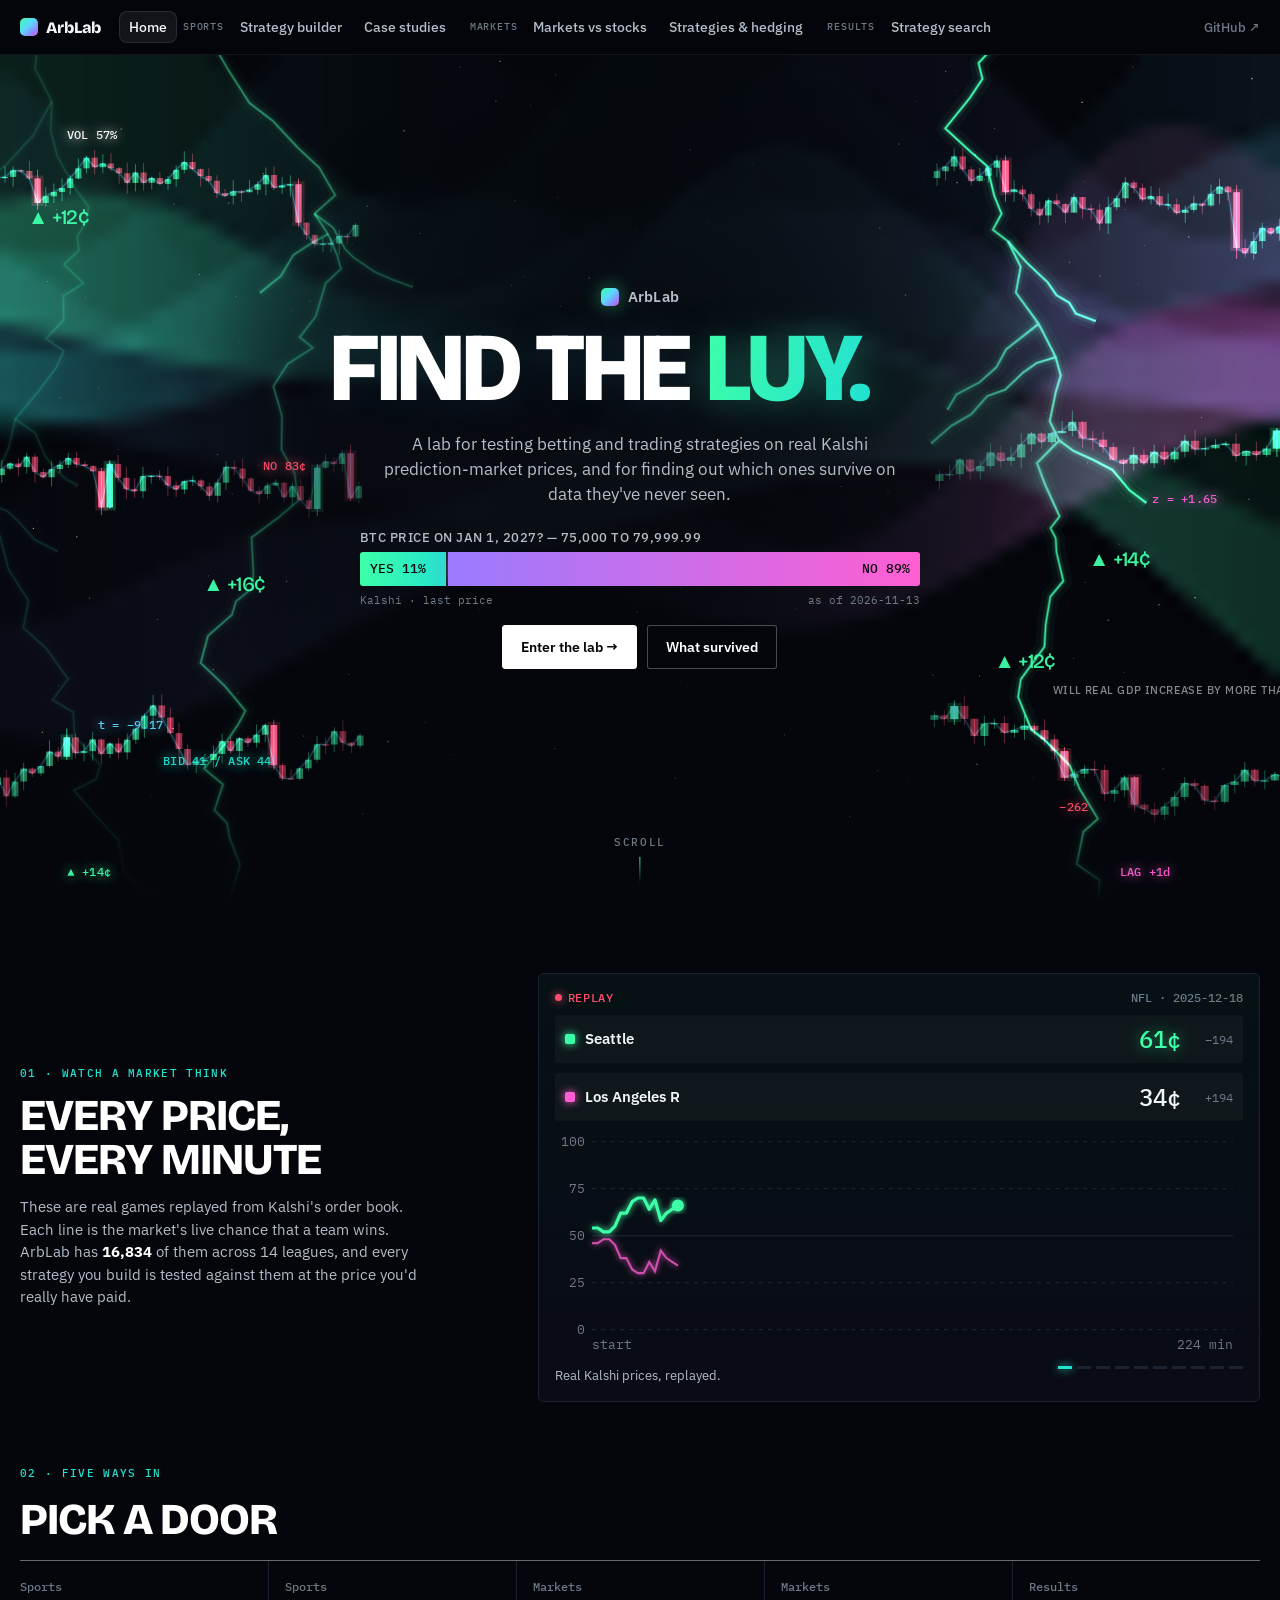
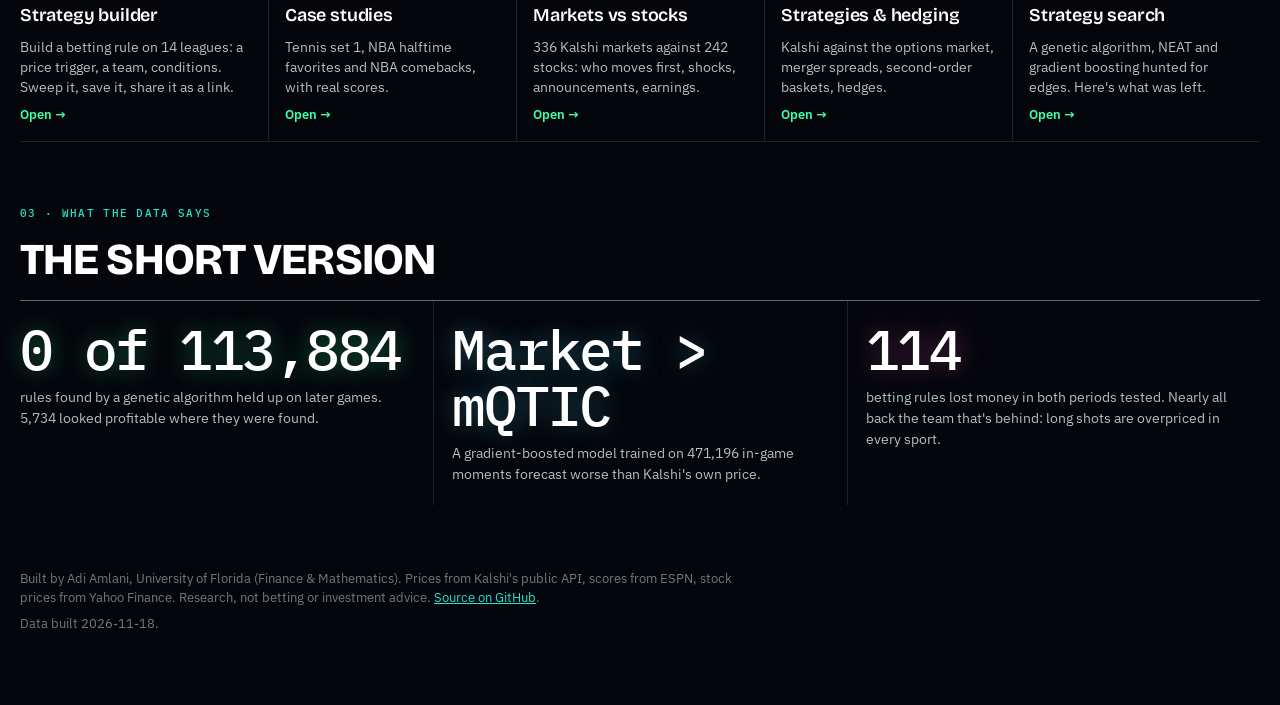
==== commit c0a3895f: "Redesign the homepage hero: night sky, aurora, and price action striking like lightning Black backgr" ====
--- a/app/index.html
+++ b/app/index.html
@@ -1,103 +1,108 @@
 <!doctype html>
-<html lang="en">
+<html lang="en" data-theme="dark">
 <meta charset="utf-8">
 <title>ArbLab</title>
 <meta name="viewport" content="width=device-width, initial-scale=1, viewport-fit=cover">
 <meta name="description" content="ArbLab: test betting and trading strategies on real Kalshi prediction-market prices. 16,834 games, 336 markets against stocks, and 113,916 machine-found strategies judged on data they never saw.">
 <meta property="og:title" content="ArbLab">
 <meta property="og:description" content="Test betting and trading strategies on real Kalshi prediction-market prices, and see what survives on data it has never seen.">
+<meta name="theme-color" content="#04060b">
 <link rel="preconnect" href="https://fonts.googleapis.com">
 <link rel="stylesheet" href="https://fonts.googleapis.com/css2?family=Bricolage+Grotesque:opsz,wght@12..96,600;12..96,800&family=IBM+Plex+Sans:wght@400;500;600&family=IBM+Plex+Mono:wght@400;500&display=swap">
 <link rel="stylesheet" href="style.css">
 <style>
-/* Home: a full-screen field of real prediction markets flashing on both sides, a minimal intro in the middle,
-   then a replay of a real game, the ways in, and three findings. */
-:root { --chip: #1f5cff; --chip-ink: #fff; --chip-soft: #d6e2ff; --chip-soft-ink: #1f5cff; --chip-grey: #eef0ec }
-@media (prefers-color-scheme: dark) { :root:not([data-theme="light"]) { --chip: #4d7dff; --chip-soft: #1c2a52; --chip-soft-ink: #a9c0ff; --chip-grey: #232a33 } }
-:root[data-theme="dark"] { --chip: #4d7dff; --chip-soft: #1c2a52; --chip-soft-ink: #a9c0ff; --chip-grey: #232a33 }
-body.home { background: var(--sheet) }
-body.home .sitebar { background: color-mix(in srgb, var(--sheet) 80%, transparent); border-bottom-color: transparent; margin-bottom: 0 }
-
-.arb-hero { position: relative; margin: 0 -16px; height: calc(100svh - 54px); min-height: 560px; overflow: hidden; background: var(--sheet) }
-.field { position: absolute; inset: 0; font: 500 clamp(11px, 1.05vw, 14px)/1 var(--body); letter-spacing: .01em; text-transform: uppercase; user-select: none }
-.row { position: absolute; left: 0; right: 0; height: 1px }
-.slot { position: absolute; top: 0; transform: translateY(-50%); white-space: nowrap; padding: 6px 8px; border-radius: 1px; color: var(--ink);
-  transition: opacity .35s ease, background-color .2s, color .2s; opacity: 0 }
-.slot.on { opacity: 1 }
-.slot.blue { color: var(--chip) }
-.slot.fill { background: var(--chip); color: var(--chip-ink) }
-.slot.ink { background: var(--ink); color: var(--sheet) }
-.slot.soft { background: var(--chip-soft); color: var(--chip-soft-ink) }
-.slot.grey { background: var(--chip-grey) }
-.slot.hot { background: var(--chip); color: var(--chip-ink); opacity: 1; transition: none }
-.field::after { content: ""; position: absolute; inset: 0; pointer-events: none;
-  background: linear-gradient(90deg, transparent 0, transparent 19%, var(--sheet) 29%, var(--sheet) 71%, transparent 81%, transparent 100%) }
-@media (max-width: 760px) { .scroll { display: none } .field::after { background: linear-gradient(180deg, transparent 0, var(--sheet) 26%, var(--sheet) 74%, transparent 100%) } }
+/* Home: black night sky with a northern-lights aurora, red and green price action striking down the sides like
+   lightning, quant snippets flashing around it, and a minimal intro in the middle. Always dark. */
+:root, :root[data-theme="dark"] {
+  --night: #04060b; --night-2: #0a0f1a;
+  --au-green: #3dffa8; --au-teal: #22e3d0; --au-cyan: #5ad7ff; --au-violet: #9b7bff; --au-magenta: #ff5fd2;
+  --up: #3dffa8; --down: #ff4d6d;
+  --bg: #04060b; --sheet: #070b13; --ink: #f2f5f8; --ink-2: #b4bdc9; --ink-3: #6f7a88; --line: #1b2330; --line-2: #121924;
+  --accent: #5ad7ff; color-scheme: dark;
+}
+body.home { background: var(--night); color: var(--ink) }
+body.home .sitebar { background: rgba(4, 6, 11, .55); border-bottom-color: rgba(255, 255, 255, .06); margin-bottom: 0 }
+body.home .sitenav a[aria-current="page"] { background: rgba(255, 255, 255, .06); box-shadow: inset 0 0 0 1px rgba(255, 255, 255, .1) }
+body.home .brandmark, .mark i { background: linear-gradient(135deg, var(--au-green), var(--au-cyan) 45%, var(--au-violet) 80%, var(--au-magenta)) }
+
+.arb-hero { position: relative; margin: 0 -16px; height: calc(100svh - 54px); min-height: 580px; overflow: hidden; background: var(--night); isolation: isolate }
+#sky { position: absolute; inset: 0; width: 100%; height: 100%; display: block }
+.tokens { position: absolute; inset: 0; pointer-events: none; font: 500 clamp(11px, .95vw, 13.5px)/1.1 var(--mono); letter-spacing: .02em }
+.tok { position: absolute; white-space: nowrap; opacity: 0; transform: translateY(4px); transition: opacity .5s ease, transform .5s ease; text-shadow: 0 0 12px currentColor }
+.tok.on { opacity: .95; transform: none }
+.tok.q { font: 500 clamp(10.5px, .85vw, 12.5px)/1.1 var(--body); text-transform: uppercase; letter-spacing: .04em; color: rgba(255,255,255,.55); text-shadow: none }
+.tok.big { font-size: clamp(16px, 1.6vw, 24px); font-weight: 500 }
 
 .core { position: absolute; inset: 0; display: grid; place-content: center; justify-items: center; text-align: center; gap: 18px; padding: 0 20px; z-index: 2; pointer-events: none }
 .core > * { pointer-events: auto }
-.mark { display: inline-flex; align-items: center; gap: 9px; font: 600 15px var(--body); color: var(--ink-2) }
-.mark i { width: 18px; height: 18px; border-radius: 5px; background: linear-gradient(135deg, var(--chip), var(--good)) }
-.big { font: 800 clamp(44px, 7.4vw, 104px)/.92 var(--display); letter-spacing: -0.035em; text-transform: uppercase; margin: 0 }
-.big .w { display: inline-block; min-width: 4.2ch; text-align: left; color: var(--chip) }
-.big .cur { display: inline-block; width: .08em; height: .78em; background: var(--chip); margin-left: .04em; vertical-align: -0.04em; animation: blink 1s steps(1) infinite }
-@keyframes blink { 50% { opacity: 0 } }
+.mark { display: inline-flex; align-items: center; gap: 9px; font: 600 15px var(--body); color: var(--ink-2); letter-spacing: .02em }
+.mark i { width: 18px; height: 18px; border-radius: 5px; box-shadow: 0 0 18px rgba(61, 255, 168, .45) }
+.big { font: 800 clamp(46px, 7.6vw, 108px)/.92 var(--display); letter-spacing: -0.035em; text-transform: uppercase; margin: 0; color: #fff; text-shadow: 0 0 40px rgba(90, 215, 255, .12) }
+.big .w { display: inline-block; min-width: 4.2ch; text-align: left; background: linear-gradient(100deg, var(--au-green), var(--au-teal) 35%, var(--au-violet) 75%, var(--au-magenta));
+  background-size: 200% 100%; -webkit-background-clip: text; background-clip: text; color: transparent; animation: shimmer 6s ease-in-out infinite alternate; filter: drop-shadow(0 0 18px rgba(61, 255, 168, .25)) }
+@keyframes shimmer { to { background-position: 100% 0 } }
 .intro { max-width: 52ch; color: var(--ink-2); font-size: clamp(15px, 1.3vw, 17px); margin: 0 }
 .market { width: min(560px, 92vw); display: grid; gap: 7px; text-align: left; margin-top: 4px }
-.market .q { font: 500 12.5px var(--body); text-transform: uppercase; letter-spacing: .02em; color: var(--ink-2); white-space: nowrap; overflow: hidden; text-overflow: ellipsis; min-height: 15px }
-.market .bar { display: flex; height: 34px; border-radius: 2px; overflow: hidden; font: 500 13px var(--mono) }
-.market .yes, .market .no { display: flex; align-items: center; padding: 0 10px; white-space: nowrap; transition: flex-basis .9s cubic-bezier(.2,.8,.2,1) }
-.market .yes { background: var(--chip); color: var(--chip-ink); justify-content: flex-start }
-.market .no { background: var(--ink); color: var(--sheet); justify-content: flex-end }
+.market .q { font: 500 12.5px var(--body); text-transform: uppercase; letter-spacing: .04em; color: var(--ink-2); white-space: nowrap; overflow: hidden; text-overflow: ellipsis; min-height: 15px }
+.market .bar { display: flex; height: 34px; border-radius: 3px; overflow: hidden; font: 500 13px var(--mono); gap: 2px }
+.market .yes, .market .no { display: flex; align-items: center; padding: 0 10px; white-space: nowrap; transition: flex-basis .9s cubic-bezier(.2,.8,.2,1); color: #04060b; font-weight: 500 }
+.market .yes { background: linear-gradient(90deg, var(--au-green), var(--au-teal)); box-shadow: 0 0 22px rgba(61, 255, 168, .35) }
+.market .no { background: linear-gradient(90deg, var(--au-violet), var(--au-magenta)); justify-content: flex-end; box-shadow: 0 0 22px rgba(255, 95, 210, .3) }
 .market .meta { font: 400 11px var(--mono); color: var(--ink-3); display: flex; justify-content: space-between }
 .ctas { display: flex; gap: 10px; flex-wrap: wrap; justify-content: center }
-.cta { font: 600 14px var(--body); text-decoration: none; padding: 12px 18px; border-radius: 2px; border: 1px solid var(--ink); color: var(--ink); background: var(--sheet); transition: transform .15s }
-.cta.primary { background: var(--ink); color: var(--sheet) }
-.cta:hover { transform: translateY(-1px) }
-.scroll { position: absolute; bottom: 18px; left: 50%; transform: translateX(-50%); font: 500 11px var(--mono); letter-spacing: .1em; color: var(--ink-3); z-index: 2 }
-.scroll::after { content: ""; display: block; width: 1px; height: 26px; margin: 8px auto 0; background: var(--ink-3); animation: drop 1.8s ease-in-out infinite; transform-origin: top }
+.cta { font: 600 14px var(--body); text-decoration: none; padding: 12px 18px; border-radius: 3px; border: 1px solid rgba(255,255,255,.28); color: #fff; background: rgba(4, 6, 11, .4); backdrop-filter: blur(6px); transition: transform .15s, box-shadow .2s }
+.cta.primary { background: #fff; color: #04060b; border-color: #fff }
+.cta:hover { transform: translateY(-1px); box-shadow: 0 0 28px rgba(90, 215, 255, .35) }
+.scroll { position: absolute; bottom: 18px; left: 50%; transform: translateX(-50%); font: 500 11px var(--mono); letter-spacing: .14em; color: var(--ink-3); z-index: 2 }
+.scroll::after { content: ""; display: block; width: 1px; height: 26px; margin: 8px auto 0; background: linear-gradient(var(--au-green), transparent); animation: drop 1.8s ease-in-out infinite; transform-origin: top }
 @keyframes drop { 0% { transform: scaleY(0) } 50% { transform: scaleY(1) } 100% { transform: scaleY(1); opacity: 0 } }
+@media (max-width: 760px) { .scroll { display: none } }
 
 /* below the fold */
 .below { display: grid; gap: 64px; padding: 72px 0 24px }
 .sec { display: grid; gap: 18px }
-.sec .k { font: 500 11px var(--mono); letter-spacing: .1em; text-transform: uppercase; color: var(--ink-3) }
-.sec h2 { font: 800 clamp(28px, 3.6vw, 44px)/1 var(--display); letter-spacing: -0.02em; text-transform: uppercase }
+.sec .k { font: 500 11px var(--mono); letter-spacing: .12em; text-transform: uppercase; color: var(--au-teal) }
+.sec h2 { font: 800 clamp(28px, 3.6vw, 44px)/1 var(--display); letter-spacing: -0.02em; text-transform: uppercase; color: #fff }
 .duo { display: grid; grid-template-columns: minmax(0, .8fr) minmax(0, 1.2fr); gap: 36px; align-items: center }
 @media (max-width: 900px) { .duo { grid-template-columns: minmax(0, 1fr) } }
-.duo p { color: var(--ink-2); max-width: 46ch }
-.replay { border: 1px solid var(--line); border-radius: 4px; padding: 16px; display: grid; gap: 10px; background: var(--sheet); min-width: 0 }
+.duo p { color: var(--ink-2); max-width: 46ch } .duo p b { color: #fff }
+.replay { border: 1px solid var(--line); border-radius: 6px; padding: 16px; display: grid; gap: 10px; background: linear-gradient(180deg, rgba(34, 227, 208, .05), rgba(155, 123, 255, .04)); min-width: 0 }
 .rhead { display: flex; justify-content: space-between; font: 500 12px var(--mono); color: var(--ink-3); gap: 10px }
-.live { color: var(--bad); display: inline-flex; gap: 6px; align-items: center; text-transform: uppercase; letter-spacing: .06em }
-.live i { width: 7px; height: 7px; border-radius: 50%; background: var(--bad); animation: blink 1.2s steps(1) infinite }
-.team { display: grid; grid-template-columns: 10px minmax(0, 1fr) auto auto; gap: 10px; align-items: center; padding: 8px 10px; background: var(--bg); border-radius: 2px }
-.team .dot { width: 10px; height: 10px } .team .nm { font-weight: 600; overflow: hidden; text-overflow: ellipsis; white-space: nowrap }
+.live { color: var(--down); display: inline-flex; gap: 6px; align-items: center; text-transform: uppercase; letter-spacing: .06em }
+.live i { width: 7px; height: 7px; border-radius: 50%; background: var(--down); box-shadow: 0 0 10px var(--down); animation: blink 1.2s steps(1) infinite }
+@keyframes blink { 50% { opacity: 0 } }
+.team { display: grid; grid-template-columns: 10px minmax(0, 1fr) auto auto; gap: 10px; align-items: center; padding: 8px 10px; background: rgba(255,255,255,.03); border-radius: 3px }
+.team .dot { width: 10px; height: 10px; border-radius: 2px } .team .nm { font-weight: 600; overflow: hidden; text-overflow: ellipsis; white-space: nowrap }
 .team .px { font: 500 24px var(--mono); min-width: 3.4ch; text-align: right } .team .od { font: 12px var(--mono); color: var(--ink-3); min-width: 6ch; text-align: right }
-.team.lead .px { color: var(--chip) }
+.team.lead .px { color: var(--up); text-shadow: 0 0 14px rgba(61, 255, 168, .5) }
 .rchart svg { width: 100%; height: auto; display: block } .rchart text { fill: var(--ink-3); font: 10px var(--mono) }
-.rfoot { font-size: 12.5px; color: var(--ink-2); display: flex; justify-content: space-between; gap: 10px }
-.pips { display: flex; gap: 5px } .pips i { width: 14px; height: 3px; background: var(--line) } .pips i.on { background: var(--chip) }
-.ways { display: grid; grid-template-columns: repeat(5, minmax(0, 1fr)); border-top: 1px solid var(--ink) }
+.rfoot { font-size: 12.5px; color: var(--ink-2); display: flex; justify-content: space-between; gap: 10px } .rfoot b { color: #fff }
+.pips { display: flex; gap: 5px } .pips i { width: 14px; height: 3px; background: var(--line) } .pips i.on { background: var(--au-teal); box-shadow: 0 0 8px var(--au-teal) }
+.ways { display: grid; grid-template-columns: repeat(5, minmax(0, 1fr)); border-top: 1px solid rgba(255,255,255,.4) }
 @media (max-width: 1000px) { .ways { grid-template-columns: minmax(0, 1fr) } }
-.way { padding: 18px 16px 18px 0; display: grid; gap: 8px; align-content: start; text-decoration: none; color: var(--ink); border-bottom: 1px solid var(--line) }
+.way { padding: 18px 16px 18px 0; display: grid; gap: 8px; align-content: start; text-decoration: none; color: #fff; border-bottom: 1px solid var(--line) }
 .way + .way { padding-left: 16px; border-left: 1px solid var(--line) }
 @media (max-width: 1000px) { .way + .way { padding-left: 0; border-left: 0 } }
-.way .n { font: 500 12px var(--mono); color: var(--ink-3) } .way h3 { font-size: 18px } .way p { font-size: 13.5px; color: var(--ink-2) }
-.way .go { font: 600 13px var(--body); color: var(--chip) } .way:hover h3 { color: var(--chip) }
-.facts { display: grid; grid-template-columns: repeat(3, minmax(0, 1fr)); gap: 0; border-top: 1px solid var(--ink) }
+.way .n { font: 500 12px var(--mono); color: var(--ink-3) } .way h3 { font-size: 18px; transition: color .15s } .way p { font-size: 13.5px; color: var(--ink-2) }
+.way .go { font: 600 13px var(--body); color: var(--au-green) } .way:hover h3 { color: var(--au-green) }
+.facts { display: grid; grid-template-columns: repeat(3, minmax(0, 1fr)); border-top: 1px solid rgba(255,255,255,.4) }
 @media (max-width: 900px) { .facts { grid-template-columns: minmax(0, 1fr) } }
 .fact { padding: 20px 18px 20px 0; display: grid; gap: 10px; align-content: start }
 .fact + .fact { padding-left: 18px; border-left: 1px solid var(--line) }
 @media (max-width: 900px) { .fact + .fact { padding-left: 0; border-left: 0; border-top: 1px solid var(--line) } }
-.fact b { font: 500 clamp(34px, 4.4vw, 56px)/1 var(--mono); letter-spacing: -0.04em } .fact p { color: var(--ink-2); font-size: 14px }
-@media (prefers-reduced-motion: reduce) { .big .cur, .live i, .scroll::after { animation: none } .slot, .market .yes, .market .no { transition: none } }
+.fact b { font: 500 clamp(34px, 4.4vw, 56px)/1 var(--mono); letter-spacing: -0.04em; color: #fff }
+.fact:nth-child(1) b { text-shadow: 0 0 24px rgba(61, 255, 168, .35) } .fact:nth-child(2) b { text-shadow: 0 0 24px rgba(90, 215, 255, .35) } .fact:nth-child(3) b { text-shadow: 0 0 24px rgba(255, 95, 210, .35) }
+.fact p { color: var(--ink-2); font-size: 14px }
+body.home footer { color: var(--ink-3) } body.home footer a { color: var(--au-teal) }
+@media (prefers-reduced-motion: reduce) { .big .w, .live i, .scroll::after { animation: none } .tok, .market .yes, .market .no { transition: none } }
 </style>
 <body class="home">
 <section class="arb-hero" aria-label="ArbLab">
-  <div class="field" id="field" aria-hidden="true"></div>
+  <canvas id="sky" aria-hidden="true"></canvas>
+  <div class="tokens" id="tokens" aria-hidden="true"></div>
   <div class="core">
     <span class="mark"><i aria-hidden="true"></i>ArbLab</span>
-    <h1 class="big">Find the <span class="w" id="word">edge</span><span class="cur" aria-hidden="true"></span></h1>
+    <h1 class="big">Find the <span class="w" id="word">edge</span></h1>
     <p class="intro">A lab for testing betting and trading strategies on real Kalshi prediction-market prices, and for finding out which ones survive on data they've never seen.</p>
     <div class="market" id="market" aria-live="off">
       <span class="q" id="mq">&nbsp;</span>
@@ -115,8 +120,8 @@
       <p>These are real games replayed from Kalshi's order book. Each line is the market's live chance that a team wins. ArbLab has <b id="ngames">16,834</b> of them across 14 leagues, and every strategy you build is tested against them at the price you'd really have paid.</p></div>
     <div class="replay">
       <div class="rhead"><span class="live"><i></i>Replay</span><span id="rmeta">—</span></div>
-      <div class="team" id="tA"><i class="dot" style="background:var(--chip)"></i><span class="nm">—</span><span class="px">—</span><span class="od"></span></div>
-      <div class="team" id="tB"><i class="dot" style="background:var(--ink-3)"></i><span class="nm">—</span><span class="px">—</span><span class="od"></span></div>
+      <div class="team" id="tA"><i class="dot" style="background:var(--au-green);box-shadow:0 0 8px var(--au-green)"></i><span class="nm">—</span><span class="px">—</span><span class="od"></span></div>
+      <div class="team" id="tB"><i class="dot" style="background:var(--au-magenta);box-shadow:0 0 8px var(--au-magenta)"></i><span class="nm">—</span><span class="px">—</span><span class="od"></span></div>
       <div class="rchart"><svg id="rsvg" viewBox="0 0 520 170" role="img" aria-label="Win probability during a real game"></svg></div>
       <div class="rfoot"><span id="rnote">Real Kalshi prices, replayed.</span><span class="pips" id="pips"></span></div>
     </div>
@@ -147,101 +152,207 @@
   const calm = matchMedia("(prefers-reduced-motion: reduce)").matches;
   const esc = (s) => String(s ?? "").replace(/[&<>"]/g, (c) => ({ "&": "&amp;", "<": "&lt;", ">": "&gt;", '"': "&quot;" }[c]));
   const fmt = (n) => Number(n).toLocaleString();
-  const pick = (a) => a[Math.floor(Math.random() * a.length)];
-  const GLYPHS = "ABCDEFGHIJKLMNOPQRSTUVWXYZ";
+  const rnd = (a, b) => a + Math.random() * (b - a), pick = (a) => a[Math.floor(Math.random() * a.length)];
+  const LETTERS = "ABCDEFGHIJKLMNOPQRSTUVWXYZ";
 
   // Scramble: characters flicker, then settle left to right. Only the newest call on an element may write.
-  function scramble(el, text, ms = 500, set = "digits") {
+  function scramble(el, text, ms = 500, letters = false) {
     const tok = (el._tok = (el._tok || 0) + 1);
     if (calm) { el.textContent = text; return; }
     const t0 = performance.now();
     const tick = (now) => { if (el._tok !== tok) return; const k = Math.min(1, (now - t0) / ms), fixed = Math.floor(k * text.length);
-      el.textContent = [...text].map((ch, i) => i < fixed || ch === " " || ch === "." || ch === "%" ? ch : set === "digits" ? (/\d/.test(ch) ? String(Math.floor(Math.random() * 10)) : ch) : GLYPHS[Math.floor(Math.random() * GLYPHS.length)]).join("");
+      el.textContent = [...text].map((ch, i) => i < fixed || !/[A-Za-z0-9]/.test(ch) ? ch : letters || /[A-Za-z]/.test(ch) ? LETTERS[Math.floor(Math.random() * 26)] : String(Math.floor(Math.random() * 10))).join("");
       if (k < 1) requestAnimationFrame(tick); };
     requestAnimationFrame(tick);
   }
 
-  // ---------------------------------------------------------------- the field: real markets flashing on both sides
-  const CH = H.chips || [];
-  function token() {
-    const r = Math.random(), m = pick(CH) || ["", 50], p = Math.max(1, Math.min(99, m[1] || Math.round(Math.random() * 98) + 1));
-    if (r < 0.26) return { t: m[0], c: pick(["", "", "blue", "ink"]) };                          // a real question
-    if (r < 0.56) return { t: `${p}% CHANCE`, c: pick(["", "blue", "fill", "soft", "ink", ""]) };   // its price
-    if (r < 0.74) return { t: `${p}%`, c: pick(["", "blue", "fill", "soft", "grey", "ink"]) };
-    if (r < 0.92) return { t: pick(["YES", "NO"]), c: pick(["", "blue", "fill", "ink", "ink"]) };
-    return { t: String(1 + Math.floor(Math.random() * 9)), c: "grey" };
-  }
-  const field = $("field"), slots = [];
-  function layout() {
-    field.innerHTML = ""; slots.length = 0;
-    const W = field.clientWidth, Hh = field.clientHeight, gap = Math.max(30, Math.min(38, Hh / 22)), rows = Math.floor(Hh / gap);
-    const narrow = W < 760;
-    for (let r = 0; r < rows; r++) {
-      const row = document.createElement("div"); row.className = "row"; row.style.top = (gap * (r + 0.6)) + "px"; field.appendChild(row);
-      const zones = narrow ? [[-0.15, 1.05]] : [[-0.12, 0.22], [0.76, 1.08]];
-      for (const [a, b] of zones) {
-        let x = a + Math.random() * 0.06;
-        while (x < b) {
-          const s = document.createElement("span"); s.className = "slot"; s.style.left = (x * 100).toFixed(2) + "%"; row.appendChild(s);
-          slots.push(s); x += narrow ? 0.16 + Math.random() * 0.2 : 0.07 + Math.random() * 0.13;
+  // ---------------------------------------------------------------- the sky: aurora, stars, and price action striking down the sides
+  const AU = [[61, 255, 168], [34, 227, 208], [90, 215, 255], [155, 123, 255], [255, 95, 210]];
+  const UP = "61,255,168", DOWN = "255,77,109";
+  const hero = document.querySelector(".arb-hero"), cv = $("sky"), ctx = cv.getContext("2d");
+  const off = document.createElement("canvas"), octx = off.getContext("2d");    // low-res aurora, scaled up = free blur
+  let W = 0, Hh = 0, dpr = 1, narrow = false, stars = [], tracks = [], bolts = [], running = true, last = performance.now();
+  const sides = () => narrow ? [[0, 0, 1, 0.24], [0, 0.76, 1, 1]] : [[0, 0, 0.27, 1], [0.73, 0, 1, 1]];   // [x0, y0, x1, y1] fractions
+
+  function resize() {
+    dpr = Math.min(1.5, devicePixelRatio || 1); W = hero.clientWidth; Hh = hero.clientHeight; narrow = W < 760;
+    cv.width = W * dpr; cv.height = Hh * dpr; ctx.setTransform(dpr, 0, 0, dpr, 0, 0);
+    off.width = Math.max(48, Math.round(W / 14)); off.height = Math.max(32, Math.round(Hh / 14));
+    stars = Array.from({ length: Math.round(W * Hh / 5200) }, () => ({ x: rnd(0, W), y: rnd(0, Hh * 0.9), r: rnd(0.3, 1.3), p: rnd(0, 6.3), s: rnd(0.4, 1.6) }));
+    // candlestick tracks: scrolling random-walk charts inside each side zone
+    tracks = [];
+    for (const [x0, y0, x1, y1] of sides()) {
+      const n = narrow ? 1 : 3;
+      for (let k = 0; k < n; k++) {
+        const top = (y0 + (y1 - y0) * (k + 0.1) / n) * Hh, h = (y1 - y0) * Hh / n * 0.8;
+        const t = { x0: x0 * W, x1: x1 * W, top, h, w: narrow ? 8 : rnd(8, 11), speed: rnd(16, 30), shift: 0, c: [], v: rnd(35, 65) };
+        const count = Math.ceil((t.x1 - t.x0) / t.w) + 2;
+        for (let i = 0; i < count; i++) t.c.push(candle(t));
+        tracks.push(t);
+      }
+    }
+  }
+  function candle(t) {
+    const shock = Math.random() < 0.07 ? rnd(-26, 26) : 0;           // the occasional thunderclap
+    const pull = (50 - t.v) * 0.04;                                   // drift back toward the middle so it stays on screen
+    const o = t.v, c = Math.max(4, Math.min(96, o + pull + rnd(-7, 7) + shock));
+    const hi = Math.max(o, c) + rnd(0, 5), lo = Math.min(o, c) - rnd(0, 5); t.v = c;
+    return { o, c, hi: Math.min(99, hi), lo: Math.max(1, lo), big: Math.abs(shock) > 8 };
+  }
+  // The aurora is painted as flat columns on a tiny canvas; scaling it up to full size blurs it into curtains.
+  let auroraTick = 0;
+  function aurora(t) {
+    if (auroraTick++ % 2 === 0) {
+      const w = off.width, h = off.height;
+      octx.globalCompositeOperation = "source-over"; octx.fillStyle = "#04060b"; octx.fillRect(0, 0, w, h);
+      octx.globalCompositeOperation = "lighter";
+      for (let b = 0; b < 4; b++) {
+        const col = AU[(b + Math.floor(t / 9000)) % AU.length], col2 = AU[(b + 2) % AU.length];
+        const base = h * (0.3 + b * 0.11), amp = h * (0.07 + 0.03 * b);
+        for (let x = 0; x <= w; x++) {
+          const fx = x / w, mid = 1 - Math.abs(fx - 0.5) * 2;           // 1 in the middle, 0 at the edges
+          const y = base + Math.sin(fx * (3 + b) + t * 0.00018 * (b + 1) + b * 1.7) * amp + Math.sin(fx * 11 - t * 0.0004 + b) * amp * 0.25;
+          const len = h * (0.2 + 0.2 * Math.sin(fx * 7 + t * 0.0003 + b * 2) ** 2);
+          const a = (0.16 + 0.12 * Math.sin(fx * 5 + t * 0.0005 + b)) * (1 - 0.45 * mid);
+          const r = Math.round(col[0] + (col2[0] - col[0]) * fx), g = Math.round(col[1] + (col2[1] - col[1]) * fx), bl = Math.round(col[2] + (col2[2] - col[2]) * fx);
+          octx.fillStyle = `rgba(${r},${g},${bl},${a})`; octx.fillRect(x, y - len * 0.45, 1, len * 0.45);          // bright lower curtain
+          octx.fillStyle = `rgba(${r},${g},${bl},${a * 0.35})`; octx.fillRect(x, y - len, 1, len * 0.55);           // faint rays above
         }
       }
     }
-    for (const s of slots) if (Math.random() < 0.55) set(s, true);
-  }
-  function set(s, instant) {
-    const k = token(); s.className = "slot " + k.c;
-    s.textContent = k.t;                                  // final text first, so its width is known
-    // a new chip pushes out anything it would overlap in its row
-    const a = s.offsetLeft - 8, b = s.offsetLeft + s.offsetWidth + 8; let pushed = false;
-    for (const o of s.parentElement.children) {
-      if (o === s || !(o.classList.contains("on") || o._busy)) continue;
-      if (o.offsetLeft < b && o.offsetLeft + o.offsetWidth > a) { if (instant || o._busy) { s.className = "slot"; return; } o.classList.remove("on"); pushed = true; }
-    }
-    // wait for anything pushed out to finish fading before appearing
-    s._busy = true; clearTimeout(s._t);
-    s._t = setTimeout(() => { s._busy = false; if (!instant && !calm && k.t.length <= 14) scramble(s, k.t, 380, /%/.test(k.t) ? "digits" : "glyphs"); s.classList.add("on"); }, pushed ? 360 : 16);
-  }
-  let running = true;
-  function tick() {
-    if (running && slots.length) {
-      for (let k = 0; k < 3; k++) {
-        const s = pick(slots);
-        if (s._busy) continue;
-        if (s.classList.contains("on") && Math.random() < 0.45) { s.classList.remove("on"); }
-        else set(s);
+    ctx.globalCompositeOperation = "source-over"; ctx.imageSmoothingEnabled = true; ctx.imageSmoothingQuality = "high"; ctx.drawImage(off, 0, 0, W, Hh);
+  }
+  function drawStars(t) {
+    ctx.globalCompositeOperation = "lighter";
+    for (const s of stars) { const a = 0.35 + 0.35 * Math.sin(t * 0.001 * s.s + s.p); ctx.fillStyle = `rgba(255,255,255,${a})`; ctx.fillRect(s.x, s.y, s.r, s.r); }
+  }
+  function drawTracks(dt) {
+    ctx.globalCompositeOperation = "lighter";
+    for (const t of tracks) {
+      if (!calm) { t.shift += t.speed * dt / 1000; while (t.shift >= t.w) { t.shift -= t.w; t.c.shift(); t.c.push(candle(t)); if (t.c[t.c.length - 1].big) strike(t); } }
+      const Y = (v) => t.top + t.h * (1 - v / 100);
+      // closing-price line with a soft glow
+      ctx.beginPath(); t.c.forEach((c, i) => { const x = t.x0 + i * t.w - t.shift + t.w / 2; i ? ctx.lineTo(x, Y(c.c)) : ctx.moveTo(x, Y(c.c)); });
+      ctx.lineWidth = 4; ctx.strokeStyle = "rgba(90,215,255,.06)"; ctx.stroke();                       // glow, without blur
+      ctx.lineWidth = 1.1; ctx.strokeStyle = "rgba(90,215,255,.28)"; ctx.stroke();
+      for (let i = 0; i < t.c.length; i++) {
+        const c = t.c[i], x = t.x0 + i * t.w - t.shift, up = c.c >= c.o, col = up ? UP : DOWN, a = c.big ? 0.95 : 0.55;
+        const top = Math.min(Y(c.o), Y(c.c)), hh = Math.max(1.2, Math.abs(Y(c.o) - Y(c.c)));
+        if (c.big) { ctx.fillStyle = `rgba(${col},.18)`; ctx.fillRect(x - 2, top - 3, t.w + 4, hh + 6); }
+        ctx.fillStyle = `rgba(${col},${a * 0.7})`; ctx.fillRect(x + t.w / 2 - 0.5, Y(c.hi), 1, Y(c.lo) - Y(c.hi));
+        ctx.fillStyle = `rgba(${col},${a})`; ctx.fillRect(x + 1, top, t.w - 2, hh);
       }
     }
-    setTimeout(tick, 90);
-  }
-  layout(); if (!calm) tick();
-  let rz; addEventListener("resize", () => { clearTimeout(rz); rz = setTimeout(layout, 200); });
-  new IntersectionObserver((e) => (running = e[0].isIntersecting)).observe(field);
+  }
+  // Lightning: a big move cracks down the side as a jagged, branching price path, then fades.
+  function strike(t, force) {
+    if (bolts.length > 7) return;
+    const up = force != null ? force : Math.random() < 0.5, [x0, y0, x1, y1] = pick(sides());
+    const x = rnd(x0 * W + 20, x1 * W - 20), pts = [[x, y0 * Hh - 10]], end = y1 * Hh + 10;
+    while (pts[pts.length - 1][1] < end) { const [px, py] = pts[pts.length - 1]; pts.push([px + rnd(-26, 26), py + rnd(10, 34)]); }
+    const branches = [];
+    for (let k = 0; k < 2 + Math.floor(Math.random() * 3); k++) {
+      const i = 2 + Math.floor(Math.random() * (pts.length - 4)); const b = [pts[i]]; const dir = Math.random() < 0.5 ? -1 : 1;
+      for (let j = 0; j < 4 + Math.floor(Math.random() * 5); j++) { const [px, py] = b[b.length - 1]; b.push([px + dir * rnd(6, 24), py + rnd(6, 22)]); }
+      branches.push(b);
+    }
+    bolts.push({ pts, branches, born: performance.now(), up, flash: 1 });
+    if (!calm) flashToken(x, up);
+  }
+  function drawBolts(now) {
+    ctx.globalCompositeOperation = "lighter";
+    bolts = bolts.filter((b) => now - b.born < 1400);
+    for (const b of bolts) {
+      const age = (now - b.born) / 1400, grow = Math.min(1, (now - b.born) / 220), a = (1 - age) ** 1.6, col = b.up ? UP : DOWN;
+      const n = Math.max(2, Math.floor(b.pts.length * grow));
+      const path = (pts, m) => { ctx.beginPath(); pts.slice(0, m).forEach(([x, y], i) => (i ? ctx.lineTo(x, y) : ctx.moveTo(x, y))); };
+      for (const [w, alpha] of [[18, 0.07], [8, 0.18], [3, 0.7], [1.3, 1]]) {
+        ctx.lineWidth = w; ctx.lineJoin = "round";
+        ctx.strokeStyle = w === 1 ? `rgba(255,255,255,${a * alpha})` : `rgba(${col},${a * alpha})`;
+        path(b.pts, n); ctx.stroke();
+        if (grow === 1) for (const br of b.branches) { path(br, br.length); ctx.stroke(); }
+      }
+      if (age < 0.14) { ctx.fillStyle = `rgba(${col},${0.09 * (1 - age / 0.14)})`; ctx.fillRect(0, 0, W, Hh); }   // sky flash
+    }
+  }
+  function vignette() {
+    ctx.globalCompositeOperation = "source-over";
+    const g = ctx.createRadialGradient(W / 2, Hh / 2, Math.min(W, Hh) * 0.12, W / 2, Hh / 2, narrow ? Hh * 0.55 : W * 0.36);
+    g.addColorStop(0, "rgba(4,6,11,.78)"); g.addColorStop(0.7, "rgba(4,6,11,.45)"); g.addColorStop(1, "rgba(4,6,11,0)");
+    ctx.fillStyle = g; ctx.fillRect(0, 0, W, Hh);
+    const fl = ctx.createLinearGradient(0, Hh * 0.82, 0, Hh); fl.addColorStop(0, "rgba(4,6,11,0)"); fl.addColorStop(1, "rgba(4,6,11,1)");
+    ctx.fillStyle = fl; ctx.fillRect(0, Hh * 0.82, W, Hh * 0.18);
+  }
+  function frame(now) {
+    const dt = Math.min(64, now - last); last = now;
+    if (running) { aurora(now); drawStars(now); drawTracks(dt); drawBolts(now); vignette(); }
+    if (!calm) requestAnimationFrame(frame);
+  }
+
+  // ---------------------------------------------------------------- flashing quant snippets on the sides
+  const tokBox = $("tokens"), CH = (H.chips || []).map((c) => c[0]);
+  const COL = ["#3dffa8", "#22e3d0", "#5ad7ff", "#9b7bff", "#ff5fd2", "#ffffff", "#ffffff"];
+  const sign = (v, d = 1) => (v >= 0 ? "+" : "−") + Math.abs(v).toFixed(d);
+  const MAKERS = [
+    () => [`${Math.round(rnd(2, 98))}%`, null, true], () => [`${Math.round(rnd(2, 98))}% CHANCE`], () => [`YES ${Math.round(rnd(3, 97))}¢`, "up"], () => [`NO ${Math.round(rnd(3, 97))}¢`, "down"],
+    () => { const p = rnd(0.08, 0.92); return [p >= 0.5 ? `−${Math.round(100 * p / (1 - p))}` : `+${Math.round(100 * (1 - p) / p)}`, null, true]; },
+    () => [`r = ${sign(rnd(-0.9, 0.9), 2)}`], () => [`t = ${sign(rnd(-4, 4), 2)}`], () => [`p < 0.0${Math.ceil(rnd(1, 5))}`], () => [`β = ${rnd(0.3, 1.9).toFixed(2)}`],
+    () => [`σ = ${rnd(12, 64).toFixed(1)}%`], () => [`SHARPE ${rnd(-0.6, 2.1).toFixed(2)}`], () => [`EV ${sign(rnd(-6, 4))}%`], () => [`KELLY ${rnd(0, 0.09).toFixed(3)}`],
+    () => [`BRIER ${rnd(0.15, 0.22).toFixed(4)}`], () => [`R² ${rnd(0, 0.7).toFixed(2)}`], () => [`Δ ${sign(rnd(-15, 15), 0)}¢`], () => { const b = Math.round(rnd(8, 92)); return [`BID ${b} / ASK ${b + Math.ceil(rnd(0, 3))}`]; },
+    () => [`VOL ${Math.round(rnd(20, 80))}%`], () => [`z = ${sign(rnd(-3, 3), 2)}`], () => [`α ${sign(rnd(-2, 3), 2)}%`], () => [`FDR 10%`], () => [`OOS ${sign(rnd(-20, 8))}%`],
+    () => [`ARB ${rnd(0.5, 4).toFixed(1)}¢`], () => [`SPREAD ${Math.round(rnd(1, 4))}¢`], () => [`IV ${Math.round(rnd(14, 60))}`], () => [`LAG +${Math.round(rnd(1, 5))}d`],
+    () => [pick(CH) || "WILL THE FED CUT RATES?", "q"], () => [pick(CH) || "BTC PRICE ON JAN 1?", "q"],
+  ];
+  // a free spot in a side zone, away from the snippets already showing
+  function zonePoint(len = 12) {
+    let best = null;
+    for (let k = 0; k < 8; k++) {
+      const [x0, y0, x1, y1] = pick(sides());
+      const x = rnd(x0 * W + 8, Math.max(x0 * W + 10, x1 * W - Math.min(len * 8, (x1 - x0) * W * 0.6))), y = rnd(y0 * Hh + 14, y1 * Hh - 24);
+      const clash = [...tokBox.children].some((o) => Math.abs(o._y - y) < 22 && x < o._x + o._w && x + len * 8 > o._x);
+      if (!clash) return [x, y];
+      best = best || [x, y];
+    }
+    return best;
+  }
+  function addToken(x, y, made) {
+    const [text, kind, big] = made || pick(MAKERS)(), el = document.createElement("span");
+    el.className = "tok" + (kind === "q" ? " q" : "") + (big && Math.random() < 0.5 ? " big" : "");
+    if (kind !== "q") el.style.color = kind === "up" ? "#3dffa8" : kind === "down" ? "#ff4d6d" : /^[+−-]|−/.test(text) && /\d/.test(text) && Math.random() < 0.6 ? (text.includes("−") ? "#ff4d6d" : "#3dffa8") : pick(COL);
+    if (x == null) [x, y] = zonePoint(text.length);
+    el.style.left = Math.min(x, W - 40) + "px"; el.style.top = y + "px"; el.textContent = text; el._x = x; el._y = y; el._w = text.length * 8; tokBox.appendChild(el);
+    requestAnimationFrame(() => { el.classList.add("on"); if (kind !== "q") scramble(el, text, 420); });
+    const life = calm ? 1e9 : rnd(1400, 3400);
+    setTimeout(() => { el.classList.remove("on"); setTimeout(() => el.remove(), 600); }, life);
+  }
+  function flashToken(x, up) {           // a price label beside the strike, kept inside the side bands
+    const [zx, zy] = zonePoint(7);
+    addToken(narrow ? zx : Math.max(8, Math.min(W - 80, x + rnd(-30, 10))), zy, [up ? `▲ ${sign(rnd(8, 18), 0)}¢` : `▼ −${Math.round(rnd(8, 18))}¢`, up ? "up" : "down", true]);
+  }
+  function tokens() { if (running && tokBox.childElementCount < (narrow ? 10 : 26)) addToken(); setTimeout(tokens, narrow ? 260 : 140); }
+
+  resize();
+  let rz; addEventListener("resize", () => { clearTimeout(rz); rz = setTimeout(() => { resize(); if (calm) frame(performance.now()); }, 150); });
+  new IntersectionObserver((e) => (running = e[0].isIntersecting)).observe(hero);
   document.addEventListener("visibilitychange", () => (running = !document.hidden));
-  // the pointer lights up nearby markets
-  if (!calm) field.parentElement.addEventListener("pointermove", (e) => {
-    for (const s of slots) { if (!s.classList.contains("on")) continue;
-      const r = s.getBoundingClientRect(); if (Math.abs(r.left + r.width / 2 - e.clientX) < 70 && Math.abs(r.top + r.height / 2 - e.clientY) < 22) {
-        s.classList.add("hot"); clearTimeout(s._hot); s._hot = setTimeout(() => s.classList.remove("hot"), 420); } }
-  });
+  if (calm) { frame(performance.now()); for (let i = 0; i < (narrow ? 8 : 18); i++) addToken(); }
+  else { requestAnimationFrame(frame); tokens(); setInterval(() => running && Math.random() < 0.75 && strike(null), 950); setTimeout(() => strike(null, true), 500); }
 
   // ---------------------------------------------------------------- the headline word
-  const WORDS = ["edge.", "arb.", "lag.", "misprice.", "signal.", "edge."];
-  let wi = 0;
-  if (!calm) setInterval(() => { wi = (wi + 1) % WORDS.length; scramble($("word"), WORDS[wi].toUpperCase(), 650, "glyphs"); }, 2600);
-  $("word").textContent = WORDS[0].toUpperCase();
+  const WORDS = ["edge.", "arb.", "lag.", "signal.", "misprice.", "edge."];
+  let wi = 0; $("word").textContent = WORDS[0].toUpperCase();
+  if (!calm) setInterval(() => { wi = (wi + 1) % WORDS.length; scramble($("word"), WORDS[wi].toUpperCase(), 650, true); }, 2600);
 
   // ---------------------------------------------------------------- the market of the moment (real, last price)
   const live = (H.tape || []).filter((m) => m.p >= 4 && m.p <= 96);
   let mi = 0;
   function market() {
     const m = live[mi % live.length]; if (!m) { $("market").hidden = true; return; }
-    scramble($("mq"), m.t.toUpperCase(), 600, "glyphs");
+    scramble($("mq"), m.t.toUpperCase(), 600, true);
     $("myes").style.flexBasis = "50%"; $("mno").style.flexBasis = "50%";
-    setTimeout(() => { $("myes").style.flexBasis = Math.max(14, m.p) + "%"; $("mno").style.flexBasis = Math.max(14, 100 - m.p) + "%";
+    setTimeout(() => { $("myes").style.flexBasis = Math.max(16, m.p) + "%"; $("mno").style.flexBasis = Math.max(16, 100 - m.p) + "%";
       scramble($("myes"), `YES ${m.p}%`, 700); scramble($("mno"), `NO ${100 - m.p}%`, 700); }, calm ? 0 : 450);
-    $("masof").textContent = `as of ${H.asof}`;
-    mi++;
+    $("masof").textContent = `as of ${H.asof}`; mi++;
   }
   market(); if (!calm) setInterval(market, 4200);
 
@@ -258,10 +369,11 @@
   // ---------------------------------------------------------------- replay: real games, price by price
   const G = H.games || [];
   if (G.length) {
-    const W = 520, Ht = 170, L = 28, R = 8, T = 8, B = 20, X = (i, n) => L + (W - L - R) * i / Math.max(1, n - 1), Y = (v) => T + (Ht - T - B) * (1 - v / 100);
+    const RW = 520, RH = 170, L = 28, R = 8, T = 8, B = 20, X = (i, n) => L + (RW - L - R) * i / Math.max(1, n - 1), Y = (v) => T + (RH - T - B) * (1 - v / 100);
     const odds = (p) => p <= 0 || p >= 100 ? "" : p >= 50 ? "−" + Math.round(100 * p / (100 - p)) : "+" + Math.round(100 * (100 - p) / p);
-    const grid = [0, 25, 50, 75, 100].map((v) => `<line x1="${L}" x2="${W - R}" y1="${Y(v)}" y2="${Y(v)}" stroke="var(--line)" stroke-dasharray="${v === 50 ? "0" : "3 4"}"/><text x="${L - 5}" y="${Y(v) + 3}" text-anchor="end">${v}</text>`).join("");
-    let gi = 0, last = [-1, -1], started = false;
+    const grid = [0, 25, 50, 75, 100].map((v) => `<line x1="${L}" x2="${RW - R}" y1="${Y(v)}" y2="${Y(v)}" stroke="var(--line)" stroke-dasharray="${v === 50 ? "0" : "3 4"}"/><text x="${L - 5}" y="${Y(v) + 3}" text-anchor="end">${v}</text>`).join("");
+    const defs = `<defs><filter id="glow" x="-20%" y="-20%" width="140%" height="140%"><feGaussianBlur stdDeviation="2.4" result="b"/><feMerge><feMergeNode in="b"/><feMergeNode in="SourceGraphic"/></feMerge></filter></defs>`;
+    let gi = 0, lastp = [-1, -1], started = false;
     $("pips").innerHTML = G.map(() => "<i></i>").join("");
     const show = (k) => {
       const g = G[k], n = g.path.length, b = g.path.map((v) => 100 - v);
@@ -269,18 +381,18 @@
       $("pips").querySelectorAll("i").forEach((p, j) => p.classList.toggle("on", j === k)); $("rnote").textContent = "Real Kalshi prices, replayed.";
       const path = (arr, u) => arr.slice(0, u + 1).map((v, i) => `${i ? "L" : "M"}${X(i, n).toFixed(1)},${Y(v).toFixed(1)}`).join("");
       const draw = (u) => { u = Math.max(0, Math.min(n - 1, u | 0));
-        $("rsvg").innerHTML = grid + `<text x="${W - R}" y="${Ht - 5}" text-anchor="end">${g.mins} min</text><text x="${L}" y="${Ht - 5}">start</text>`
-          + (g.two ? `<path d="${path(b, u)}" fill="none" stroke="var(--ink-3)" stroke-width="1.5"/>` : "")
-          + `<path d="${path(g.path, u)}" fill="none" stroke="var(--chip)" stroke-width="2.6" stroke-linejoin="round"/><circle cx="${X(u, n)}" cy="${Y(g.path[u])}" r="4.5" fill="var(--chip)" stroke="var(--sheet)" stroke-width="2"/>`;
+        $("rsvg").innerHTML = defs + grid + `<text x="${RW - R}" y="${RH - 5}" text-anchor="end">${g.mins} min</text><text x="${L}" y="${RH - 5}">start</text>`
+          + (g.two ? `<path d="${path(b, u)}" fill="none" stroke="#ff5fd2" stroke-width="1.6" opacity=".8" filter="url(#glow)"/>` : "")
+          + `<path d="${path(g.path, u)}" fill="none" stroke="#3dffa8" stroke-width="2.4" stroke-linejoin="round" filter="url(#glow)"/><circle cx="${X(u, n)}" cy="${Y(g.path[u])}" r="4.5" fill="#3dffa8" filter="url(#glow)"/>`;
         const pa = g.path[u], pb = g.two ? 100 - pa : null;
         for (const [el, v, j] of [[$("tA"), pa, 0], [$("tB"), pb, 1]]) {
           if (v == null) { el.querySelector(".px").textContent = "—"; el.querySelector(".od").textContent = ""; continue; }
-          if (v !== last[j]) { scramble(el.querySelector(".px"), v + "¢", 160); el.querySelector(".od").textContent = odds(v); last[j] = v; } }
+          if (v !== lastp[j]) { scramble(el.querySelector(".px"), v + "¢", 160); el.querySelector(".od").textContent = odds(v); lastp[j] = v; } }
         $("tA").classList.toggle("lead", pa > 50); $("tB").classList.toggle("lead", pb != null && pb > 50); };
       if (calm) { draw(n - 1); $("rnote").innerHTML = `Final: <b>${esc(g.winner || "draw")}</b>`; return; }
       const t0 = performance.now(), dur = 6500;
       const step = (now) => { const q = Math.min(1, (now - t0) / dur); draw(Math.round(q * (n - 1)));
-        if (q < 1) requestAnimationFrame(step); else { $("rnote").innerHTML = `Final: <b>${esc(g.winner || "draw")}</b> ${g.winner ? "won" : ""}`; setTimeout(() => { gi = (gi + 1) % G.length; last = [-1, -1]; show(gi); }, 2200); } };
+        if (q < 1) requestAnimationFrame(step); else { $("rnote").innerHTML = `Final: <b>${esc(g.winner || "draw")}</b> ${g.winner ? "won" : ""}`; setTimeout(() => { gi = (gi + 1) % G.length; lastp = [-1, -1]; show(gi); }, 2200); } };
       requestAnimationFrame(step);
     };
     new IntersectionObserver((es, o) => es.forEach((e) => { if (e.isIntersecting && !started) { started = true; show(0); o.disconnect(); } }), { threshold: 0.2 }).observe($("rsvg"));
